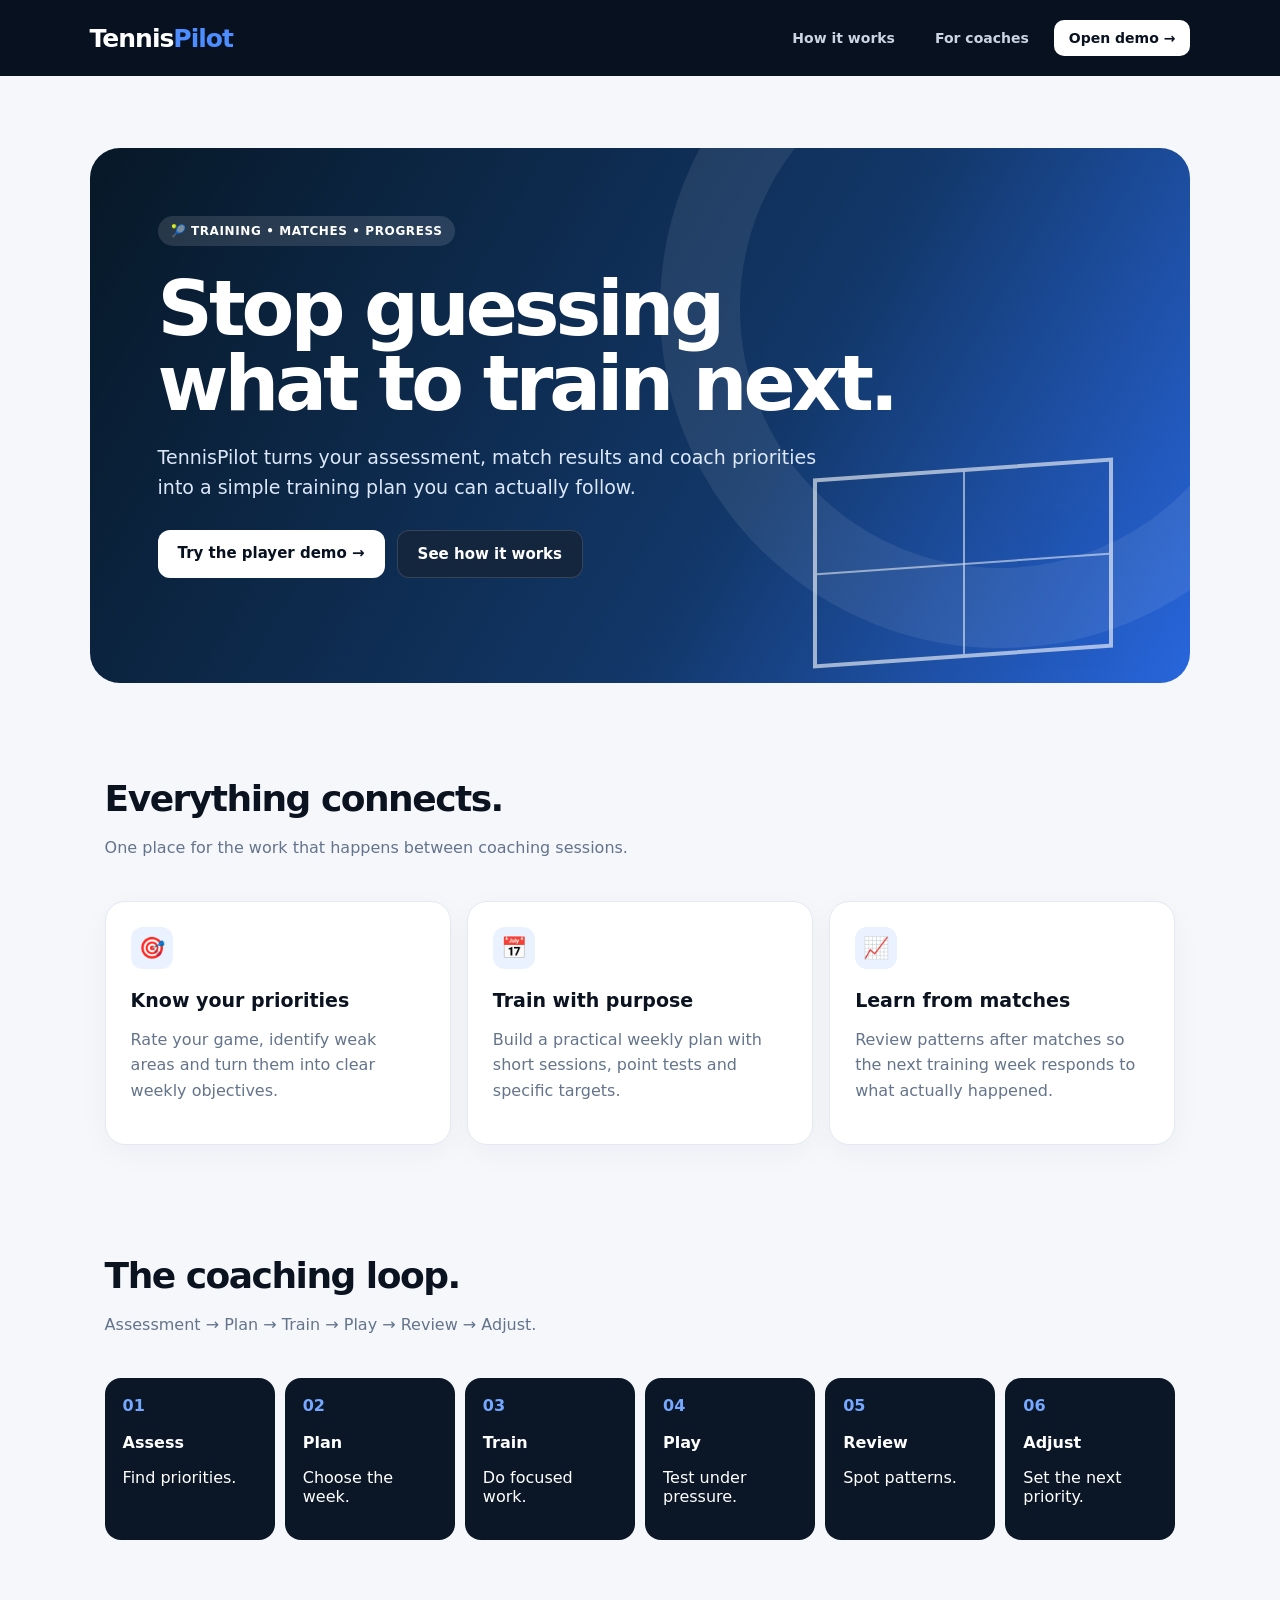
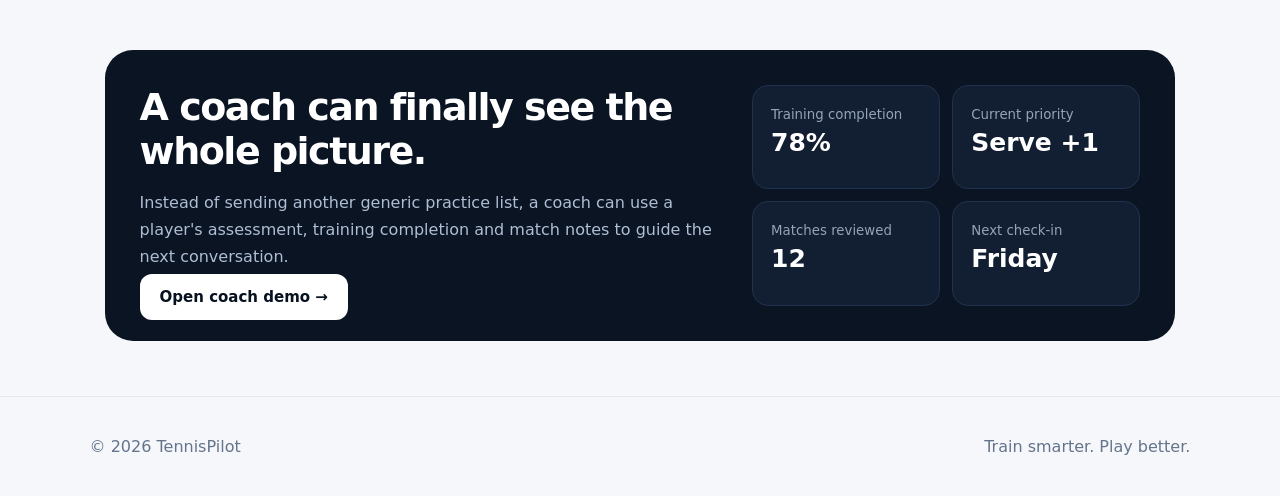
==== index.html @ 91555fa1 "Updated index.html" ====
<!DOCTYPE html>
<html lang="en">
<head>
<meta charset="UTF-8">
<meta name="viewport" content="width=device-width,initial-scale=1">
<title>TennisPilot — Train Smarter. Play Better.</title>

<style>
*{box-sizing:border-box}
body{
  margin:0;
  font-family:Inter,ui-sans-serif,system-ui,-apple-system,BlinkMacSystemFont,"Segoe UI",sans-serif;
  background:#f5f7fb;
  color:#0b1220
}
a{text-decoration:none;color:inherit}

.nav{
  height:76px;
  background:#07111f;
  color:white;
  display:flex;
  align-items:center;
  justify-content:space-between;
  padding:0 7%;
  position:sticky;
  top:0;
  z-index:10
}

.logo{
  font-size:25px;
  font-weight:900;
  letter-spacing:-1px
}

.logo span{color:#4d8dff}

.navlinks{
  display:flex;
  gap:10px;
  align-items:center
}

.navlinks a{
  padding:10px 15px;
  border-radius:10px;
  color:#cbd5e1;
  font-weight:700;
  font-size:14px
}

.navlinks a:hover{
  background:#142238;
  color:#fff
}

.navcta{
  background:#fff!important;
  color:#081221!important
}

.hero{
  padding:72px 7% 40px
}

.heroBox{
  max-width:1250px;
  margin:auto;
  border-radius:30px;
  padding:68px;
  min-height:535px;
  background:linear-gradient(120deg,#071827,#123768 60%,#2866dd);
  color:white;
  position:relative;
  overflow:hidden
}

.heroBox:after{
  content:"";
  position:absolute;
  width:520px;
  height:520px;
  border:80px solid rgba(255,255,255,.08);
  border-radius:50%;
  right:-150px;
  top:-180px
}

.eyebrow{
  display:inline-flex;
  padding:8px 13px;
  border-radius:999px;
  background:rgba(255,255,255,.12);
  font-size:12px;
  font-weight:900;
  letter-spacing:.6px
}

.hero h1{
  font-size:clamp(48px,6vw,78px);
  line-height:.98;
  max-width:760px;
  letter-spacing:-4px;
  margin:25px 0 20px
}

.hero p{
  font-size:19px;
  line-height:1.6;
  color:#dce8fa;
  max-width:700px
}

.buttons{
  display:flex;
  gap:12px;
  margin-top:28px;
  flex-wrap:wrap
}

.btn{
  border:0;
  padding:14px 20px;
  border-radius:12px;
  font-weight:900;
  font-size:15px;
  cursor:pointer
}

.primary{
  background:white;
  color:#07111f
}

.secondary{
  background:#14253e;
  color:white;
  border:1px solid rgba(255,255,255,.14)
}

.court{
  position:absolute;
  right:7%;
  bottom:25px;
  width:300px;
  height:190px;
  border:4px solid rgba(255,255,255,.75);
  transform:skewY(-4deg);
  opacity:.8
}

.court:before,
.court:after{
  content:"";
  position:absolute;
  left:50%;
  top:0;
  height:100%;
  border-left:2px solid rgba(255,255,255,.65)
}

.court:after{
  left:0;
  right:0;
  top:50%;
  height:0;
  border-left:0;
  border-top:2px solid rgba(255,255,255,.65)
}

.section{
  max-width:1250px;
  margin:auto;
  padding:55px 7%
}

.sectionHead{
  display:flex;
  justify-content:space-between;
  gap:30px;
  align-items:end;
  margin-bottom:24px
}

.section h2{
  font-size:36px;
  letter-spacing:-1.5px;
  margin:0
}

.muted{
  color:#64748b;
  line-height:1.6
}

.features{
  display:grid;
  grid-template-columns:repeat(3,1fr);
  gap:16px
}

.card{
  background:white;
  border:1px solid #e4e9f1;
  border-radius:20px;
  padding:25px;
  box-shadow:0 8px 30px rgba(15,23,42,.04)
}

.icon{
  width:42px;
  height:42px;
  border-radius:12px;
  background:#eaf1ff;
  display:grid;
  place-items:center;
  font-size:21px;
  margin-bottom:20px
}

.card h3{
  margin:0 0 9px;
  font-size:19px
}

.workflow{
  display:grid;
  grid-template-columns:repeat(6,1fr);
  gap:10px
}

.step{
  background:#0b1727;
  color:white;
  border-radius:16px;
  padding:18px;
  min-height:145px
}

.step b{
  display:block;
  color:#76a8ff;
  margin-bottom:18px
}

.demo{
  background:#0a1423;
  border-radius:28px;
  padding:35px;
  color:white;
  display:grid;
  grid-template-columns:1.2fr .8fr;
  gap:30px
}

.demo h2{
  font-size:38px;
  letter-spacing:-1.5px;
  margin:0 0 12px
}

.mini{
  display:grid;
  grid-template-columns:repeat(2,1fr);
  gap:12px
}

.miniCard{
  background:#121f32;
  border:1px solid #20324d;
  padding:18px;
  border-radius:16px
}

.miniCard small{color:#94a3b8}

.miniCard strong{
  display:block;
  font-size:25px;
  margin-top:5px
}

.footer{
  padding:40px 7%;
  border-top:1px solid #e5e7eb;
  color:#64748b;
  display:flex;
  justify-content:space-between
}

@media(max-width:850px){
  .navlinks a:not(.navcta){display:none}
  .heroBox{padding:40px 28px}
  .court{opacity:.18;right:-60px}
  .features,.workflow{grid-template-columns:1fr}
  .demo{grid-template-columns:1fr}
  .sectionHead{display:block}
}
</style>
</head>

<body>

<nav class="nav">
  <a class="logo" href="index.html">
    Tennis<span>Pilot</span>
  </a>

  <div class="navlinks">
    <a href="#how">How it works</a>
    <a href="#coach">For coaches</a>
    <a class="navcta" href="dashboard.html">Open demo →</a>
  </div>
</nav>

<main>

<section class="hero">
  <div class="heroBox">

    <div class="eyebrow">
      🎾 TRAINING • MATCHES • PROGRESS
    </div>

    <h1>
      Stop guessing what to train next.
    </h1>

    <p>
      TennisPilot turns your assessment, match results and coach priorities
      into a simple training plan you can actually follow.
    </p>

    <div class="buttons">
      <a class="btn primary" href="dashboard.html">
        Try the player demo →
      </a>

      <a class="btn secondary" href="about.html">
        See how it works
      </a>
    </div>

    <div class="court"></div>

  </div>
</section>

<section class="section" id="how">

  <div class="sectionHead">
    <div>
      <h2>Everything connects.</h2>
      <p class="muted">
        One place for the work that happens between coaching sessions.
      </p>
    </div>
  </div>

  <div class="features">

    <div class="card">
      <div class="icon">🎯</div>
      <h3>Know your priorities</h3>
      <p class="muted">
        Rate your game, identify weak areas and turn them into clear
        weekly objectives.
      </p>
    </div>

    <div class="card">
      <div class="icon">📅</div>
      <h3>Train with purpose</h3>
      <p class="muted">
        Build a practical weekly plan with short sessions, point tests
        and specific targets.
      </p>
    </div>

    <div class="card">
      <div class="icon">📈</div>
      <h3>Learn from matches</h3>
      <p class="muted">
        Review patterns after matches so the next training week responds
        to what actually happened.
      </p>
    </div>

  </div>
</section>

<section class="section">

  <div class="sectionHead">
    <div>
      <h2>The coaching loop.</h2>
      <p class="muted">
        Assessment → Plan → Train → Play → Review → Adjust.
      </p>
    </div>
  </div>

  <div class="workflow">

    <div class="step">
      <b>01</b>
      <strong>Assess</strong>
      <p>Find priorities.</p>
    </div>

    <div class="step">
      <b>02</b>
      <strong>Plan</strong>
      <p>Choose the week.</p>
    </div>

    <div class="step">
      <b>03</b>
      <strong>Train</strong>
      <p>Do focused work.</p>
    </div>

    <div class="step">
      <b>04</b>
      <strong>Play</strong>
      <p>Test under pressure.</p>
    </div>

    <div class="step">
      <b>05</b>
      <strong>Review</strong>
      <p>Spot patterns.</p>
    </div>

    <div class="step">
      <b>06</b>
      <strong>Adjust</strong>
      <p>Set the next priority.</p>
    </div>

  </div>
</section>

<section class="section" id="coach">

  <div class="demo">

    <div>
      <h2>
        A coach can finally see the whole picture.
      </h2>

      <p style="color:#aebed4;line-height:1.7">
        Instead of sending another generic practice list, a coach can use
        a player's assessment, training completion and match notes to
        guide the next conversation.
      </p>

      <a class="btn primary" href="dashboard.html">
        Open coach demo →
      </a>
    </div>

    <div class="mini">

      <div class="miniCard">
        <small>Training completion</small>
        <strong>78%</strong>
      </div>

      <div class="miniCard">
        <small>Current priority</small>
        <strong>Serve +1</strong>
      </div>

      <div class="miniCard">
        <small>Matches reviewed</small>
        <strong>12</strong>
      </div>

      <div class="miniCard">
        <small>Next check-in</small>
        <strong>Friday</strong>
      </div>

    </div>

  </div>
</section>

</main>

<footer class="footer">
  <span>© 2026 TennisPilot</span>
  <span>Train smarter. Play better.</span>
</footer>

<script>
window.va=window.va||function(){
  (window.vaq=window.vaq||[]).push(arguments)
};
</script>

<script defer src="/_vercel/insights/script.js"></script>

</body>
</html>
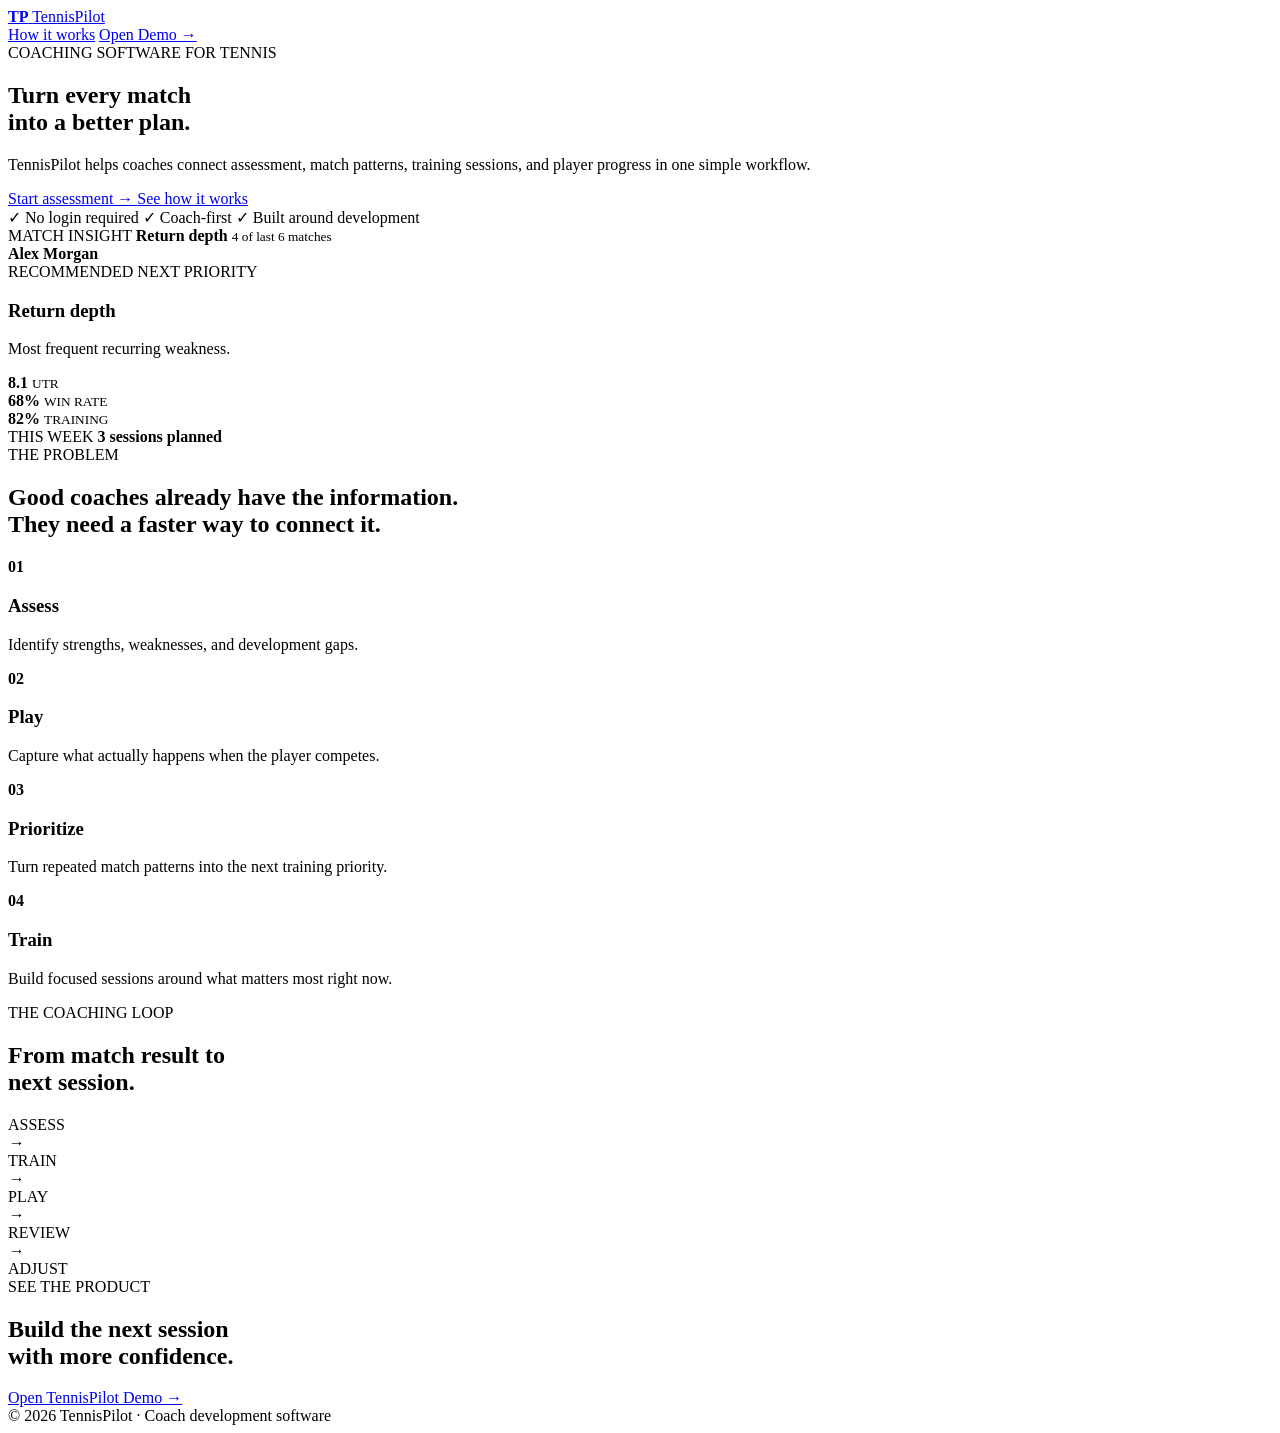
==== commit 2816425d: "Update index.html" ====
--- a/index.html
+++ b/index.html
@@ -2,507 +2,277 @@
 <html lang="en">
 <head>
 <meta charset="UTF-8">
-<meta name="viewport" content="width=device-width,initial-scale=1">
-<title>TennisPilot — Train Smarter. Play Better.</title>
-
-<style>
-*{box-sizing:border-box}
-body{
-  margin:0;
-  font-family:Inter,ui-sans-serif,system-ui,-apple-system,BlinkMacSystemFont,"Segoe UI",sans-serif;
-  background:#f5f7fb;
-  color:#0b1220
-}
-a{text-decoration:none;color:inherit}
-
-.nav{
-  height:76px;
-  background:#07111f;
-  color:white;
-  display:flex;
-  align-items:center;
-  justify-content:space-between;
-  padding:0 7%;
-  position:sticky;
-  top:0;
-  z-index:10
-}
-
-.logo{
-  font-size:25px;
-  font-weight:900;
-  letter-spacing:-1px
-}
-
-.logo span{color:#4d8dff}
-
-.navlinks{
-  display:flex;
-  gap:10px;
-  align-items:center
-}
-
-.navlinks a{
-  padding:10px 15px;
-  border-radius:10px;
-  color:#cbd5e1;
-  font-weight:700;
-  font-size:14px
-}
-
-.navlinks a:hover{
-  background:#142238;
-  color:#fff
-}
-
-.navcta{
-  background:#fff!important;
-  color:#081221!important
-}
-
-.hero{
-  padding:72px 7% 40px
-}
-
-.heroBox{
-  max-width:1250px;
-  margin:auto;
-  border-radius:30px;
-  padding:68px;
-  min-height:535px;
-  background:linear-gradient(120deg,#071827,#123768 60%,#2866dd);
-  color:white;
-  position:relative;
-  overflow:hidden
-}
-
-.heroBox:after{
-  content:"";
-  position:absolute;
-  width:520px;
-  height:520px;
-  border:80px solid rgba(255,255,255,.08);
-  border-radius:50%;
-  right:-150px;
-  top:-180px
-}
-
-.eyebrow{
-  display:inline-flex;
-  padding:8px 13px;
-  border-radius:999px;
-  background:rgba(255,255,255,.12);
-  font-size:12px;
-  font-weight:900;
-  letter-spacing:.6px
-}
-
-.hero h1{
-  font-size:clamp(48px,6vw,78px);
-  line-height:.98;
-  max-width:760px;
-  letter-spacing:-4px;
-  margin:25px 0 20px
-}
-
-.hero p{
-  font-size:19px;
-  line-height:1.6;
-  color:#dce8fa;
-  max-width:700px
-}
-
-.buttons{
-  display:flex;
-  gap:12px;
-  margin-top:28px;
-  flex-wrap:wrap
-}
-
-.btn{
-  border:0;
-  padding:14px 20px;
-  border-radius:12px;
-  font-weight:900;
-  font-size:15px;
-  cursor:pointer
-}
-
-.primary{
-  background:white;
-  color:#07111f
-}
-
-.secondary{
-  background:#14253e;
-  color:white;
-  border:1px solid rgba(255,255,255,.14)
-}
-
-.court{
-  position:absolute;
-  right:7%;
-  bottom:25px;
-  width:300px;
-  height:190px;
-  border:4px solid rgba(255,255,255,.75);
-  transform:skewY(-4deg);
-  opacity:.8
-}
-
-.court:before,
-.court:after{
-  content:"";
-  position:absolute;
-  left:50%;
-  top:0;
-  height:100%;
-  border-left:2px solid rgba(255,255,255,.65)
-}
-
-.court:after{
-  left:0;
-  right:0;
-  top:50%;
-  height:0;
-  border-left:0;
-  border-top:2px solid rgba(255,255,255,.65)
-}
-
-.section{
-  max-width:1250px;
-  margin:auto;
-  padding:55px 7%
-}
-
-.sectionHead{
-  display:flex;
-  justify-content:space-between;
-  gap:30px;
-  align-items:end;
-  margin-bottom:24px
-}
-
-.section h2{
-  font-size:36px;
-  letter-spacing:-1.5px;
-  margin:0
-}
-
-.muted{
-  color:#64748b;
-  line-height:1.6
-}
-
-.features{
-  display:grid;
-  grid-template-columns:repeat(3,1fr);
-  gap:16px
-}
-
-.card{
-  background:white;
-  border:1px solid #e4e9f1;
-  border-radius:20px;
-  padding:25px;
-  box-shadow:0 8px 30px rgba(15,23,42,.04)
-}
-
-.icon{
-  width:42px;
-  height:42px;
-  border-radius:12px;
-  background:#eaf1ff;
-  display:grid;
-  place-items:center;
-  font-size:21px;
-  margin-bottom:20px
-}
-
-.card h3{
-  margin:0 0 9px;
-  font-size:19px
-}
-
-.workflow{
-  display:grid;
-  grid-template-columns:repeat(6,1fr);
-  gap:10px
-}
-
-.step{
-  background:#0b1727;
-  color:white;
-  border-radius:16px;
-  padding:18px;
-  min-height:145px
-}
-
-.step b{
-  display:block;
-  color:#76a8ff;
-  margin-bottom:18px
-}
-
-.demo{
-  background:#0a1423;
-  border-radius:28px;
-  padding:35px;
-  color:white;
-  display:grid;
-  grid-template-columns:1.2fr .8fr;
-  gap:30px
-}
-
-.demo h2{
-  font-size:38px;
-  letter-spacing:-1.5px;
-  margin:0 0 12px
-}
-
-.mini{
-  display:grid;
-  grid-template-columns:repeat(2,1fr);
-  gap:12px
-}
-
-.miniCard{
-  background:#121f32;
-  border:1px solid #20324d;
-  padding:18px;
-  border-radius:16px
-}
-
-.miniCard small{color:#94a3b8}
-
-.miniCard strong{
-  display:block;
-  font-size:25px;
-  margin-top:5px
-}
-
-.footer{
-  padding:40px 7%;
-  border-top:1px solid #e5e7eb;
-  color:#64748b;
-  display:flex;
-  justify-content:space-between
-}
-
-@media(max-width:850px){
-  .navlinks a:not(.navcta){display:none}
-  .heroBox{padding:40px 28px}
-  .court{opacity:.18;right:-60px}
-  .features,.workflow{grid-template-columns:1fr}
-  .demo{grid-template-columns:1fr}
-  .sectionHead{display:block}
-}
-</style>
+<meta name="viewport" content="width=device-width, initial-scale=1.0">
+<title>TennisPilot — Train Smarter</title>
+<link rel="stylesheet" href="style.css">
+<script defer src="script.js"></script>
 </head>
 
 <body>
 
-<nav class="nav">
-  <a class="logo" href="index.html">
-    Tennis<span>Pilot</span>
+<nav class="site-nav">
+
+  <a class="brand" href="index.html">
+    <span class="mark">
+      <b>TP</b>
+      <i></i>
+      <em></em>
+    </span>
+
+    <span>Tennis<span>Pilot</span></span>
   </a>
 
-  <div class="navlinks">
-    <a href="#how">How it works</a>
-    <a href="#coach">For coaches</a>
-    <a class="navcta" href="dashboard.html">Open demo →</a>
-  </div>
+  <div class="nav-links">
+    <a href="about.html">How it works</a>
+    <a class="nav-cta" href="dashboard.html">Open Demo →</a>
+  </div>
+
 </nav>
 
+
 <main>
 
 <section class="hero">
-  <div class="heroBox">
-
-    <div class="eyebrow">
-      🎾 TRAINING • MATCHES • PROGRESS
+
+  <div class="hero-copy">
+
+    <div class="pill">
+      COACHING SOFTWARE FOR TENNIS
     </div>
 
     <h1>
-      Stop guessing what to train next.
+      Turn every match<br>
+      <span>into a better plan.</span>
     </h1>
 
     <p>
-      TennisPilot turns your assessment, match results and coach priorities
-      into a simple training plan you can actually follow.
+      TennisPilot helps coaches connect assessment,
+      match patterns, training sessions, and player
+      progress in one simple workflow.
     </p>
 
-    <div class="buttons">
-      <a class="btn primary" href="dashboard.html">
-        Try the player demo →
+    <div class="hero-actions">
+
+      <a class="button primary" href="dashboard.html">
+        Start assessment →
       </a>
 
-      <a class="btn secondary" href="about.html">
+      <a class="button ghost" href="about.html">
         See how it works
       </a>
-    </div>
-
-    <div class="court"></div>
-
-  </div>
-</section>
-
-<section class="section" id="how">
-
-  <div class="sectionHead">
+
+    </div>
+
+    <div class="trust-row">
+      <span>✓ No login required</span>
+      <span>✓ Coach-first</span>
+      <span>✓ Built around development</span>
+    </div>
+
+  </div>
+
+
+  <div class="hero-visual">
+
+    <div class="float-card top">
+      MATCH INSIGHT
+      <strong>Return depth</strong>
+      <small>4 of last 6 matches</small>
+    </div>
+
+
+    <div class="mock-window">
+
+      <div class="mock-top">
+        <span></span>
+        <span></span>
+        <span></span>
+        <b>Alex Morgan</b>
+      </div>
+
+      <div class="mock-body">
+
+        <div class="mini-title">
+          RECOMMENDED NEXT PRIORITY
+        </div>
+
+        <h3>Return depth</h3>
+
+        <p>
+          Most frequent recurring weakness.
+        </p>
+
+        <div class="mock-grid">
+
+          <div>
+            <b>8.1</b>
+            <small>UTR</small>
+          </div>
+
+          <div>
+            <b>68%</b>
+            <small>WIN RATE</small>
+          </div>
+
+          <div>
+            <b>82%</b>
+            <small>TRAINING</small>
+          </div>
+
+        </div>
+
+        <div class="progress">
+          <i></i>
+        </div>
+
+      </div>
+
+    </div>
+
+
+    <div class="float-card bottom">
+
+      <span>THIS WEEK</span>
+
+      <strong>
+        3 sessions planned
+      </strong>
+
+    </div>
+
+  </div>
+
+</section>
+
+
+<section class="section">
+
+  <div class="section-head">
+
     <div>
-      <h2>Everything connects.</h2>
-      <p class="muted">
-        One place for the work that happens between coaching sessions.
-      </p>
-    </div>
-  </div>
-
-  <div class="features">
-
-    <div class="card">
-      <div class="icon">🎯</div>
-      <h3>Know your priorities</h3>
-      <p class="muted">
-        Rate your game, identify weak areas and turn them into clear
-        weekly objectives.
-      </p>
-    </div>
-
-    <div class="card">
-      <div class="icon">📅</div>
-      <h3>Train with purpose</h3>
-      <p class="muted">
-        Build a practical weekly plan with short sessions, point tests
-        and specific targets.
-      </p>
-    </div>
-
-    <div class="card">
-      <div class="icon">📈</div>
-      <h3>Learn from matches</h3>
-      <p class="muted">
-        Review patterns after matches so the next training week responds
-        to what actually happened.
-      </p>
-    </div>
-
-  </div>
-</section>
-
-<section class="section">
-
-  <div class="sectionHead">
+
+      <div class="eyebrow">
+        THE PROBLEM
+      </div>
+
+      <h2>
+        Good coaches already have the information.<br>
+        They need a faster way to connect it.
+      </h2>
+
+    </div>
+
+  </div>
+
+
+  <div class="problem-grid">
+
+    <div class="info-card">
+      <b>01</b>
+      <h3>Assess</h3>
+      <p>
+        Identify strengths, weaknesses,
+        and development gaps.
+      </p>
+    </div>
+
+
+    <div class="info-card">
+      <b>02</b>
+      <h3>Play</h3>
+      <p>
+        Capture what actually happens
+        when the player competes.
+      </p>
+    </div>
+
+
+    <div class="info-card featured">
+      <b>03</b>
+      <h3>Prioritize</h3>
+      <p>
+        Turn repeated match patterns
+        into the next training priority.
+      </p>
+    </div>
+
+
+    <div class="info-card">
+      <b>04</b>
+      <h3>Train</h3>
+      <p>
+        Build focused sessions around
+        what matters most right now.
+      </p>
+    </div>
+
+  </div>
+
+</section>
+
+
+<section class="dark-section">
+
+  <div class="section-head">
+
     <div>
-      <h2>The coaching loop.</h2>
-      <p class="muted">
-        Assessment → Plan → Train → Play → Review → Adjust.
-      </p>
-    </div>
-  </div>
-
-  <div class="workflow">
-
-    <div class="step">
-      <b>01</b>
-      <strong>Assess</strong>
-      <p>Find priorities.</p>
-    </div>
-
-    <div class="step">
-      <b>02</b>
-      <strong>Plan</strong>
-      <p>Choose the week.</p>
-    </div>
-
-    <div class="step">
-      <b>03</b>
-      <strong>Train</strong>
-      <p>Do focused work.</p>
-    </div>
-
-    <div class="step">
-      <b>04</b>
-      <strong>Play</strong>
-      <p>Test under pressure.</p>
-    </div>
-
-    <div class="step">
-      <b>05</b>
-      <strong>Review</strong>
-      <p>Spot patterns.</p>
-    </div>
-
-    <div class="step">
-      <b>06</b>
-      <strong>Adjust</strong>
-      <p>Set the next priority.</p>
-    </div>
-
-  </div>
-</section>
-
-<section class="section" id="coach">
-
-  <div class="demo">
-
-    <div>
+      <div class="eyebrow light">
+        THE COACHING LOOP
+      </div>
+
       <h2>
-        A coach can finally see the whole picture.
+        From match result to<br>
+        <span>next session.</span>
       </h2>
-
-      <p style="color:#aebed4;line-height:1.7">
-        Instead of sending another generic practice list, a coach can use
-        a player's assessment, training completion and match notes to
-        guide the next conversation.
-      </p>
-
-      <a class="btn primary" href="dashboard.html">
-        Open coach demo →
-      </a>
-    </div>
-
-    <div class="mini">
-
-      <div class="miniCard">
-        <small>Training completion</small>
-        <strong>78%</strong>
-      </div>
-
-      <div class="miniCard">
-        <small>Current priority</small>
-        <strong>Serve +1</strong>
-      </div>
-
-      <div class="miniCard">
-        <small>Matches reviewed</small>
-        <strong>12</strong>
-      </div>
-
-      <div class="miniCard">
-        <small>Next check-in</small>
-        <strong>Friday</strong>
-      </div>
-
-    </div>
-
-  </div>
+    </div>
+
+  </div>
+
+
+  <div class="loop">
+
+    <div>ASSESS</div>
+    <i>→</i>
+
+    <div>TRAIN</div>
+    <i>→</i>
+
+    <div>PLAY</div>
+    <i>→</i>
+
+    <div>REVIEW</div>
+    <i>→</i>
+
+    <div>ADJUST</div>
+
+  </div>
+
+</section>
+
+
+<section class="final-cta">
+
+  <div class="eyebrow">
+    SEE THE PRODUCT
+  </div>
+
+  <h2>
+    Build the next session<br>
+    with more confidence.
+  </h2>
+
+  <a class="button primary" href="dashboard.html">
+    Open TennisPilot Demo →
+  </a>
+
 </section>
 
 </main>
 
-<footer class="footer">
-  <span>© 2026 TennisPilot</span>
-  <span>Train smarter. Play better.</span>
+
+<footer>
+  © 2026 TennisPilot · Coach development software
 </footer>
-
-<script>
-window.va=window.va||function(){
-  (window.vaq=window.vaq||[]).push(arguments)
-};
-</script>
-
-<script defer src="/_vercel/insights/script.js"></script>
 
 </body>
 </html>
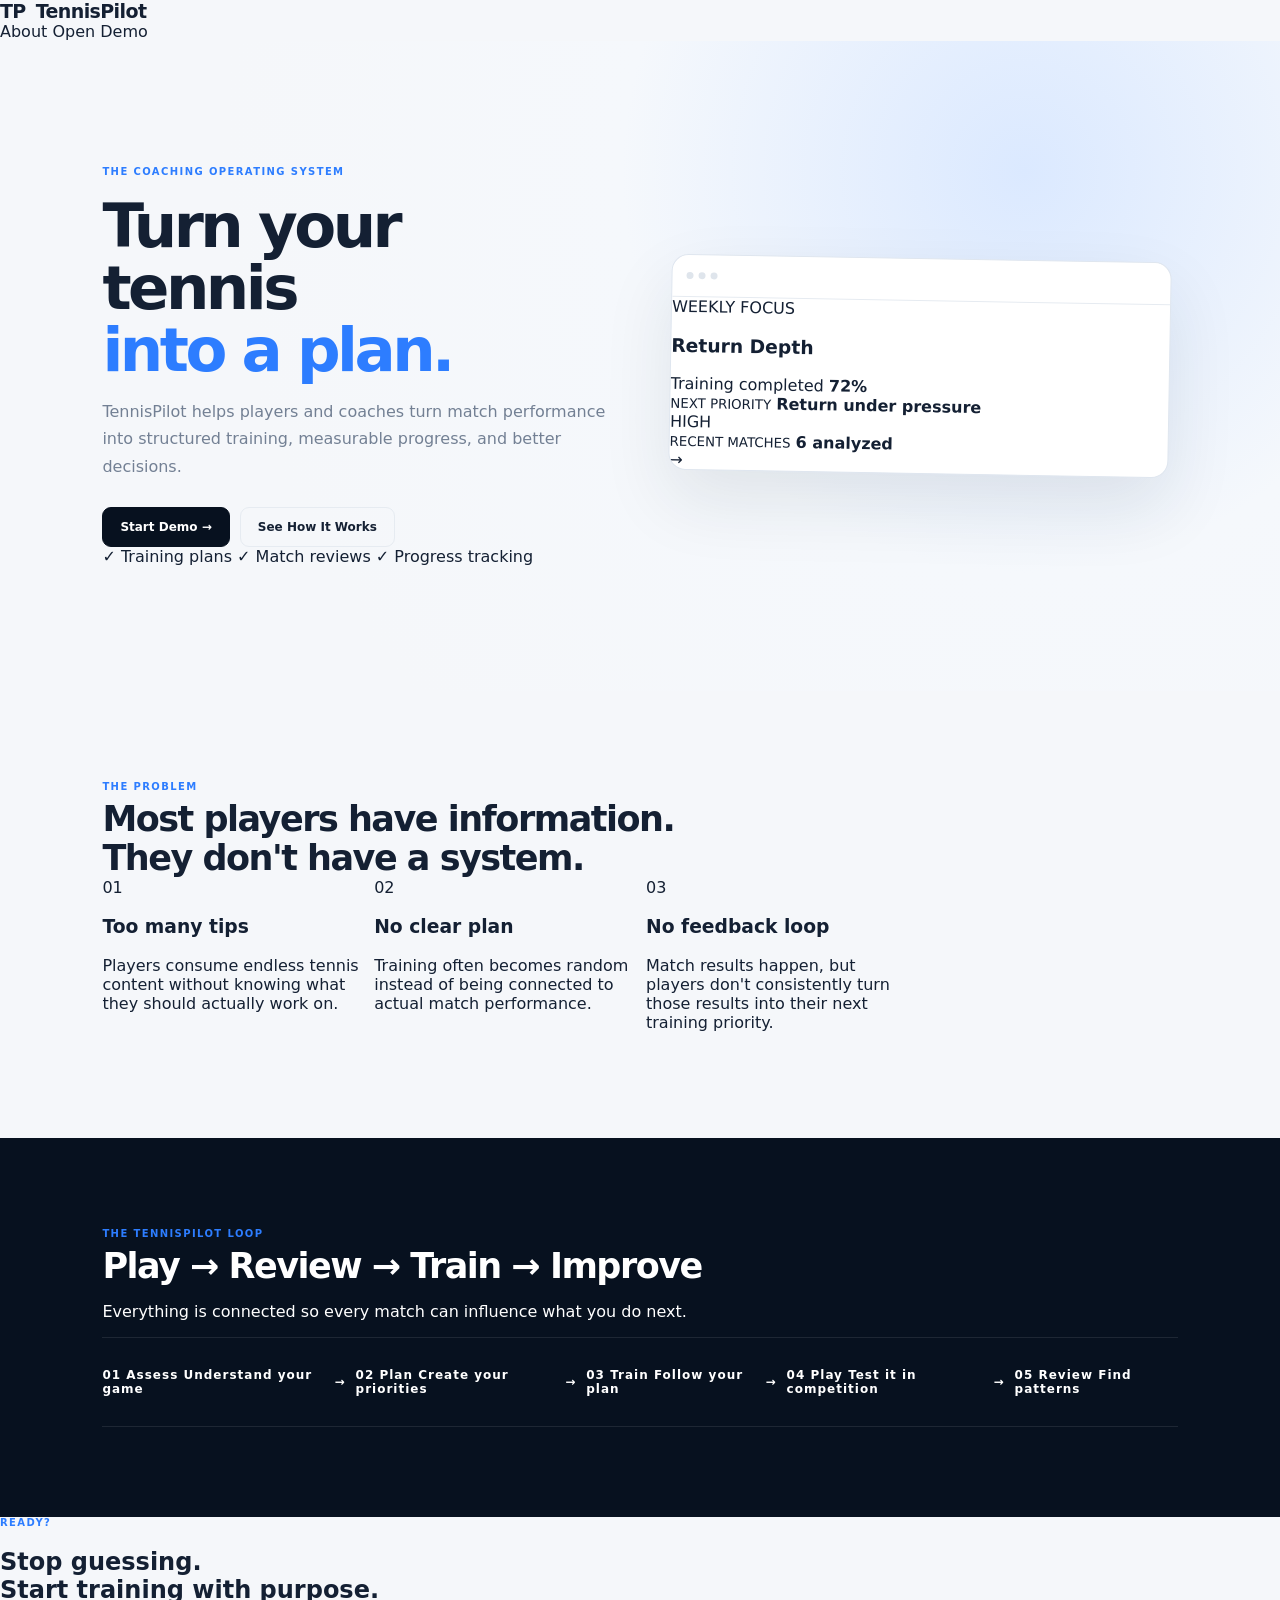
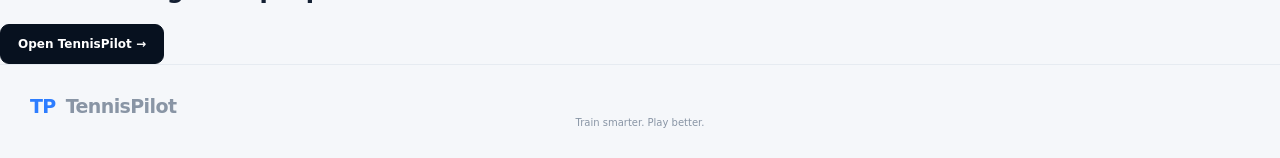
==== commit 94bcfb64: "Update index.html" ====
--- a/index.html
+++ b/index.html
@@ -1,277 +1,216 @@
 <!DOCTYPE html>
 <html lang="en">
 <head>
-<meta charset="UTF-8">
-<meta name="viewport" content="width=device-width, initial-scale=1.0">
-<title>TennisPilot — Train Smarter</title>
-<link rel="stylesheet" href="style.css">
-<script defer src="script.js"></script>
+  <meta charset="UTF-8">
+  <meta name="viewport" content="width=device-width, initial-scale=1.0">
+  <title>TennisPilot — Train Smarter. Play Better.</title>
+  <link rel="stylesheet" href="style.css">
+
+  <script>
+    window.va = window.va || function () {
+      (window.vaq = window.vaq || []).push(arguments);
+    };
+  </script>
+  <script defer src="/_vercel/insights/script.js"></script>
 </head>
 
-<body>
-
-<nav class="site-nav">
-
-  <a class="brand" href="index.html">
-    <span class="mark">
-      <b>TP</b>
-      <i></i>
-      <em></em>
+<body class="landing">
+
+<header class="topbar">
+  <a href="index.html" class="brand">
+    <span class="brand-mark">
+      <span class="motion motion-1"></span>
+      <span class="motion motion-2"></span>
+      <span class="tp">TP</span>
+      <span class="ball"></span>
     </span>
-
-    <span>Tennis<span>Pilot</span></span>
+    <span>TennisPilot</span>
   </a>
 
-  <div class="nav-links">
-    <a href="about.html">How it works</a>
-    <a class="nav-cta" href="dashboard.html">Open Demo →</a>
-  </div>
-
-</nav>
-
+  <nav>
+    <a href="about.html">About</a>
+    <a href="dashboard.html" class="nav-button">Open Demo</a>
+  </nav>
+</header>
 
 <main>
 
 <section class="hero">
-
   <div class="hero-copy">
-
-    <div class="pill">
-      COACHING SOFTWARE FOR TENNIS
-    </div>
-
-    <h1>
-      Turn every match<br>
-      <span>into a better plan.</span>
-    </h1>
+    <div class="eyebrow">THE COACHING OPERATING SYSTEM</div>
+
+    <h1>Turn your tennis<br><span>into a plan.</span></h1>
 
     <p>
-      TennisPilot helps coaches connect assessment,
-      match patterns, training sessions, and player
-      progress in one simple workflow.
+      TennisPilot helps players and coaches turn match performance
+      into structured training, measurable progress, and better decisions.
     </p>
 
     <div class="hero-actions">
-
-      <a class="button primary" href="dashboard.html">
-        Start assessment →
-      </a>
-
-      <a class="button ghost" href="about.html">
-        See how it works
-      </a>
-
-    </div>
-
-    <div class="trust-row">
-      <span>✓ No login required</span>
-      <span>✓ Coach-first</span>
-      <span>✓ Built around development</span>
-    </div>
-
-  </div>
-
-
-  <div class="hero-visual">
-
-    <div class="float-card top">
-      MATCH INSIGHT
-      <strong>Return depth</strong>
-      <small>4 of last 6 matches</small>
-    </div>
-
-
+      <a href="dashboard.html" class="button primary">Start Demo →</a>
+      <a href="about.html" class="button secondary">See How It Works</a>
+    </div>
+
+    <div class="hero-trust">
+      <span>✓ Training plans</span>
+      <span>✓ Match reviews</span>
+      <span>✓ Progress tracking</span>
+    </div>
+  </div>
+
+  <div class="hero-dashboard">
     <div class="mock-window">
-
       <div class="mock-top">
         <span></span>
         <span></span>
         <span></span>
-        <b>Alex Morgan</b>
       </div>
 
-      <div class="mock-body">
-
-        <div class="mini-title">
-          RECOMMENDED NEXT PRIORITY
-        </div>
-
-        <h3>Return depth</h3>
-
-        <p>
-          Most frequent recurring weakness.
-        </p>
-
-        <div class="mock-grid">
-
+      <div class="mock-content">
+        <div class="mock-label">WEEKLY FOCUS</div>
+        <h3>Return Depth</h3>
+
+        <div class="mock-progress">
+          <div style="width:72%"></div>
+        </div>
+
+        <div class="mock-row">
+          <span>Training completed</span>
+          <strong>72%</strong>
+        </div>
+
+        <div class="mock-card">
           <div>
-            <b>8.1</b>
-            <small>UTR</small>
+            <small>NEXT PRIORITY</small>
+            <strong>Return under pressure</strong>
           </div>
-
+          <span class="priority">HIGH</span>
+        </div>
+
+        <div class="mock-card">
           <div>
-            <b>68%</b>
-            <small>WIN RATE</small>
+            <small>RECENT MATCHES</small>
+            <strong>6 analyzed</strong>
           </div>
-
-          <div>
-            <b>82%</b>
-            <small>TRAINING</small>
-          </div>
-
-        </div>
-
-        <div class="progress">
-          <i></i>
-        </div>
-
+          <span>→</span>
+        </div>
       </div>
-
-    </div>
-
-
-    <div class="float-card bottom">
-
-      <span>THIS WEEK</span>
-
-      <strong>
-        3 sessions planned
-      </strong>
-
-    </div>
-
-  </div>
-
-</section>
-
+    </div>
+  </div>
+</section>
 
 <section class="section">
-
-  <div class="section-head">
-
-    <div>
-
-      <div class="eyebrow">
-        THE PROBLEM
-      </div>
-
-      <h2>
-        Good coaches already have the information.<br>
-        They need a faster way to connect it.
-      </h2>
-
-    </div>
-
-  </div>
-
+  <div class="section-heading">
+    <div class="eyebrow">THE PROBLEM</div>
+    <h2>Most players have information.<br>They don't have a system.</h2>
+  </div>
 
   <div class="problem-grid">
-
-    <div class="info-card">
+    <div class="problem-card">
+      <span>01</span>
+      <h3>Too many tips</h3>
+      <p>
+        Players consume endless tennis content without knowing
+        what they should actually work on.
+      </p>
+    </div>
+
+    <div class="problem-card">
+      <span>02</span>
+      <h3>No clear plan</h3>
+      <p>
+        Training often becomes random instead of being connected
+        to actual match performance.
+      </p>
+    </div>
+
+    <div class="problem-card">
+      <span>03</span>
+      <h3>No feedback loop</h3>
+      <p>
+        Match results happen, but players don't consistently turn
+        those results into their next training priority.
+      </p>
+    </div>
+  </div>
+</section>
+
+<section class="section dark-section">
+  <div class="section-heading center">
+    <div class="eyebrow">THE TENNISPILOT LOOP</div>
+    <h2>Play → Review → Train → Improve</h2>
+    <p>
+      Everything is connected so every match can influence what
+      you do next.
+    </p>
+  </div>
+
+  <div class="loop">
+    <div class="loop-item">
       <b>01</b>
-      <h3>Assess</h3>
-      <p>
-        Identify strengths, weaknesses,
-        and development gaps.
-      </p>
-    </div>
-
-
-    <div class="info-card">
+      <strong>Assess</strong>
+      <span>Understand your game</span>
+    </div>
+
+    <div class="loop-arrow">→</div>
+
+    <div class="loop-item">
       <b>02</b>
-      <h3>Play</h3>
-      <p>
-        Capture what actually happens
-        when the player competes.
-      </p>
-    </div>
-
-
-    <div class="info-card featured">
+      <strong>Plan</strong>
+      <span>Create your priorities</span>
+    </div>
+
+    <div class="loop-arrow">→</div>
+
+    <div class="loop-item">
       <b>03</b>
-      <h3>Prioritize</h3>
-      <p>
-        Turn repeated match patterns
-        into the next training priority.
-      </p>
-    </div>
-
-
-    <div class="info-card">
+      <strong>Train</strong>
+      <span>Follow your plan</span>
+    </div>
+
+    <div class="loop-arrow">→</div>
+
+    <div class="loop-item">
       <b>04</b>
-      <h3>Train</h3>
-      <p>
-        Build focused sessions around
-        what matters most right now.
-      </p>
-    </div>
-
-  </div>
-
-</section>
-
-
-<section class="dark-section">
-
-  <div class="section-head">
-
-    <div>
-      <div class="eyebrow light">
-        THE COACHING LOOP
-      </div>
-
-      <h2>
-        From match result to<br>
-        <span>next session.</span>
-      </h2>
-    </div>
-
-  </div>
-
-
-  <div class="loop">
-
-    <div>ASSESS</div>
-    <i>→</i>
-
-    <div>TRAIN</div>
-    <i>→</i>
-
-    <div>PLAY</div>
-    <i>→</i>
-
-    <div>REVIEW</div>
-    <i>→</i>
-
-    <div>ADJUST</div>
-
-  </div>
-
-</section>
-
-
-<section class="final-cta">
-
-  <div class="eyebrow">
-    SEE THE PRODUCT
-  </div>
-
-  <h2>
-    Build the next session<br>
-    with more confidence.
-  </h2>
-
-  <a class="button primary" href="dashboard.html">
-    Open TennisPilot Demo →
+      <strong>Play</strong>
+      <span>Test it in competition</span>
+    </div>
+
+    <div class="loop-arrow">→</div>
+
+    <div class="loop-item">
+      <b>05</b>
+      <strong>Review</strong>
+      <span>Find patterns</span>
+    </div>
+  </div>
+</section>
+
+<section class="cta-section">
+  <div>
+    <div class="eyebrow">READY?</div>
+    <h2>Stop guessing.<br>Start training with purpose.</h2>
+  </div>
+
+  <a href="dashboard.html" class="button primary large">
+    Open TennisPilot →
   </a>
-
 </section>
 
 </main>
 
-
 <footer>
-  © 2026 TennisPilot · Coach development software
+  <div class="brand">
+    <span class="brand-mark small">
+      <span class="motion motion-1"></span>
+      <span class="motion motion-2"></span>
+      <span class="tp">TP</span>
+      <span class="ball"></span>
+    </span>
+    TennisPilot
+  </div>
+
+  <span>Train smarter. Play better.</span>
 </footer>
 
 </body>
--- a/style.css
+++ b/style.css
@@ -0,0 +1,2154 @@
+* {
+  box-sizing: border-box;
+}
+
+:root {
+  --navy: #07111f;
+  --blue: #2d7dff;
+  --lime: #b9ef4d;
+  --bg: #f5f7fa;
+  --text: #142033;
+  --muted: #738094;
+  --line: #e6ebf1;
+  --card: #ffffff;
+}
+
+body {
+  margin: 0;
+  font-family: Inter, ui-sans-serif, system-ui,
+    -apple-system, BlinkMacSystemFont,
+    "Segoe UI", sans-serif;
+
+  color: var(--text);
+  background: var(--bg);
+}
+
+a {
+  text-decoration: none;
+  color: inherit;
+}
+
+button {
+  font: inherit;
+}
+
+
+/* =========================
+   BRAND
+========================= */
+
+.brand {
+  display: flex;
+  align-items: center;
+  gap: 10px;
+
+  font-size: 19px;
+  font-weight: 800;
+  letter-spacing: -.6px;
+}
+
+.brand > span:last-child span {
+  color: var(--blue);
+}
+
+
+.mark {
+  width: 38px;
+  height: 38px;
+
+  position: relative;
+
+  display: inline-block;
+}
+
+
+.mark b {
+  position: absolute;
+
+  left: 0;
+  top: 1px;
+
+  font-size: 25px;
+  font-weight: 950;
+
+  font-style: italic;
+
+  letter-spacing: -5px;
+}
+
+
+.mark i {
+  position: absolute;
+
+  width: 17px;
+  height: 17px;
+
+  border-radius: 50%;
+
+  background: var(--lime);
+
+  right: 0;
+  top: 5px;
+}
+
+
+.mark i:after {
+  content: "";
+
+  position: absolute;
+
+  width: 7px;
+  height: 12px;
+
+  border-left: 2px solid var(--navy);
+
+  border-radius: 50%;
+
+  right: 3px;
+  top: 2px;
+
+  transform: rotate(-20deg);
+}
+
+
+.mark em,
+.mark:after {
+  content: "";
+
+  position: absolute;
+
+  height: 3px;
+
+  border-radius: 5px;
+
+  background: var(--blue);
+
+  left: 1px;
+  bottom: 6px;
+}
+
+
+.mark em {
+  width: 18px;
+}
+
+
+.mark:after {
+  width: 11px;
+  bottom: 1px;
+}
+
+
+/* =========================
+   WEBSITE NAV
+========================= */
+
+.site-nav {
+  height: 72px;
+
+  background: #fff;
+
+  border-bottom: 1px solid var(--line);
+
+  display: flex;
+
+  align-items: center;
+  justify-content: space-between;
+
+  padding: 0 6%;
+}
+
+
+.nav-links {
+  display: flex;
+
+  align-items: center;
+
+  gap: 25px;
+
+  font-size: 13px;
+
+  color: #647184;
+}
+
+
+.nav-cta {
+  background: var(--navy);
+
+  color: #fff !important;
+
+  padding: 10px 15px;
+
+  border-radius: 8px;
+
+  font-weight: 700;
+}
+
+
+/* =========================
+   HERO
+========================= */
+
+.hero {
+  min-height: 650px;
+
+  padding: 85px 8%;
+
+  display: grid;
+
+  grid-template-columns: 1fr 1fr;
+
+  align-items: center;
+
+  gap: 60px;
+
+  background:
+    radial-gradient(
+      circle at 80% 20%,
+      #dbe9ff 0,
+      #f5f8fc 35%,
+      #f5f7fa 70%
+    );
+
+  overflow: hidden;
+}
+
+
+.pill {
+  display: inline-block;
+
+  font-size: 10px;
+
+  font-weight: 850;
+
+  letter-spacing: 1.4px;
+
+  color: var(--blue);
+
+  background: #e9f2ff;
+
+  border-radius: 30px;
+
+  padding: 8px 11px;
+}
+
+
+.hero h1,
+.simple-hero h1 {
+  font-size: 61px;
+
+  line-height: 1.01;
+
+  letter-spacing: -3.5px;
+
+  margin: 18px 0;
+}
+
+
+.hero h1 span,
+.simple-hero h1 span {
+  color: var(--blue);
+}
+
+
+.hero-copy > p {
+  max-width: 570px;
+
+  color: var(--muted);
+
+  font-size: 16px;
+
+  line-height: 1.7;
+}
+
+
+.hero-actions {
+  display: flex;
+
+  gap: 10px;
+
+  margin-top: 27px;
+}
+
+
+.button {
+  display: inline-flex;
+
+  align-items: center;
+  justify-content: center;
+
+  border-radius: 9px;
+
+  padding: 12px 17px;
+
+  font-size: 12px;
+
+  font-weight: 800;
+
+  border: 1px solid var(--line);
+
+  cursor: pointer;
+}
+
+
+.button.primary {
+  background: var(--navy);
+
+  color: white;
+
+  border-color: var(--navy);
+}
+
+
+.button.ghost {
+  background: #fff;
+}
+
+
+.trust-row {
+  display: flex;
+
+  gap: 17px;
+
+  margin-top: 20px;
+
+  color: #8a95a4;
+
+  font-size: 10px;
+}
+
+
+/* =========================
+   HERO MOCKUP
+========================= */
+
+.hero-visual {
+  position: relative;
+
+  min-height: 430px;
+
+  display: flex;
+
+  align-items: center;
+
+  justify-content: center;
+}
+
+
+.mock-window {
+  width: min(500px, 100%);
+
+  background: white;
+
+  border: 1px solid #dfe6ef;
+
+  border-radius: 17px;
+
+  box-shadow: 0 30px 70px #13263a18;
+
+  overflow: hidden;
+
+  transform: rotate(1deg);
+}
+
+
+.mock-top {
+  height: 42px;
+
+  border-bottom: 1px solid var(--line);
+
+  display: flex;
+
+  align-items: center;
+
+  gap: 5px;
+
+  padding: 0 14px;
+
+  color: #8a96a7;
+
+  font-size: 9px;
+}
+
+
+.mock-top > span {
+  width: 7px;
+  height: 7px;
+
+  border-radius: 50%;
+
+  background: #dfe5ec;
+}
+
+
+.mock-top b {
+  margin-left: auto;
+  margin-right: auto;
+}
+
+
+.mock-body {
+  padding: 27px;
+}
+
+
+.mini-title {
+  font-size: 9px;
+
+  color: #8894a4;
+
+  font-weight: 800;
+
+  letter-spacing: .8px;
+}
+
+
+.mock-body h3 {
+  font-size: 28px;
+
+  margin: 9px 0 4px;
+}
+
+
+.mock-body p {
+  font-size: 11px;
+
+  color: var(--muted);
+}
+
+
+.mock-grid {
+  display: grid;
+
+  grid-template-columns: repeat(3, 1fr);
+
+  gap: 8px;
+
+  margin: 23px 0;
+}
+
+
+.mock-grid div {
+  background: #f7f9fc;
+
+  border: 1px solid var(--line);
+
+  border-radius: 9px;
+
+  padding: 12px;
+}
+
+
+.mock-grid b {
+  display: block;
+
+  font-size: 18px;
+}
+
+
+.mock-grid small {
+  font-size: 8px;
+
+  color: #8995a5;
+}
+
+
+.progress {
+  height: 8px;
+
+  background: #edf1f5;
+
+  border-radius: 20px;
+}
+
+
+.progress i {
+  display: block;
+
+  width: 72%;
+
+  height: 100%;
+
+  background: var(--blue);
+
+  border-radius: 20px;
+}
+
+
+.float-card {
+  position: absolute;
+
+  background: #fff;
+
+  border: 1px solid #e1e7ee;
+
+  border-radius: 11px;
+
+  box-shadow: 0 18px 45px #14253a18;
+
+  padding: 13px 15px;
+
+  font-size: 9px;
+}
+
+
+.float-card strong {
+  display: block;
+
+  font-size: 13px;
+
+  margin-top: 4px;
+}
+
+
+.float-card small {
+  color: var(--muted);
+
+  display: block;
+
+  margin-top: 3px;
+}
+
+
+.float-card.top {
+  top: 35px;
+  right: 0;
+}
+
+
+.float-card.bottom {
+  bottom: 35px;
+  left: 0;
+}
+
+
+/* =========================
+   SECTIONS
+========================= */
+
+.section {
+  padding: 90px 8%;
+}
+
+
+.section-head {
+  margin-bottom: 35px;
+}
+
+
+.eyebrow {
+  font-size: 10px;
+
+  letter-spacing: 1.4px;
+
+  font-weight: 900;
+
+  color: var(--blue);
+
+  margin-bottom: 8px;
+}
+
+
+.section h2 {
+  font-size: 35px;
+
+  line-height: 1.12;
+
+  letter-spacing: -1.5px;
+
+  margin: 0;
+}
+
+
+/* =========================
+   PROBLEM CARDS
+========================= */
+
+.problem-grid {
+  display: grid;
+
+  grid-template-columns: repeat(4, 1fr);
+
+  gap: 12px;
+}
+
+
+.info-card {
+  background: #fff;
+
+  border: 1px solid var(--line);
+
+  border-radius: 14px;
+
+  padding: 23px;
+
+  min-height: 190px;
+}
+
+
+.info-card b {
+  color: #a1adbb;
+
+  font-size: 10px;
+}
+
+
+.info-card h3 {
+  font-size: 18px;
+
+  margin: 35px 0 7px;
+}
+
+
+.info-card p {
+  font-size: 11px;
+
+  color: var(--muted);
+
+  line-height: 1.6;
+}
+
+
+.info-card.featured {
+  background: var(--navy);
+
+  color: #fff;
+}
+
+
+.info-card.featured p {
+  color: #aab8c8;
+}
+
+
+/* =========================
+   DARK SECTION
+========================= */
+
+.dark-section {
+  background: var(--navy);
+
+  color: #fff;
+
+  padding: 90px 8%;
+}
+
+
+.light {
+  color: var(--lime);
+}
+
+
+.dark-section h2 span {
+  color: var(--lime);
+}
+
+
+.loop {
+  display: flex;
+
+  align-items: center;
+
+  justify-content: space-between;
+
+  gap: 10px;
+
+  border-top: 1px solid #ffffff18;
+
+  border-bottom: 1px solid #ffffff18;
+
+  padding: 30px 0;
+
+  font-size: 12px;
+
+  font-weight: 850;
+
+  letter-spacing: 1px;
+}
+
+
+.loop i {
+  color: #58708c;
+}
+
+
+/* =========================
+   ABOUT
+========================= */
+
+.simple-hero {
+  text-align: center;
+
+  padding: 100px 20px 80px;
+
+  background:
+    radial-gradient(
+      circle at 50% 0,
+      #dceaff,
+      #f5f7fa 50%
+    );
+}
+
+
+.simple-hero p {
+  max-width: 620px;
+
+  margin: auto;
+
+  color: var(--muted);
+
+  line-height: 1.7;
+}
+
+
+.about-grid {
+  display: grid;
+
+  grid-template-columns: 1fr 1fr;
+
+  gap: 70px;
+}
+
+
+.about-grid h2 {
+  font-size: 36px;
+
+  line-height: 1.1;
+
+  letter-spacing: -1.5px;
+}
+
+
+.about-grid p {
+  font-size: 14px;
+
+  color: var(--muted);
+
+  line-height: 1.8;
+}
+
+
+.steps {
+  display: grid;
+
+  grid-template-columns: repeat(3, 1fr);
+
+  gap: 12px;
+}
+
+
+.steps > div {
+  border: 1px solid #ffffff15;
+
+  border-radius: 13px;
+
+  padding: 22px;
+}
+
+
+.steps b {
+  display: block;
+
+  color: var(--lime);
+
+  font-size: 10px;
+}
+
+
+.steps strong {
+  display: block;
+
+  margin-top: 27px;
+}
+
+
+.steps p {
+  color: #8ea0b5;
+
+  font-size: 11px;
+}
+
+
+.final-cta {
+  text-align: center;
+
+  padding: 100px 20px;
+}
+
+
+.final-cta h2 {
+  font-size: 45px;
+
+  line-height: 1.05;
+
+  letter-spacing: -2px;
+
+  margin: 10px 0 25px;
+}
+
+
+footer {
+  text-align: center;
+
+  padding: 30px;
+
+  color: #8995a5;
+
+  font-size: 10px;
+
+  border-top: 1px solid var(--line);
+}
+
+
+/* =========================
+   DASHBOARD
+========================= */
+
+.dashboard-page {
+  background: #f4f6f9;
+}
+
+
+.app {
+  display: flex;
+
+  min-height: 100vh;
+}
+
+
+.sidebar {
+  width: 245px;
+
+  background: var(--navy);
+
+  color: #fff;
+
+  position: fixed;
+
+  inset: 0 auto 0 0;
+
+  padding: 22px 15px;
+
+  display: flex;
+
+  flex-direction: column;
+
+  z-index: 10;
+}
+
+
+.side-brand {
+  color: #fff;
+
+  padding: 0 8px 28px;
+}
+
+
+.side-brand > span:last-child span {
+  color: var(--lime);
+}
+
+
+.side-label {
+  font-size: 9px;
+
+  color: #65748a;
+
+  font-weight: 850;
+
+  letter-spacing: 1.3px;
+
+  margin: 12px 9px 8px;
+}
+
+
+.player-mini {
+  display: flex;
+
+  gap: 9px;
+
+  align-items: center;
+
+  padding: 9px;
+
+  background: #0d1d31;
+
+  border-radius: 10px;
+}
+
+
+.player-mini b {
+  font-size: 11px;
+
+  display: block;
+}
+
+
+.player-mini small {
+  color: #72849a;
+
+  font-size: 9px;
+}
+
+
+.avatar {
+  width: 36px;
+  height: 36px;
+
+  border-radius: 10px;
+
+  background:
+    linear-gradient(
+      135deg,
+      #4d9aff,
+      #765ef5
+    );
+
+  display: grid;
+
+  place-items: center;
+
+  font-size: 10px;
+
+  font-weight: 900;
+}
+
+
+.avatar.big {
+  width: 58px;
+  height: 58px;
+
+  font-size: 18px;
+
+  border-radius: 14px;
+}
+
+
+.side-link {
+  border: 0;
+
+  background: transparent;
+
+  color: #91a0b3;
+
+  text-align: left;
+
+  padding: 11px 12px;
+
+  border-radius: 8px;
+
+  font-size: 12px;
+
+  display: flex;
+
+  gap: 12px;
+
+  cursor: pointer;
+
+  margin: 2px 0;
+}
+
+
+.side-link.active,
+.side-link:hover {
+  background: #18314e;
+
+  color: #fff;
+}
+
+
+.side-bottom {
+  margin-top: auto;
+
+  display: flex;
+
+  flex-direction: column;
+
+  gap: 8px;
+}
+
+
+.side-bottom a,
+.side-bottom button {
+  background: #10243a;
+
+  color: #b6c4d4;
+
+  border: 0;
+
+  padding: 10px;
+
+  border-radius: 8px;
+
+  font-size: 10px;
+
+  cursor: pointer;
+
+  text-align: left;
+}
+
+
+.dash-main {
+  margin-left: 245px;
+
+  width: calc(100% - 245px);
+}
+
+
+.dash-top {
+  height: 62px;
+
+  background: #fff;
+
+  border-bottom: 1px solid var(--line);
+
+  display: flex;
+
+  align-items: center;
+
+  justify-content: space-between;
+
+  padding: 0 34px;
+
+  font-size: 10px;
+
+  color: #8a96a7;
+}
+
+
+.dash-top b {
+  color: var(--text);
+}
+
+
+.top-right {
+  display: flex;
+
+  gap: 7px;
+
+  align-items: center;
+}
+
+
+.live-dot {
+  width: 6px;
+  height: 6px;
+
+  background: #35b878;
+
+  border-radius: 50%;
+}
+
+
+.dash-content {
+  padding: 32px 34px 60px;
+
+  max-width: 1500px;
+
+  margin: auto;
+}
+
+
+.panel {
+  display: none;
+}
+
+
+.panel.active {
+  display: block;
+}
+
+
+.dash-title {
+  display: flex;
+
+  justify-content: space-between;
+
+  align-items: flex-start;
+
+  margin-bottom: 20px;
+}
+
+
+.dash-title h1 {
+  font-size: 28px;
+
+  letter-spacing: -1.2px;
+
+  margin: 0;
+}
+
+
+.dash-title p {
+  font-size: 12px;
+
+  color: var(--muted);
+
+  margin: 7px 0;
+}
+
+
+/* PLAYER BANNER */
+
+.player-banner {
+  background:
+    linear-gradient(
+      115deg,
+      #07111f,
+      #173958
+    );
+
+  border-radius: 16px;
+
+  padding: 22px 25px;
+
+  color: #fff;
+
+  display: flex;
+
+  justify-content: space-between;
+
+  align-items: center;
+
+  margin-bottom: 16px;
+}
+
+
+.player-main {
+  display: flex;
+
+  align-items: center;
+
+  gap: 14px;
+}
+
+
+.player-main h2 {
+  font-size: 19px;
+
+  margin: 0;
+}
+
+
+.player-main p {
+  color: #9db0c5;
+
+  font-size: 10px;
+
+  margin: 4px 0 9px;
+}
+
+
+.tags {
+  display: flex;
+
+  gap: 6px;
+}
+
+
+.tags span {
+  font-size: 8px;
+
+  background: #ffffff10;
+
+  padding: 5px 7px;
+
+  border-radius: 5px;
+
+  color: #b7c5d4;
+}
+
+
+.banner-stats {
+  display: flex;
+
+  gap: 30px;
+}
+
+
+.banner-stats b {
+  display: block;
+
+  font-size: 22px;
+}
+
+
+.banner-stats small {
+  font-size: 8px;
+
+  color: #8ea1b7;
+}
+
+
+/* PRIORITY */
+
+.priority-card {
+  background: #fff;
+
+  border: 1px solid var(--line);
+
+  border-radius: 14px;
+
+  padding: 19px;
+
+  margin-bottom: 16px;
+}
+
+
+.priority-head {
+  display: flex;
+
+  justify-content: space-between;
+
+  align-items: center;
+
+  margin-bottom: 15px;
+
+  font-size: 10px;
+}
+
+
+.status-dot {
+  width: 8px;
+  height: 8px;
+
+  display: inline-block;
+
+  background: var(--lime);
+
+  border-radius: 50%;
+
+  margin-right: 7px;
+
+  box-shadow:
+    0 0 0 4px #b9ef4d22;
+}
+
+
+.impact {
+  font-size: 8px;
+
+  color: #547d13;
+
+  background: #edf8d9;
+
+  padding: 6px 8px;
+
+  border-radius: 5px;
+
+  font-weight: 850;
+}
+
+
+.priority-grid {
+  display: grid;
+
+  grid-template-columns: 1.2fr 1fr 1fr;
+
+  gap: 10px;
+}
+
+
+.focus {
+  border: 1px solid var(--line);
+
+  border-radius: 10px;
+
+  padding: 16px;
+}
+
+
+.focus > small {
+  font-size: 8px;
+
+  color: #8995a5;
+
+  font-weight: 850;
+
+  letter-spacing: .7px;
+}
+
+
+.focus h2 {
+  font-size: 21px;
+
+  margin: 8px 0 4px;
+}
+
+
+.focus p {
+  font-size: 10px;
+
+  color: #738094;
+
+  line-height: 1.5;
+
+  margin: 5px 0;
+}
+
+
+.focus hr {
+  border: 0;
+
+  border-top: 1px solid var(--line);
+
+  margin: 13px 0;
+}
+
+
+.focus strong {
+  color: var(--blue);
+}
+
+
+.task {
+  display: flex;
+
+  align-items: center;
+
+  gap: 9px;
+
+  margin: 11px 0;
+
+  font-size: 10px;
+}
+
+
+.task b {
+  width: 24px;
+  height: 24px;
+
+  background: #edf4ff;
+
+  color: var(--blue);
+
+  border-radius: 6px;
+
+  display: grid;
+
+  place-items: center;
+
+  font-size: 8px;
+}
+
+
+/* METRICS */
+
+.metric-grid {
+  display: grid;
+
+  grid-template-columns: repeat(4, 1fr);
+
+  gap: 10px;
+
+  margin-bottom: 16px;
+}
+
+
+.metric {
+  background: #fff;
+
+  border: 1px solid var(--line);
+
+  border-radius: 11px;
+
+  padding: 15px;
+}
+
+
+.metric small {
+  display: block;
+
+  font-size: 8px;
+
+  color: #8995a5;
+
+  font-weight: 850;
+}
+
+
+.metric b {
+  display: block;
+
+  font-size: 24px;
+
+  margin: 8px 0 3px;
+}
+
+
+.metric span {
+  font-size: 9px;
+}
+
+
+.up {
+  color: #259263;
+}
+
+
+.neutral {
+  color: #8a96a7;
+}
+
+
+/* LOWER CARDS */
+
+.two-col {
+  display: grid;
+
+  grid-template-columns: 1.25fr 1fr;
+
+  gap: 16px;
+}
+
+
+.card {
+  background: #fff;
+
+  border: 1px solid var(--line);
+
+  border-radius: 14px;
+
+  padding: 18px;
+}
+
+
+.card-title {
+  display: flex;
+
+  justify-content: space-between;
+
+  align-items: center;
+
+  margin-bottom: 15px;
+}
+
+
+.card-title b {
+  font-size: 12px;
+}
+
+
+.card-title small {
+  font-size: 8px;
+
+  color: #8995a5;
+}
+
+
+.schedule > div {
+  display: grid;
+
+  grid-template-columns: 42px 1fr auto;
+
+  align-items: center;
+
+  gap: 10px;
+
+  border: 1px solid var(--line);
+
+  padding: 10px;
+
+  border-radius: 8px;
+
+  margin-bottom: 7px;
+}
+
+
+.schedule > div > small {
+  font-size: 8px;
+}
+
+
+.schedule p {
+  margin: 0;
+}
+
+
+.schedule p b {
+  display: block;
+
+  font-size: 10px;
+}
+
+
+.schedule p span {
+  display: block;
+
+  color: #8a96a7;
+
+  font-size: 8px;
+
+  margin-top: 2px;
+}
+
+
+.schedule em,
+.score-card em {
+  font-style: normal;
+
+  font-size: 7px;
+
+  font-weight: 850;
+
+  padding: 5px 6px;
+
+  border-radius: 5px;
+}
+
+
+.done {
+  background: #eaf8f1;
+
+  color: #27865c;
+}
+
+
+.planned {
+  background: #edf4ff;
+
+  color: #3576d2;
+}
+
+
+.upcoming {
+  background: #fff3db;
+
+  color: #a46d0a;
+}
+
+
+/* BARS */
+
+.bar-row {
+  display: grid;
+
+  grid-template-columns: 1fr 35px;
+
+  gap: 5px;
+
+  margin: 14px 0;
+
+  font-size: 9px;
+}
+
+
+.bar-row b {
+  text-align: right;
+
+  color: #778497;
+}
+
+
+.bar-row i,
+.area i {
+  grid-column: 1 / 3;
+
+  height: 6px;
+
+  background: #edf1f5;
+
+  border-radius: 20px;
+
+  overflow: hidden;
+}
+
+
+.bar-row em,
+.area em {
+  display: block;
+
+  height: 100%;
+
+  background: var(--blue);
+
+  border-radius: 20px;
+}
+
+
+.insight {
+  background: #f5f8fc;
+
+  padding: 11px;
+
+  border-radius: 8px;
+
+  margin-top: 14px;
+}
+
+
+.insight b {
+  font-size: 9px;
+}
+
+
+.insight p {
+  font-size: 9px;
+
+  color: #788597;
+
+  margin: 4px 0;
+
+  line-height: 1.5;
+}
+
+
+/* ASSESSMENT */
+
+.assessment-grid {
+  display: grid;
+
+  grid-template-columns: 1fr 1fr;
+
+  gap: 16px;
+}
+
+
+.skill {
+  padding: 15px 0;
+
+  border-bottom: 1px solid var(--line);
+}
+
+
+.skill:first-child {
+  padding-top: 0;
+}
+
+
+.skill:last-child {
+  border: 0;
+}
+
+
+.skill-head {
+  display: flex;
+
+  justify-content: space-between;
+
+  font-size: 10px;
+
+  margin-bottom: 8px;
+}
+
+
+.rating {
+  display: flex;
+
+  gap: 4px;
+}
+
+
+.rating button {
+  width: 27px;
+  height: 27px;
+
+  border: 1px solid var(--line);
+
+  background: #fff;
+
+  border-radius: 5px;
+
+  font-size: 8px;
+
+  cursor: pointer;
+}
+
+
+.rating button.selected {
+  background: var(--navy);
+
+  color: #fff;
+}
+
+
+/* TRAINING */
+
+.plan-hero,
+.coach-hero {
+  background:
+    linear-gradient(
+      115deg,
+      #07111f,
+      #173958
+    );
+
+  color: #fff;
+
+  border-radius: 15px;
+
+  padding: 23px;
+
+  margin-bottom: 16px;
+}
+
+
+.plan-hero small {
+  font-size: 8px;
+
+  color: #91a7bd;
+
+  font-weight: 850;
+}
+
+
+.plan-hero h2 {
+  font-size: 20px;
+
+  margin: 8px 0;
+}
+
+
+.plan-hero p,
+.coach-hero p {
+  font-size: 10px;
+
+  color: #a8b9cb;
+
+  line-height: 1.5;
+}
+
+
+.plan-progress {
+  height: 6px;
+
+  background: #ffffff14;
+
+  border-radius: 20px;
+
+  margin-top: 15px;
+}
+
+
+.plan-progress i {
+  display: block;
+
+  width: 63%;
+
+  height: 100%;
+
+  background: var(--lime);
+
+  border-radius: 20px;
+}
+
+
+.training-grid {
+  display: grid;
+
+  grid-template-columns: repeat(3, 1fr);
+
+  gap: 11px;
+}
+
+
+.training-item {
+  border: 1px solid var(--line);
+
+  border-radius: 11px;
+
+  padding: 16px;
+
+  background: #fff;
+}
+
+
+.training-item h3 {
+  font-size: 11px;
+
+  margin: 0 0 6px;
+}
+
+
+.training-item p {
+  font-size: 9px;
+
+  color: #7d8999;
+
+  line-height: 1.5;
+}
+
+
+.training-item label {
+  font-size: 9px;
+
+  color: #667487;
+}
+
+
+.training-item input {
+  accent-color: var(--blue);
+}
+
+
+/* MATCH */
+
+.match-grid,
+.progress-grid {
+  display: grid;
+
+  grid-template-columns: .8fr 1.2fr;
+
+  gap: 16px;
+}
+
+
+.score-card {
+  text-align: center;
+
+  padding: 35px;
+}
+
+
+.score-card h2 {
+  font-size: 15px;
+
+  margin: 18px 0;
+}
+
+
+.score-card h2 span {
+  color: #9aa5b4;
+
+  font-size: 11px;
+}
+
+
+.score-card > strong {
+  display: block;
+
+  font-size: 30px;
+
+  margin-bottom: 12px;
+}
+
+
+.score-card em {
+  display: inline-block;
+
+  background: #eaf8f1;
+
+  color: #27865c;
+}
+
+
+.review {
+  display: flex;
+
+  justify-content: space-between;
+
+  padding: 12px 0;
+
+  border-bottom: 1px solid var(--line);
+
+  font-size: 9px;
+}
+
+
+.review span {
+  color: #8b96a6;
+}
+
+
+.highlight b {
+  color: var(--blue);
+}
+
+
+/* CHART */
+
+.chart {
+  height: 260px;
+
+  display: flex;
+
+  align-items: flex-end;
+
+  gap: 13px;
+
+  border-bottom: 1px solid var(--line);
+
+  padding: 20px 5px 5px;
+}
+
+
+.chart > div {
+  flex: 1;
+
+  background:
+    linear-gradient(
+      to top,
+      #2d7dff,
+      #8bbcff
+    );
+
+  border-radius: 5px 5px 0 0;
+
+  position: relative;
+}
+
+
+.chart span {
+  position: absolute;
+
+  bottom: -19px;
+
+  width: 100%;
+
+  text-align: center;
+
+  font-size: 8px;
+
+  color: #8995a5;
+}
+
+
+.area {
+  display: grid;
+
+  grid-template-columns: 1fr 70px;
+
+  gap: 5px;
+
+  margin: 20px 0;
+
+  font-size: 9px;
+}
+
+
+.area b {
+  text-align: right;
+
+  color: #7d8999;
+}
+
+
+/* COACH */
+
+.coach-hero h1 {
+  font-size: 23px;
+
+  margin: 5px 0;
+}
+
+
+.roster {
+  display: grid;
+
+  grid-template-columns: repeat(3, 1fr);
+
+  gap: 12px;
+}
+
+
+.roster-card {
+  background: #fff;
+
+  border: 1px solid var(--line);
+
+  border-radius: 12px;
+
+  padding: 18px;
+}
+
+
+.roster-card > .avatar {
+  display: inline-grid;
+
+  margin-bottom: 11px;
+}
+
+
+.roster-card b {
+  display: block;
+
+  font-size: 11px;
+}
+
+
+.roster-card small {
+  display: block;
+
+  color: #8a96a7;
+
+  font-size: 8px;
+
+  margin-top: 3px;
+}
+
+
+.roster-card hr {
+  border: 0;
+
+  border-top: 1px solid var(--line);
+
+  margin: 14px 0;
+}
+
+
+.roster-card label {
+  font-size: 7px;
+
+  color: #8b96a6;
+
+  font-weight: 850;
+
+  display: block;
+}
+
+
+.roster-card strong {
+  font-size: 11px;
+
+  display: block;
+
+  margin-top: 4px;
+}
+
+
+.purple {
+  background: #eeeaff;
+}
+
+
+.orange {
+  background: #fff0dc;
+}
+
+
+/* =========================
+   RESPONSIVE
+========================= */
+
+@media(max-width:950px) {
+
+  .hero {
+    grid-template-columns: 1fr;
+    padding-top: 55px;
+  }
+
+  .problem-grid {
+    grid-template-columns: 1fr 1fr;
+  }
+
+  .priority-grid,
+  .two-col,
+  .match-grid,
+  .progress-grid {
+    grid-template-columns: 1fr;
+  }
+
+  .training-grid,
+  .roster {
+    grid-template-columns: 1fr 1fr;
+  }
+
+  .metric-grid {
+    grid-template-columns: 1fr 1fr;
+  }
+
+  .sidebar {
+    width: 70px;
+  }
+
+  .side-brand > span:last-child,
+  .side-label,
+  .player-mini > div:last-child,
+  .side-link span {
+    display: none;
+  }
+
+  .side-brand {
+    justify-content: center;
+  }
+
+  .side-link {
+    justify-content: center;
+  }
+
+  .dash-main {
+    margin-left: 70px;
+
+    width: calc(100% - 70px);
+  }
+
+}
+
+
+@media(max-width:650px) {
+
+  .site-nav {
+    padding: 0 18px;
+  }
+
+  .nav-links a:first-child {
+    display: none;
+  }
+
+  .hero h1,
+  .simple-hero h1 {
+    font-size: 43px;
+  }
+
+  .hero {
+    padding: 55px 20px;
+  }
+
+  .section,
+  .dark-section {
+    padding: 65px 20px;
+  }
+
+  .problem-grid,
+  .steps,
+  .training-grid,
+  .roster,
+  .assessment-grid {
+    grid-template-columns: 1fr;
+  }
+
+  .loop {
+    flex-wrap: wrap;
+
+    justify-content: center;
+  }
+
+  .dash-content {
+    padding: 22px 14px;
+  }
+
+  .dash-top {
+    padding: 0 15px;
+  }
+
+  .banner-stats {
+    gap: 15px;
+
+    margin-top: 18px;
+  }
+
+  .player-banner {
+    display: block;
+  }
+
+  .dash-title {
+    display: block;
+  }
+
+  .dash-title .button {
+    margin-top: 8px;
+  }
+
+  .metric-grid {
+    grid-template-columns: 1fr 1fr;
+  }
+
+  .priority-grid {
+    grid-template-columns: 1fr;
+  }
+
+  .float-card {
+    display: none;
+  }
+
+}
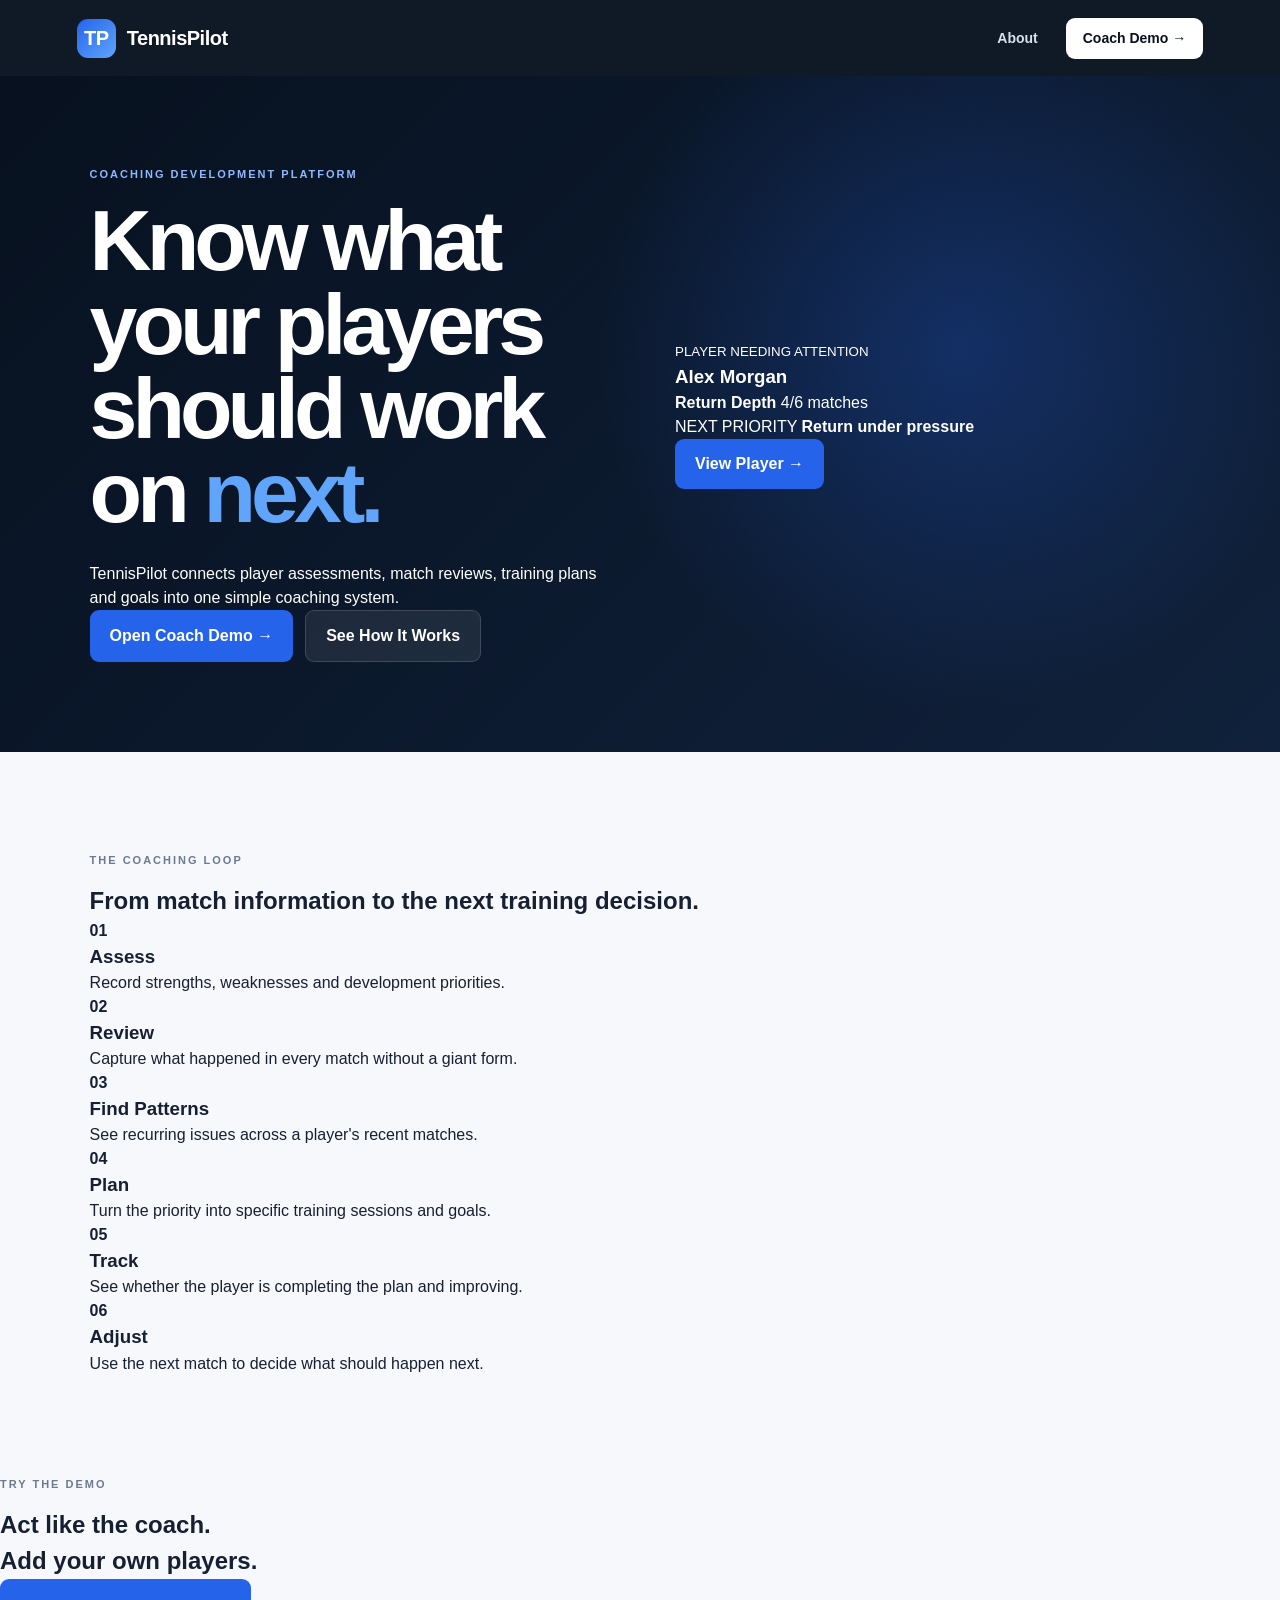
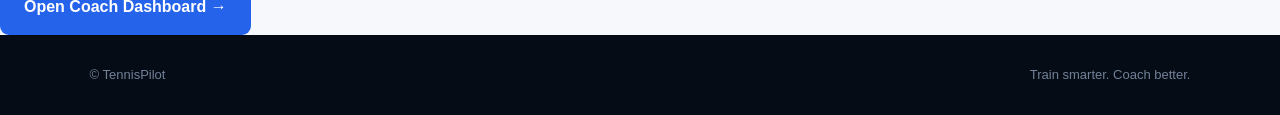
==== commit b467fdf0: "Update index.html" ====
--- a/index.html
+++ b/index.html
@@ -1,216 +1,210 @@
 <!DOCTYPE html>
 <html lang="en">
 <head>
-  <meta charset="UTF-8">
-  <meta name="viewport" content="width=device-width, initial-scale=1.0">
-  <title>TennisPilot — Train Smarter. Play Better.</title>
-  <link rel="stylesheet" href="style.css">
-
-  <script>
-    window.va = window.va || function () {
-      (window.vaq = window.vaq || []).push(arguments);
-    };
-  </script>
-  <script defer src="/_vercel/insights/script.js"></script>
+<meta charset="UTF-8">
+<meta name="viewport" content="width=device-width, initial-scale=1.0">
+<title>TennisPilot — Coach Smarter</title>
+<link rel="stylesheet" href="style.css">
 </head>
 
-<body class="landing">
+<body>
 
 <header class="topbar">
+
   <a href="index.html" class="brand">
     <span class="brand-mark">
-      <span class="motion motion-1"></span>
-      <span class="motion motion-2"></span>
-      <span class="tp">TP</span>
-      <span class="ball"></span>
+      <span class="motion m1"></span>
+      <span class="motion m2"></span>
+      <b>TP</b>
+      <i></i>
     </span>
-    <span>TennisPilot</span>
+
+    TennisPilot
   </a>
 
   <nav>
     <a href="about.html">About</a>
-    <a href="dashboard.html" class="nav-button">Open Demo</a>
+    <a href="dashboard.html" class="nav-button">Coach Demo →</a>
   </nav>
+
 </header>
 
+
 <main>
 
 <section class="hero">
-  <div class="hero-copy">
-    <div class="eyebrow">THE COACHING OPERATING SYSTEM</div>
-
-    <h1>Turn your tennis<br><span>into a plan.</span></h1>
+
+  <div>
+
+    <div class="eyebrow">
+      COACHING DEVELOPMENT PLATFORM
+    </div>
+
+    <h1>
+      Know what your players should work on
+      <span>next.</span>
+    </h1>
 
     <p>
-      TennisPilot helps players and coaches turn match performance
-      into structured training, measurable progress, and better decisions.
+      TennisPilot connects player assessments, match reviews,
+      training plans and goals into one simple coaching system.
     </p>
 
     <div class="hero-actions">
-      <a href="dashboard.html" class="button primary">Start Demo →</a>
-      <a href="about.html" class="button secondary">See How It Works</a>
-    </div>
-
-    <div class="hero-trust">
-      <span>✓ Training plans</span>
-      <span>✓ Match reviews</span>
-      <span>✓ Progress tracking</span>
-    </div>
-  </div>
-
-  <div class="hero-dashboard">
-    <div class="mock-window">
-      <div class="mock-top">
-        <span></span>
-        <span></span>
-        <span></span>
+
+      <a class="button primary" href="dashboard.html">
+        Open Coach Demo →
+      </a>
+
+      <a class="button secondary" href="about.html">
+        See How It Works
+      </a>
+
+    </div>
+
+  </div>
+
+
+  <div class="hero-card">
+
+    <div class="fake-top">
+      <span></span>
+      <span></span>
+      <span></span>
+    </div>
+
+    <div class="fake-body">
+
+      <small>
+        PLAYER NEEDING ATTENTION
+      </small>
+
+      <h3>
+        Alex Morgan
+      </h3>
+
+      <div class="mini-stat">
+        <b>Return Depth</b>
+        <span>4/6 matches</span>
       </div>
 
-      <div class="mock-content">
-        <div class="mock-label">WEEKLY FOCUS</div>
-        <h3>Return Depth</h3>
-
-        <div class="mock-progress">
-          <div style="width:72%"></div>
-        </div>
-
-        <div class="mock-row">
-          <span>Training completed</span>
-          <strong>72%</strong>
-        </div>
-
-        <div class="mock-card">
-          <div>
-            <small>NEXT PRIORITY</small>
-            <strong>Return under pressure</strong>
-          </div>
-          <span class="priority">HIGH</span>
-        </div>
-
-        <div class="mock-card">
-          <div>
-            <small>RECENT MATCHES</small>
-            <strong>6 analyzed</strong>
-          </div>
-          <span>→</span>
-        </div>
+      <div class="recommend">
+        NEXT PRIORITY
+
+        <strong>
+          Return under pressure
+        </strong>
       </div>
-    </div>
-  </div>
+
+      <a href="dashboard.html" class="button primary">
+        View Player →
+      </a>
+
+    </div>
+
+  </div>
+
 </section>
 
+
 <section class="section">
-  <div class="section-heading">
-    <div class="eyebrow">THE PROBLEM</div>
-    <h2>Most players have information.<br>They don't have a system.</h2>
-  </div>
-
-  <div class="problem-grid">
-    <div class="problem-card">
-      <span>01</span>
-      <h3>Too many tips</h3>
-      <p>
-        Players consume endless tennis content without knowing
-        what they should actually work on.
-      </p>
-    </div>
-
-    <div class="problem-card">
-      <span>02</span>
-      <h3>No clear plan</h3>
-      <p>
-        Training often becomes random instead of being connected
-        to actual match performance.
-      </p>
-    </div>
-
-    <div class="problem-card">
-      <span>03</span>
-      <h3>No feedback loop</h3>
-      <p>
-        Match results happen, but players don't consistently turn
-        those results into their next training priority.
-      </p>
-    </div>
-  </div>
+
+  <div class="eyebrow">
+    THE COACHING LOOP
+  </div>
+
+  <h2>
+    From match information to the next training decision.
+  </h2>
+
+
+  <div class="feature-grid">
+
+    <article>
+      <b>01</b>
+      <h3>Assess</h3>
+      <p>
+        Record strengths, weaknesses and development priorities.
+      </p>
+    </article>
+
+    <article>
+      <b>02</b>
+      <h3>Review</h3>
+      <p>
+        Capture what happened in every match without a giant form.
+      </p>
+    </article>
+
+    <article>
+      <b>03</b>
+      <h3>Find Patterns</h3>
+      <p>
+        See recurring issues across a player's recent matches.
+      </p>
+    </article>
+
+    <article>
+      <b>04</b>
+      <h3>Plan</h3>
+      <p>
+        Turn the priority into specific training sessions and goals.
+      </p>
+    </article>
+
+    <article>
+      <b>05</b>
+      <h3>Track</h3>
+      <p>
+        See whether the player is completing the plan and improving.
+      </p>
+    </article>
+
+    <article>
+      <b>06</b>
+      <h3>Adjust</h3>
+      <p>
+        Use the next match to decide what should happen next.
+      </p>
+    </article>
+
+  </div>
+
 </section>
 
-<section class="section dark-section">
-  <div class="section-heading center">
-    <div class="eyebrow">THE TENNISPILOT LOOP</div>
-    <h2>Play → Review → Train → Improve</h2>
-    <p>
-      Everything is connected so every match can influence what
-      you do next.
-    </p>
-  </div>
-
-  <div class="loop">
-    <div class="loop-item">
-      <b>01</b>
-      <strong>Assess</strong>
-      <span>Understand your game</span>
-    </div>
-
-    <div class="loop-arrow">→</div>
-
-    <div class="loop-item">
-      <b>02</b>
-      <strong>Plan</strong>
-      <span>Create your priorities</span>
-    </div>
-
-    <div class="loop-arrow">→</div>
-
-    <div class="loop-item">
-      <b>03</b>
-      <strong>Train</strong>
-      <span>Follow your plan</span>
-    </div>
-
-    <div class="loop-arrow">→</div>
-
-    <div class="loop-item">
-      <b>04</b>
-      <strong>Play</strong>
-      <span>Test it in competition</span>
-    </div>
-
-    <div class="loop-arrow">→</div>
-
-    <div class="loop-item">
-      <b>05</b>
-      <strong>Review</strong>
-      <span>Find patterns</span>
-    </div>
-  </div>
+
+<section class="cta">
+
+  <div>
+
+    <div class="eyebrow">
+      TRY THE DEMO
+    </div>
+
+    <h2>
+      Act like the coach.<br>
+      Add your own players.
+    </h2>
+
+  </div>
+
+  <a class="button primary large" href="dashboard.html">
+    Open Coach Dashboard →
+  </a>
+
 </section>
 
-<section class="cta-section">
-  <div>
-    <div class="eyebrow">READY?</div>
-    <h2>Stop guessing.<br>Start training with purpose.</h2>
-  </div>
-
-  <a href="dashboard.html" class="button primary large">
-    Open TennisPilot →
-  </a>
-</section>
-
 </main>
 
+
 <footer>
-  <div class="brand">
-    <span class="brand-mark small">
-      <span class="motion motion-1"></span>
-      <span class="motion motion-2"></span>
-      <span class="tp">TP</span>
-      <span class="ball"></span>
-    </span>
-    TennisPilot
-  </div>
-
-  <span>Train smarter. Play better.</span>
+
+  <span>© TennisPilot</span>
+
+  <span>
+    Train smarter. Coach better.
+  </span>
+
 </footer>
 
 </body>
--- a/style.css
+++ b/style.css
@@ -1,2154 +1,1360 @@
 * {
   box-sizing: border-box;
+  margin: 0;
+  padding: 0;
 }
 
 :root {
   --navy: #07111f;
-  --blue: #2d7dff;
-  --lime: #b9ef4d;
-  --bg: #f5f7fa;
-  --text: #142033;
-  --muted: #738094;
-  --line: #e6ebf1;
-  --card: #ffffff;
+  --navy-2: #0d1a2d;
+  --blue: #2563eb;
+  --blue-light: #60a5fa;
+  --lime: #b7f34a;
+  --white: #ffffff;
+  --text: #172033;
+  --muted: #718096;
+  --border: #e5e9f0;
+  --bg: #f6f8fb;
 }
 
 body {
-  margin: 0;
-  font-family: Inter, ui-sans-serif, system-ui,
-    -apple-system, BlinkMacSystemFont,
-    "Segoe UI", sans-serif;
-
+  font-family: Inter, Arial, Helvetica, sans-serif;
   color: var(--text);
   background: var(--bg);
+  line-height: 1.5;
 }
 
 a {
+  color: inherit;
   text-decoration: none;
-  color: inherit;
+}
+
+button,
+input,
+textarea,
+select {
+  font: inherit;
 }
 
 button {
-  font: inherit;
-}
-
-
-/* =========================
-   BRAND
-========================= */
+  cursor: pointer;
+}
+
+.topbar {
+  height: 76px;
+  padding: 0 6%;
+  display: flex;
+  align-items: center;
+  justify-content: space-between;
+  background: rgba(7,17,31,.96);
+  color: white;
+}
 
 .brand {
   display: flex;
   align-items: center;
-  gap: 10px;
-
-  font-size: 19px;
-  font-weight: 800;
-  letter-spacing: -.6px;
-}
-
-.brand > span:last-child span {
-  color: var(--blue);
-}
-
-
-.mark {
-  width: 38px;
-  height: 38px;
-
+  gap: 11px;
+  font-size: 20px;
+  font-weight: 800;
+  letter-spacing: -.5px;
+}
+
+.brand-mark {
+  width: 39px;
+  height: 39px;
+  border-radius: 11px;
   position: relative;
-
-  display: inline-block;
-}
-
-
-.mark b {
+  overflow: hidden;
+  background: linear-gradient(135deg,#2563eb,#60a5fa);
+  display: inline-flex;
+  align-items: center;
+  justify-content: center;
+}
+
+.brand-mark.small {
+  width: 31px;
+  height: 31px;
+  border-radius: 8px;
+}
+
+.tp {
+  color: white;
+  font-size: 15px;
+  font-weight: 950;
+  letter-spacing: -2px;
+  position: relative;
+  z-index: 3;
+}
+
+.motion {
   position: absolute;
-
-  left: 0;
-  top: 1px;
-
-  font-size: 25px;
-  font-weight: 950;
-
-  font-style: italic;
-
-  letter-spacing: -5px;
-}
-
-
-.mark i {
+  height: 2px;
+  border-radius: 5px;
+  background: white;
+  opacity: .7;
+  transform: rotate(-30deg);
+}
+
+.motion-1 {
+  width: 25px;
+  left: -8px;
+  top: 9px;
+}
+
+.motion-2 {
+  width: 19px;
+  left: -5px;
+  top: 14px;
+}
+
+.ball {
+  width: 8px;
+  height: 8px;
+  border-radius: 50%;
+  background: var(--lime);
   position: absolute;
-
-  width: 17px;
-  height: 17px;
-
-  border-radius: 50%;
-
-  background: var(--lime);
-
-  right: 0;
-  top: 5px;
-}
-
-
-.mark i:after {
-  content: "";
-
-  position: absolute;
-
-  width: 7px;
-  height: 12px;
-
-  border-left: 2px solid var(--navy);
-
-  border-radius: 50%;
-
-  right: 3px;
-  top: 2px;
-
-  transform: rotate(-20deg);
-}
-
-
-.mark em,
-.mark:after {
-  content: "";
-
-  position: absolute;
-
-  height: 3px;
-
-  border-radius: 5px;
-
-  background: var(--blue);
-
-  left: 1px;
-  bottom: 6px;
-}
-
-
-.mark em {
-  width: 18px;
-}
-
-
-.mark:after {
-  width: 11px;
-  bottom: 1px;
-}
-
-
-/* =========================
-   WEBSITE NAV
-========================= */
-
-.site-nav {
-  height: 72px;
-
-  background: #fff;
-
-  border-bottom: 1px solid var(--line);
-
-  display: flex;
-
-  align-items: center;
-  justify-content: space-between;
-
-  padding: 0 6%;
-}
-
-
-.nav-links {
-  display: flex;
-
-  align-items: center;
-
-  gap: 25px;
-
-  font-size: 13px;
-
-  color: #647184;
-}
-
-
-.nav-cta {
-  background: var(--navy);
-
-  color: #fff !important;
-
-  padding: 10px 15px;
-
-  border-radius: 8px;
-
-  font-weight: 700;
-}
-
-
-/* =========================
-   HERO
-========================= */
+  right: 6px;
+  bottom: 7px;
+  z-index: 4;
+}
+
+.topbar nav {
+  display: flex;
+  align-items: center;
+  gap: 28px;
+}
+
+.topbar nav a {
+  color: #d8e0ec;
+  font-size: 14px;
+  font-weight: 600;
+}
+
+.nav-button {
+  background: white;
+  color: var(--navy) !important;
+  padding: 10px 17px;
+  border-radius: 9px;
+}
 
 .hero {
   min-height: 650px;
-
-  padding: 85px 8%;
-
+  padding: 90px 7%;
+  background:
+    radial-gradient(circle at 75% 40%, rgba(37,99,235,.28), transparent 35%),
+    linear-gradient(135deg,#07111f,#10213b);
+  color: white;
   display: grid;
-
   grid-template-columns: 1fr 1fr;
-
-  align-items: center;
-
-  gap: 60px;
-
-  background:
-    radial-gradient(
-      circle at 80% 20%,
-      #dbe9ff 0,
-      #f5f8fc 35%,
-      #f5f7fa 70%
-    );
-
+  align-items: center;
+  gap: 70px;
+}
+
+.hero-copy {
+  max-width: 650px;
+}
+
+.eyebrow {
+  font-size: 11px;
+  font-weight: 800;
+  letter-spacing: 2px;
+  color: #6b7a90;
+  margin-bottom: 15px;
+}
+
+.hero .eyebrow,
+.dark-section .eyebrow,
+.cta-section .eyebrow,
+.about-hero .eyebrow {
+  color: #8fb9ff;
+}
+
+.hero h1 {
+  font-size: clamp(52px,7vw,86px);
+  line-height: .98;
+  letter-spacing: -5px;
+  margin-bottom: 27px;
+}
+
+.hero h1 span,
+.about-hero h1 span {
+  color: var(--blue-light);
+}
+
+.hero-copy > p {
+  color: #b7c4d6;
+  font-size: 18px;
+  max-width: 570px;
+  margin-bottom: 30px;
+}
+
+.hero-actions {
+  display: flex;
+  gap: 12px;
+  flex-wrap: wrap;
+}
+
+.button {
+  border: 0;
+  border-radius: 9px;
+  padding: 13px 20px;
+  font-weight: 750;
+  display: inline-flex;
+  align-items: center;
+  justify-content: center;
+  transition: .2s ease;
+}
+
+.button:hover {
+  transform: translateY(-2px);
+}
+
+.button.primary {
+  color: white;
+  background: var(--blue);
+}
+
+.button.secondary {
+  background: white;
+  color: var(--navy);
+  border: 1px solid var(--border);
+}
+
+.hero .button.secondary {
+  background: rgba(255,255,255,.08);
+  color: white;
+  border-color: rgba(255,255,255,.15);
+}
+
+.button.large {
+  padding: 16px 24px;
+}
+
+.small-button {
+  padding: 9px 13px;
+  font-size: 13px;
+}
+
+.hero-trust {
+  display: flex;
+  gap: 18px;
+  margin-top: 25px;
+  color: #aab8ca;
+  font-size: 13px;
+  flex-wrap: wrap;
+}
+
+.hero-dashboard {
+  display: flex;
+  justify-content: center;
+}
+
+.mock-window {
+  width: min(470px,100%);
+  background: white;
+  border-radius: 18px;
+  box-shadow: 0 35px 80px rgba(0,0,0,.35);
   overflow: hidden;
-}
-
-
-.pill {
-  display: inline-block;
-
+  transform: rotate(2deg);
+}
+
+.mock-top {
+  height: 37px;
+  background: #edf1f6;
+  display: flex;
+  gap: 7px;
+  align-items: center;
+  padding-left: 15px;
+}
+
+.mock-top span {
+  width: 8px;
+  height: 8px;
+  border-radius: 50%;
+  background: #b5bfce;
+}
+
+.mock-content {
+  padding: 35px;
+  color: var(--text);
+}
+
+.mock-label {
+  color: var(--muted);
   font-size: 10px;
-
-  font-weight: 850;
-
-  letter-spacing: 1.4px;
-
-  color: var(--blue);
-
-  background: #e9f2ff;
-
-  border-radius: 30px;
-
-  padding: 8px 11px;
-}
-
-
-.hero h1,
-.simple-hero h1 {
-  font-size: 61px;
-
-  line-height: 1.01;
-
-  letter-spacing: -3.5px;
-
-  margin: 18px 0;
-}
-
-
-.hero h1 span,
-.simple-hero h1 span {
-  color: var(--blue);
-}
-
-
-.hero-copy > p {
-  max-width: 570px;
-
-  color: var(--muted);
-
-  font-size: 16px;
-
-  line-height: 1.7;
-}
-
-
-.hero-actions {
-  display: flex;
-
-  gap: 10px;
-
-  margin-top: 27px;
-}
-
-
-.button {
-  display: inline-flex;
-
-  align-items: center;
-  justify-content: center;
-
-  border-radius: 9px;
-
-  padding: 12px 17px;
-
-  font-size: 12px;
-
-  font-weight: 800;
-
-  border: 1px solid var(--line);
-
-  cursor: pointer;
-}
-
-
-.button.primary {
-  background: var(--navy);
-
-  color: white;
-
-  border-color: var(--navy);
-}
-
-
-.button.ghost {
-  background: #fff;
-}
-
-
-.trust-row {
-  display: flex;
-
-  gap: 17px;
-
-  margin-top: 20px;
-
-  color: #8a95a4;
-
-  font-size: 10px;
-}
-
-
-/* =========================
-   HERO MOCKUP
-========================= */
-
-.hero-visual {
-  position: relative;
-
-  min-height: 430px;
-
-  display: flex;
-
-  align-items: center;
-
-  justify-content: center;
-}
-
-
-.mock-window {
-  width: min(500px, 100%);
-
-  background: white;
-
-  border: 1px solid #dfe6ef;
-
-  border-radius: 17px;
-
-  box-shadow: 0 30px 70px #13263a18;
-
+  font-weight: 800;
+  letter-spacing: 1.5px;
+}
+
+.mock-content h3 {
+  font-size: 30px;
+  margin: 5px 0 18px;
+}
+
+.mock-progress {
+  width: 100%;
+  height: 8px;
+  background: #e9edf3;
+  border-radius: 10px;
   overflow: hidden;
-
-  transform: rotate(1deg);
-}
-
-
-.mock-top {
-  height: 42px;
-
-  border-bottom: 1px solid var(--line);
-
-  display: flex;
-
-  align-items: center;
-
-  gap: 5px;
-
-  padding: 0 14px;
-
-  color: #8a96a7;
-
+}
+
+.mock-progress div {
+  height: 100%;
+  background: var(--blue);
+  border-radius: inherit;
+}
+
+.mock-row {
+  display: flex;
+  justify-content: space-between;
+  padding: 10px 0 20px;
+  font-size: 13px;
+}
+
+.mock-card {
+  padding: 16px;
+  border: 1px solid var(--border);
+  border-radius: 12px;
+  margin-top: 12px;
+  display: flex;
+  align-items: center;
+  justify-content: space-between;
+}
+
+.mock-card small {
+  display: block;
+  color: var(--muted);
   font-size: 9px;
-}
-
-
-.mock-top > span {
-  width: 7px;
-  height: 7px;
-
-  border-radius: 50%;
-
-  background: #dfe5ec;
-}
-
-
-.mock-top b {
+  letter-spacing: 1px;
+  font-weight: 800;
+}
+
+.mock-card strong {
+  display: block;
+  margin-top: 3px;
+}
+
+.priority {
+  font-size: 9px;
+  font-weight: 800;
+  color: #2563eb;
+}
+
+.section {
+  padding: 100px 7%;
+}
+
+.section-heading {
+  max-width: 750px;
+  margin-bottom: 55px;
+}
+
+.section-heading.center {
+  text-align: center;
   margin-left: auto;
   margin-right: auto;
 }
 
-
-.mock-body {
-  padding: 27px;
-}
-
-
-.mini-title {
-  font-size: 9px;
-
-  color: #8894a4;
-
-  font-weight: 800;
-
-  letter-spacing: .8px;
-}
-
-
-.mock-body h3 {
-  font-size: 28px;
-
-  margin: 9px 0 4px;
-}
-
-
-.mock-body p {
-  font-size: 11px;
-
-  color: var(--muted);
-}
-
-
-.mock-grid {
-  display: grid;
-
-  grid-template-columns: repeat(3, 1fr);
-
-  gap: 8px;
-
-  margin: 23px 0;
-}
-
-
-.mock-grid div {
-  background: #f7f9fc;
-
-  border: 1px solid var(--line);
-
-  border-radius: 9px;
-
-  padding: 12px;
-}
-
-
-.mock-grid b {
-  display: block;
-
-  font-size: 18px;
-}
-
-
-.mock-grid small {
-  font-size: 8px;
-
-  color: #8995a5;
-}
-
-
-.progress {
-  height: 8px;
-
-  background: #edf1f5;
-
-  border-radius: 20px;
-}
-
-
-.progress i {
-  display: block;
-
-  width: 72%;
-
-  height: 100%;
-
-  background: var(--blue);
-
-  border-radius: 20px;
-}
-
-
-.float-card {
-  position: absolute;
-
-  background: #fff;
-
-  border: 1px solid #e1e7ee;
-
-  border-radius: 11px;
-
-  box-shadow: 0 18px 45px #14253a18;
-
-  padding: 13px 15px;
-
-  font-size: 9px;
-}
-
-
-.float-card strong {
-  display: block;
-
-  font-size: 13px;
-
-  margin-top: 4px;
-}
-
-
-.float-card small {
-  color: var(--muted);
-
-  display: block;
-
-  margin-top: 3px;
-}
-
-
-.float-card.top {
-  top: 35px;
-  right: 0;
-}
-
-
-.float-card.bottom {
-  bottom: 35px;
-  left: 0;
-}
-
-
-/* =========================
-   SECTIONS
-========================= */
-
-.section {
-  padding: 90px 8%;
-}
-
-
-.section-head {
-  margin-bottom: 35px;
-}
-
-
-.eyebrow {
-  font-size: 10px;
-
-  letter-spacing: 1.4px;
-
-  font-weight: 900;
-
-  color: var(--blue);
-
-  margin-bottom: 8px;
-}
-
-
-.section h2 {
-  font-size: 35px;
-
-  line-height: 1.12;
-
-  letter-spacing: -1.5px;
-
-  margin: 0;
-}
-
-
-/* =========================
-   PROBLEM CARDS
-========================= */
+.section-heading h2 {
+  font-size: clamp(35px,4vw,56px);
+  line-height: 1.05;
+  letter-spacing: -2.5px;
+}
+
+.section-heading p {
+  color: var(--muted);
+  margin-top: 15px;
+}
 
 .problem-grid {
   display: grid;
-
-  grid-template-columns: repeat(4, 1fr);
-
-  gap: 12px;
-}
-
-
-.info-card {
-  background: #fff;
-
-  border: 1px solid var(--line);
-
-  border-radius: 14px;
-
-  padding: 23px;
-
-  min-height: 190px;
-}
-
-
-.info-card b {
-  color: #a1adbb;
-
-  font-size: 10px;
-}
-
-
-.info-card h3 {
-  font-size: 18px;
-
-  margin: 35px 0 7px;
-}
-
-
-.info-card p {
-  font-size: 11px;
-
-  color: var(--muted);
-
-  line-height: 1.6;
-}
-
-
-.info-card.featured {
-  background: var(--navy);
-
-  color: #fff;
-}
-
-
-.info-card.featured p {
-  color: #aab8c8;
-}
-
-
-/* =========================
-   DARK SECTION
-========================= */
+  grid-template-columns: repeat(3,1fr);
+  gap: 18px;
+}
+
+.problem-card {
+  padding: 30px;
+  background: white;
+  border: 1px solid var(--border);
+  border-radius: 16px;
+}
+
+.problem-card span,
+.step-card span {
+  color: var(--blue);
+  font-weight: 800;
+  font-size: 12px;
+}
+
+.problem-card h3 {
+  margin: 35px 0 10px;
+  font-size: 23px;
+}
+
+.problem-card p {
+  color: var(--muted);
+  font-size: 14px;
+}
 
 .dark-section {
   background: var(--navy);
-
-  color: #fff;
-
-  padding: 90px 8%;
-}
-
-
-.light {
-  color: var(--lime);
-}
-
-
-.dark-section h2 span {
-  color: var(--lime);
-}
-
+  color: white;
+}
+
+.dark-section .section-heading h2 {
+  color: white;
+}
 
 .loop {
   display: flex;
-
-  align-items: center;
-
+  justify-content: center;
+  align-items: center;
+  gap: 15px;
+  flex-wrap: wrap;
+}
+
+.loop-item {
+  width: 150px;
+  min-height: 125px;
+  padding: 20px;
+  border: 1px solid rgba(255,255,255,.12);
+  border-radius: 15px;
+  background: rgba(255,255,255,.04);
+}
+
+.loop-item b {
+  display: block;
+  color: #6fa5ff;
+  font-size: 11px;
+}
+
+.loop-item strong {
+  display: block;
+  margin-top: 17px;
+}
+
+.loop-item span {
+  display: block;
+  color: #9daabd;
+  font-size: 12px;
+  margin-top: 5px;
+}
+
+.loop-arrow {
+  color: #6185b6;
+}
+
+.cta-section {
+  padding: 85px 7%;
+  background: linear-gradient(135deg,#0b1830,#17325c);
+  color: white;
+  display: flex;
   justify-content: space-between;
-
-  gap: 10px;
-
-  border-top: 1px solid #ffffff18;
-
-  border-bottom: 1px solid #ffffff18;
-
-  padding: 30px 0;
-
-  font-size: 12px;
-
-  font-weight: 850;
-
-  letter-spacing: 1px;
-}
-
-
-.loop i {
-  color: #58708c;
-}
-
-
-/* =========================
-   ABOUT
-========================= */
-
-.simple-hero {
-  text-align: center;
-
-  padding: 100px 20px 80px;
-
-  background:
-    radial-gradient(
-      circle at 50% 0,
-      #dceaff,
-      #f5f7fa 50%
-    );
-}
-
-
-.simple-hero p {
-  max-width: 620px;
-
-  margin: auto;
-
-  color: var(--muted);
-
-  line-height: 1.7;
-}
-
-
-.about-grid {
+  align-items: center;
+  gap: 30px;
+}
+
+.cta-section h2 {
+  font-size: clamp(35px,4vw,55px);
+  line-height: 1;
+  letter-spacing: -2px;
+}
+
+footer {
+  padding: 30px 7%;
+  background: #050c16;
+  color: #718198;
+  display: flex;
+  justify-content: space-between;
+  align-items: center;
+  font-size: 13px;
+}
+
+.about-hero {
+  padding: 120px 7%;
+  background: var(--navy);
+  color: white;
+}
+
+.about-hero h1 {
+  font-size: clamp(50px,7vw,80px);
+  line-height: 1;
+  letter-spacing: -4px;
+  margin-bottom: 25px;
+}
+
+.about-hero p {
+  max-width: 650px;
+  color: #b9c5d6;
+  font-size: 18px;
+}
+
+.about-text {
+  max-width: 800px;
+  font-size: 20px;
+  color: #556276;
+}
+
+.about-text p + p {
+  margin-top: 20px;
+}
+
+.light-section {
+  background: white;
+}
+
+.steps-grid {
   display: grid;
-
-  grid-template-columns: 1fr 1fr;
-
-  gap: 70px;
-}
-
-
-.about-grid h2 {
-  font-size: 36px;
-
-  line-height: 1.1;
-
-  letter-spacing: -1.5px;
-}
-
-
-.about-grid p {
+  grid-template-columns: repeat(3,1fr);
+  gap: 18px;
+}
+
+.step-card {
+  padding: 30px;
+  border: 1px solid var(--border);
+  border-radius: 15px;
+}
+
+.step-card h3 {
+  margin: 35px 0 8px;
+}
+
+.step-card p {
+  color: var(--muted);
   font-size: 14px;
-
-  color: var(--muted);
-
-  line-height: 1.8;
-}
-
-
-.steps {
-  display: grid;
-
-  grid-template-columns: repeat(3, 1fr);
-
-  gap: 12px;
-}
-
-
-.steps > div {
-  border: 1px solid #ffffff15;
-
-  border-radius: 13px;
-
-  padding: 22px;
-}
-
-
-.steps b {
-  display: block;
-
-  color: var(--lime);
-
-  font-size: 10px;
-}
-
-
-.steps strong {
-  display: block;
-
-  margin-top: 27px;
-}
-
-
-.steps p {
-  color: #8ea0b5;
-
-  font-size: 11px;
-}
-
-
-.final-cta {
-  text-align: center;
-
-  padding: 100px 20px;
-}
-
-
-.final-cta h2 {
-  font-size: 45px;
-
-  line-height: 1.05;
-
-  letter-spacing: -2px;
-
-  margin: 10px 0 25px;
-}
-
-
-footer {
-  text-align: center;
-
-  padding: 30px;
-
-  color: #8995a5;
-
-  font-size: 10px;
-
-  border-top: 1px solid var(--line);
-}
-
-
-/* =========================
-   DASHBOARD
-========================= */
+}
+
+
+/* DASHBOARD */
 
 .dashboard-page {
-  background: #f4f6f9;
-}
-
-
-.app {
-  display: flex;
-
+  background: #f4f6fa;
+}
+
+.app-shell {
   min-height: 100vh;
-}
-
+  display: flex;
+}
 
 .sidebar {
   width: 245px;
-
-  background: var(--navy);
-
-  color: #fff;
-
+  background: #081321;
+  color: white;
+  min-height: 100vh;
+  padding: 24px 16px;
   position: fixed;
-
-  inset: 0 auto 0 0;
-
-  padding: 22px 15px;
-
-  display: flex;
-
+  left: 0;
+  top: 0;
+  bottom: 0;
+  display: flex;
   flex-direction: column;
-
-  z-index: 10;
-}
-
-
-.side-brand {
-  color: #fff;
-
-  padding: 0 8px 28px;
-}
-
-
-.side-brand > span:last-child span {
-  color: var(--lime);
-}
-
-
-.side-label {
-  font-size: 9px;
-
-  color: #65748a;
-
-  font-weight: 850;
-
-  letter-spacing: 1.3px;
-
-  margin: 12px 9px 8px;
-}
-
+}
+
+.sidebar-brand {
+  padding: 5px 8px 30px;
+}
 
 .player-mini {
-  display: flex;
-
-  gap: 9px;
-
-  align-items: center;
-
-  padding: 9px;
-
-  background: #0d1d31;
-
-  border-radius: 10px;
-}
-
-
-.player-mini b {
-  font-size: 11px;
-
-  display: block;
-}
-
-
-.player-mini small {
-  color: #72849a;
-
-  font-size: 9px;
-}
-
+  padding: 15px 12px;
+  border-radius: 12px;
+  background: rgba(255,255,255,.05);
+  display: flex;
+  align-items: center;
+  gap: 11px;
+  margin-bottom: 22px;
+}
 
 .avatar {
   width: 36px;
   height: 36px;
-
   border-radius: 10px;
-
-  background:
-    linear-gradient(
-      135deg,
-      #4d9aff,
-      #765ef5
-    );
-
-  display: grid;
-
-  place-items: center;
-
-  font-size: 10px;
-
-  font-weight: 900;
-}
-
-
-.avatar.big {
-  width: 58px;
-  height: 58px;
-
-  font-size: 18px;
-
-  border-radius: 14px;
-}
-
+  background: #2563eb;
+  display: flex;
+  align-items: center;
+  justify-content: center;
+  font-weight: 800;
+}
+
+.player-mini strong,
+.player-mini span {
+  display: block;
+}
+
+.player-mini strong {
+  font-size: 13px;
+}
+
+.player-mini span {
+  color: #7e8da2;
+  font-size: 11px;
+  margin-top: 2px;
+}
+
+.side-nav {
+  display: flex;
+  flex-direction: column;
+  gap: 5px;
+}
 
 .side-link {
+  width: 100%;
+  padding: 12px;
   border: 0;
-
   background: transparent;
-
-  color: #91a0b3;
-
+  color: #8e9caf;
+  border-radius: 9px;
   text-align: left;
-
+  font-size: 13px;
+  font-weight: 650;
+  display: flex;
+  gap: 12px;
+  align-items: center;
+}
+
+.side-link:hover,
+.side-link.active {
+  background: rgba(255,255,255,.08);
+  color: white;
+}
+
+.side-link.active {
+  box-shadow: inset 3px 0 #5c9dff;
+}
+
+.sidebar-bottom {
+  margin-top: auto;
+}
+
+.back-home,
+.reset-button {
+  width: 100%;
   padding: 11px 12px;
-
+  border: 0;
+  background: transparent;
+  color: #78869a;
+  text-align: left;
   border-radius: 8px;
-
   font-size: 12px;
-
-  display: flex;
-
-  gap: 12px;
-
-  cursor: pointer;
-
-  margin: 2px 0;
-}
-
-
-.side-link.active,
-.side-link:hover {
-  background: #18314e;
-
-  color: #fff;
-}
-
-
-.side-bottom {
-  margin-top: auto;
-
-  display: flex;
-
-  flex-direction: column;
-
-  gap: 8px;
-}
-
-
-.side-bottom a,
-.side-bottom button {
-  background: #10243a;
-
-  color: #b6c4d4;
-
-  border: 0;
-
-  padding: 10px;
-
-  border-radius: 8px;
-
-  font-size: 10px;
-
-  cursor: pointer;
-
-  text-align: left;
-}
-
-
-.dash-main {
+}
+
+.back-home:hover,
+.reset-button:hover {
+  background: rgba(255,255,255,.06);
+  color: white;
+}
+
+.dashboard-main {
   margin-left: 245px;
-
   width: calc(100% - 245px);
-}
-
-
-.dash-top {
-  height: 62px;
-
-  background: #fff;
-
-  border-bottom: 1px solid var(--line);
-
-  display: flex;
-
-  align-items: center;
-
+  padding: 45px 5%;
+}
+
+.dashboard-header {
+  display: flex;
   justify-content: space-between;
-
-  padding: 0 34px;
-
-  font-size: 10px;
-
-  color: #8a96a7;
-}
-
-
-.dash-top b {
-  color: var(--text);
-}
-
-
-.top-right {
-  display: flex;
-
-  gap: 7px;
-
-  align-items: center;
-}
-
-
-.live-dot {
-  width: 6px;
-  height: 6px;
-
-  background: #35b878;
-
-  border-radius: 50%;
-}
-
-
-.dash-content {
-  padding: 32px 34px 60px;
-
-  max-width: 1500px;
-
-  margin: auto;
-}
-
+  align-items: flex-end;
+  margin-bottom: 35px;
+}
+
+.dashboard-header h1 {
+  font-size: 35px;
+  letter-spacing: -1.5px;
+}
+
+.dashboard-header p {
+  color: var(--muted);
+  margin-top: 5px;
+}
 
 .panel {
   display: none;
 }
 
-
 .panel.active {
   display: block;
 }
 
-
-.dash-title {
-  display: flex;
-
+.stat-grid {
+  display: grid;
+  grid-template-columns: repeat(4,1fr);
+  gap: 15px;
+  margin-bottom: 18px;
+}
+
+.stat-card {
+  background: white;
+  border: 1px solid var(--border);
+  border-radius: 13px;
+  padding: 22px;
+}
+
+.stat-card span,
+.stat-card small {
+  display: block;
+}
+
+.stat-card span {
+  color: var(--muted);
+  font-size: 9px;
+  letter-spacing: 1.3px;
+  font-weight: 800;
+}
+
+.stat-card strong {
+  display: block;
+  font-size: 32px;
+  margin: 8px 0 1px;
+  letter-spacing: -1px;
+}
+
+.stat-card small {
+  color: #3c9c62;
+  font-size: 11px;
+}
+
+.dashboard-grid {
+  display: grid;
+  grid-template-columns: 1.4fr 1fr;
+  gap: 18px;
+  margin-bottom: 18px;
+}
+
+.dashboard-card {
+  background: white;
+  border: 1px solid var(--border);
+  border-radius: 15px;
+  padding: 25px;
+}
+
+.card-header {
+  display: flex;
   justify-content: space-between;
-
   align-items: flex-start;
-
+  gap: 15px;
+  margin-bottom: 17px;
+}
+
+.card-label {
+  display: block;
+  color: #8290a3;
+  font-size: 9px;
+  letter-spacing: 1.5px;
+  font-weight: 800;
+  margin-bottom: 5px;
+}
+
+.dashboard-card h2 {
+  font-size: 23px;
+  letter-spacing: -.7px;
+}
+
+.dashboard-card > p {
+  color: var(--muted);
+  font-size: 13px;
   margin-bottom: 20px;
 }
 
-
-.dash-title h1 {
-  font-size: 28px;
-
-  letter-spacing: -1.2px;
-
-  margin: 0;
-}
-
-
-.dash-title p {
+.priority.high {
+  background: #eef5ff;
+  color: #2563eb;
+  border-radius: 20px;
+  padding: 6px 9px;
+  font-size: 8px;
+  font-weight: 800;
+}
+
+.focus-reason {
+  background: #f6f8fb;
+  border-radius: 10px;
+  padding: 13px;
+  margin: 20px 0;
+  display: flex;
+  gap: 10px;
   font-size: 12px;
-
-  color: var(--muted);
-
-  margin: 7px 0;
-}
-
-
-/* PLAYER BANNER */
-
-.player-banner {
-  background:
-    linear-gradient(
-      115deg,
-      #07111f,
-      #173958
-    );
-
-  border-radius: 16px;
-
-  padding: 22px 25px;
-
-  color: #fff;
-
-  display: flex;
-
+}
+
+.focus-reason strong {
+  color: var(--text);
+}
+
+.focus-reason span {
+  color: var(--muted);
+}
+
+.big-progress {
+  display: flex;
+  gap: 18px;
+  align-items: center;
+  margin-bottom: 25px;
+}
+
+.progress-ring {
+  width: 72px;
+  height: 72px;
+  border-radius: 50%;
+  background: conic-gradient(#2563eb 0 72%,#e9edf3 72% 100%);
+  display: flex;
+  align-items: center;
+  justify-content: center;
+}
+
+.progress-ring:after {
+  content: "";
+  position: absolute;
+}
+
+.progress-ring span {
+  width: 57px;
+  height: 57px;
+  background: white;
+  border-radius: 50%;
+  display: flex;
+  align-items: center;
+  justify-content: center;
+  font-size: 14px;
+  font-weight: 800;
+}
+
+.big-progress strong,
+.big-progress span {
+  display: block;
+}
+
+.big-progress > div:last-child span {
+  color: var(--muted);
+  font-size: 11px;
+}
+
+.mini-bars > div {
+  margin-top: 13px;
+}
+
+.mini-bars span {
+  display: block;
+  font-size: 11px;
+  margin-bottom: 5px;
+}
+
+.mini-bars div div {
+  height: 6px;
+  background: #edf0f4;
+  border-radius: 10px;
+  overflow: hidden;
+}
+
+.mini-bars i {
+  display: block;
+  height: 100%;
+  background: #2563eb;
+  border-radius: inherit;
+}
+
+.recent-card {
+  margin-bottom: 20px;
+}
+
+.session-row {
+  display: grid;
+  grid-template-columns: 60px 1fr auto;
+  align-items: center;
+  gap: 15px;
+  padding: 15px 0;
+  border-top: 1px solid var(--border);
+}
+
+.session-date {
+  text-align: center;
+  background: #f3f6fa;
+  border-radius: 9px;
+  padding: 7px;
+}
+
+.session-date strong,
+.session-date span {
+  display: block;
+}
+
+.session-date strong {
+  color: var(--muted);
+  font-size: 9px;
+}
+
+.session-date span {
+  font-weight: 800;
+  font-size: 16px;
+}
+
+.session-info strong,
+.session-info span {
+  display: block;
+}
+
+.session-info strong {
+  font-size: 13px;
+}
+
+.session-info span {
+  color: var(--muted);
+  font-size: 11px;
+}
+
+.session-status {
+  font-size: 10px;
+  font-weight: 800;
+  padding: 5px 8px;
+  border-radius: 15px;
+}
+
+.session-status.completed {
+  color: #23834c;
+  background: #eaf8ef;
+}
+
+.session-status.upcoming {
+  color: #64748b;
+  background: #f0f2f5;
+}
+
+.panel-heading {
+  display: flex;
+  align-items: flex-end;
   justify-content: space-between;
-
-  align-items: center;
-
-  margin-bottom: 16px;
-}
-
-
-.player-main {
-  display: flex;
-
-  align-items: center;
-
-  gap: 14px;
-}
-
-
-.player-main h2 {
-  font-size: 19px;
-
-  margin: 0;
-}
-
-
-.player-main p {
-  color: #9db0c5;
-
-  font-size: 10px;
-
-  margin: 4px 0 9px;
-}
-
-
-.tags {
-  display: flex;
-
-  gap: 6px;
-}
-
-
-.tags span {
-  font-size: 8px;
-
-  background: #ffffff10;
-
-  padding: 5px 7px;
-
-  border-radius: 5px;
-
-  color: #b7c5d4;
-}
-
-
-.banner-stats {
-  display: flex;
-
-  gap: 30px;
-}
-
-
-.banner-stats b {
-  display: block;
-
-  font-size: 22px;
-}
-
-
-.banner-stats small {
-  font-size: 8px;
-
-  color: #8ea1b7;
-}
-
-
-/* PRIORITY */
-
-.priority-card {
-  background: #fff;
-
-  border: 1px solid var(--line);
-
-  border-radius: 14px;
-
-  padding: 19px;
-
-  margin-bottom: 16px;
-}
-
-
-.priority-head {
-  display: flex;
-
-  justify-content: space-between;
-
-  align-items: center;
-
-  margin-bottom: 15px;
-
-  font-size: 10px;
-}
-
-
-.status-dot {
-  width: 8px;
-  height: 8px;
-
-  display: inline-block;
-
-  background: var(--lime);
-
-  border-radius: 50%;
-
-  margin-right: 7px;
-
-  box-shadow:
-    0 0 0 4px #b9ef4d22;
-}
-
-
-.impact {
-  font-size: 8px;
-
-  color: #547d13;
-
-  background: #edf8d9;
-
-  padding: 6px 8px;
-
-  border-radius: 5px;
-
-  font-weight: 850;
-}
-
-
-.priority-grid {
-  display: grid;
-
-  grid-template-columns: 1.2fr 1fr 1fr;
-
-  gap: 10px;
-}
-
-
-.focus {
-  border: 1px solid var(--line);
-
-  border-radius: 10px;
-
-  padding: 16px;
-}
-
-
-.focus > small {
-  font-size: 8px;
-
-  color: #8995a5;
-
-  font-weight: 850;
-
-  letter-spacing: .7px;
-}
-
-
-.focus h2 {
-  font-size: 21px;
-
-  margin: 8px 0 4px;
-}
-
-
-.focus p {
-  font-size: 10px;
-
-  color: #738094;
-
-  line-height: 1.5;
-
-  margin: 5px 0;
-}
-
-
-.focus hr {
-  border: 0;
-
-  border-top: 1px solid var(--line);
-
-  margin: 13px 0;
-}
-
-
-.focus strong {
-  color: var(--blue);
-}
-
-
-.task {
-  display: flex;
-
-  align-items: center;
-
-  gap: 9px;
-
-  margin: 11px 0;
-
-  font-size: 10px;
-}
-
-
-.task b {
-  width: 24px;
-  height: 24px;
-
-  background: #edf4ff;
-
-  color: var(--blue);
-
-  border-radius: 6px;
-
-  display: grid;
-
-  place-items: center;
-
-  font-size: 8px;
-}
-
-
-/* METRICS */
-
-.metric-grid {
-  display: grid;
-
-  grid-template-columns: repeat(4, 1fr);
-
-  gap: 10px;
-
-  margin-bottom: 16px;
-}
-
-
-.metric {
-  background: #fff;
-
-  border: 1px solid var(--line);
-
-  border-radius: 11px;
-
-  padding: 15px;
-}
-
-
-.metric small {
-  display: block;
-
-  font-size: 8px;
-
-  color: #8995a5;
-
-  font-weight: 850;
-}
-
-
-.metric b {
-  display: block;
-
-  font-size: 24px;
-
-  margin: 8px 0 3px;
-}
-
-
-.metric span {
-  font-size: 9px;
-}
-
-
-.up {
-  color: #259263;
-}
-
-
-.neutral {
-  color: #8a96a7;
-}
-
-
-/* LOWER CARDS */
-
-.two-col {
-  display: grid;
-
-  grid-template-columns: 1.25fr 1fr;
-
-  gap: 16px;
-}
-
-
-.card {
-  background: #fff;
-
-  border: 1px solid var(--line);
-
-  border-radius: 14px;
-
-  padding: 18px;
-}
-
-
-.card-title {
-  display: flex;
-
-  justify-content: space-between;
-
-  align-items: center;
-
-  margin-bottom: 15px;
-}
-
-
-.card-title b {
-  font-size: 12px;
-}
-
-
-.card-title small {
-  font-size: 8px;
-
-  color: #8995a5;
-}
-
-
-.schedule > div {
-  display: grid;
-
-  grid-template-columns: 42px 1fr auto;
-
-  align-items: center;
-
-  gap: 10px;
-
-  border: 1px solid var(--line);
-
-  padding: 10px;
-
-  border-radius: 8px;
-
-  margin-bottom: 7px;
-}
-
-
-.schedule > div > small {
-  font-size: 8px;
-}
-
-
-.schedule p {
-  margin: 0;
-}
-
-
-.schedule p b {
-  display: block;
-
-  font-size: 10px;
-}
-
-
-.schedule p span {
-  display: block;
-
-  color: #8a96a7;
-
-  font-size: 8px;
-
-  margin-top: 2px;
-}
-
-
-.schedule em,
-.score-card em {
-  font-style: normal;
-
-  font-size: 7px;
-
-  font-weight: 850;
-
-  padding: 5px 6px;
-
-  border-radius: 5px;
-}
-
-
-.done {
-  background: #eaf8f1;
-
-  color: #27865c;
-}
-
-
-.planned {
-  background: #edf4ff;
-
-  color: #3576d2;
-}
-
-
-.upcoming {
-  background: #fff3db;
-
-  color: #a46d0a;
-}
-
-
-/* BARS */
-
-.bar-row {
-  display: grid;
-
-  grid-template-columns: 1fr 35px;
-
-  gap: 5px;
-
-  margin: 14px 0;
-
-  font-size: 9px;
-}
-
-
-.bar-row b {
-  text-align: right;
-
-  color: #778497;
-}
-
-
-.bar-row i,
-.area i {
-  grid-column: 1 / 3;
-
-  height: 6px;
-
-  background: #edf1f5;
-
-  border-radius: 20px;
-
-  overflow: hidden;
-}
-
-
-.bar-row em,
-.area em {
-  display: block;
-
-  height: 100%;
-
-  background: var(--blue);
-
-  border-radius: 20px;
-}
-
-
-.insight {
-  background: #f5f8fc;
-
-  padding: 11px;
-
-  border-radius: 8px;
-
-  margin-top: 14px;
-}
-
-
-.insight b {
-  font-size: 9px;
-}
-
-
-.insight p {
-  font-size: 9px;
-
-  color: #788597;
-
-  margin: 4px 0;
-
-  line-height: 1.5;
-}
-
-
-/* ASSESSMENT */
+  margin-bottom: 25px;
+}
+
+.panel-heading h2 {
+  font-size: 32px;
+  letter-spacing: -1.5px;
+}
+
+.panel-heading p {
+  color: var(--muted);
+  font-size: 13px;
+}
 
 .assessment-grid {
   display: grid;
-
+  grid-template-columns: repeat(2,1fr);
+  gap: 15px;
+}
+
+.assessment-card {
+  background: white;
+  border: 1px solid var(--border);
+  padding: 20px;
+  border-radius: 13px;
+}
+
+.assessment-card label {
+  display: block;
+  font-weight: 700;
+  margin-bottom: 10px;
+}
+
+.assessment-card input {
+  width: 80%;
+}
+
+.assessment-card span {
+  font-size: 12px;
+  font-weight: 700;
+  float: right;
+}
+
+.training-list {
+  background: white;
+  border: 1px solid var(--border);
+  border-radius: 15px;
+  overflow: hidden;
+}
+
+.training-item {
+  display: grid;
+  grid-template-columns: 30px 1fr auto;
+  align-items: center;
+  gap: 15px;
+  padding: 20px;
+  border-bottom: 1px solid var(--border);
+}
+
+.training-item:last-child {
+  border-bottom: 0;
+}
+
+.training-item input {
+  width: 18px;
+  height: 18px;
+  accent-color: #2563eb;
+}
+
+.training-item strong,
+.training-item span {
+  display: block;
+}
+
+.training-item strong {
+  font-size: 14px;
+}
+
+.training-item span,
+.training-item em {
+  color: var(--muted);
+  font-size: 11px;
+  font-style: normal;
+}
+
+.match-review-card {
+  background: white;
+  border: 1px solid var(--border);
+  border-radius: 15px;
+  padding: 25px;
+  display: grid;
+  grid-template-columns: 1fr 2fr;
+  gap: 30px;
+  margin-bottom: 18px;
+}
+
+.match-result {
+  display: flex;
+  align-items: center;
+  gap: 15px;
+}
+
+.match-result > span {
+  color: var(--muted);
+  font-size: 9px;
+  font-weight: 800;
+  letter-spacing: 1px;
+}
+
+.match-result > strong {
+  color: #24905a;
+  font-size: 30px;
+}
+
+.match-result b,
+.match-result small {
+  display: block;
+}
+
+.match-result small {
+  color: var(--muted);
+  font-size: 11px;
+}
+
+.match-patterns {
+  display: grid;
+  grid-template-columns: repeat(3,1fr);
+  gap: 15px;
+}
+
+.match-patterns span,
+.match-patterns strong {
+  display: block;
+}
+
+.match-patterns span {
+  color: var(--muted);
+  font-size: 9px;
+  font-weight: 800;
+}
+
+.match-patterns strong {
+  margin-top: 6px;
+  font-size: 13px;
+}
+
+.progress-grid,
+.coach-grid {
+  display: grid;
+  grid-template-columns: repeat(3,1fr);
+  gap: 18px;
+}
+
+.coach-grid {
   grid-template-columns: 1fr 1fr;
-
-  gap: 16px;
-}
-
-
-.skill {
-  padding: 15px 0;
-
-  border-bottom: 1px solid var(--line);
-}
-
-
-.skill:first-child {
-  padding-top: 0;
-}
-
-
-.skill:last-child {
+}
+
+.big-number {
+  font-size: 48px;
+  display: block;
+  margin: 8px 0;
+  letter-spacing: -3px;
+}
+
+.coach-recommendation {
+  background: #f6f8fb;
+  padding: 15px;
+  border-radius: 10px;
+  font-size: 12px;
+}
+
+.coach-recommendation ul {
+  margin: 10px 0 0 17px;
+  color: var(--muted);
+}
+
+textarea,
+input[type="text"],
+input[type="date"],
+select {
+  border: 1px solid #dce2ea;
+  border-radius: 8px;
+  padding: 10px 12px;
+  outline: none;
+  background: white;
+}
+
+textarea:focus,
+input:focus,
+select:focus {
+  border-color: #5c9dff;
+}
+
+#coachNotes {
+  width: 100%;
+  min-height: 180px;
+  resize: vertical;
+  margin-bottom: 12px;
+}
+
+
+/* MODAL */
+
+.modal-overlay {
+  position: fixed;
+  inset: 0;
+  background: rgba(4,12,22,.68);
+  backdrop-filter: blur(5px);
+  display: none;
+  align-items: center;
+  justify-content: center;
+  padding: 20px;
+  z-index: 1000;
+}
+
+.modal-overlay.open {
+  display: flex;
+}
+
+.modal {
+  position: relative;
+  width: min(650px,100%);
+  max-height: 90vh;
+  overflow-y: auto;
+  background: white;
+  border-radius: 18px;
+  padding: 32px;
+  box-shadow: 0 30px 90px rgba(0,0,0,.35);
+}
+
+.modal h2 {
+  font-size: 30px;
+  letter-spacing: -1.2px;
+}
+
+.modal-description {
+  color: var(--muted);
+  font-size: 13px;
+  margin: 5px 0 25px;
+}
+
+.modal-close {
+  position: absolute;
+  right: 18px;
+  top: 16px;
+  width: 35px;
+  height: 35px;
   border: 0;
-}
-
-
-.skill-head {
-  display: flex;
-
-  justify-content: space-between;
-
-  font-size: 10px;
-
-  margin-bottom: 8px;
-}
-
-
-.rating {
-  display: flex;
-
-  gap: 4px;
-}
-
-
-.rating button {
-  width: 27px;
-  height: 27px;
-
-  border: 1px solid var(--line);
-
-  background: #fff;
-
-  border-radius: 5px;
-
-  font-size: 8px;
-
-  cursor: pointer;
-}
-
-
-.rating button.selected {
-  background: var(--navy);
-
-  color: #fff;
-}
-
-
-/* TRAINING */
-
-.plan-hero,
-.coach-hero {
-  background:
-    linear-gradient(
-      115deg,
-      #07111f,
-      #173958
-    );
-
-  color: #fff;
-
-  border-radius: 15px;
-
-  padding: 23px;
-
-  margin-bottom: 16px;
-}
-
-
-.plan-hero small {
-  font-size: 8px;
-
-  color: #91a7bd;
-
-  font-weight: 850;
-}
-
-
-.plan-hero h2 {
-  font-size: 20px;
-
-  margin: 8px 0;
-}
-
-
-.plan-hero p,
-.coach-hero p {
-  font-size: 10px;
-
-  color: #a8b9cb;
-
-  line-height: 1.5;
-}
-
-
-.plan-progress {
-  height: 6px;
-
-  background: #ffffff14;
-
-  border-radius: 20px;
-
-  margin-top: 15px;
-}
-
-
-.plan-progress i {
-  display: block;
-
-  width: 63%;
-
-  height: 100%;
-
-  background: var(--lime);
-
-  border-radius: 20px;
-}
-
-
-.training-grid {
+  background: #f0f2f5;
+  border-radius: 50%;
+  font-size: 22px;
+  color: #566274;
+}
+
+.form-grid {
   display: grid;
-
-  grid-template-columns: repeat(3, 1fr);
-
-  gap: 11px;
-}
-
-
-.training-item {
-  border: 1px solid var(--line);
-
-  border-radius: 11px;
-
-  padding: 16px;
-
-  background: #fff;
-}
-
-
-.training-item h3 {
+  grid-template-columns: 1fr 1fr;
+  gap: 17px;
+}
+
+.form-group {
+  display: flex;
+  flex-direction: column;
+  gap: 6px;
+}
+
+.form-group.full {
+  grid-column: 1 / -1;
+}
+
+.form-group label {
   font-size: 11px;
-
-  margin: 0 0 6px;
-}
-
-
-.training-item p {
-  font-size: 9px;
-
-  color: #7d8999;
-
-  line-height: 1.5;
-}
-
-
-.training-item label {
-  font-size: 9px;
-
-  color: #667487;
-}
-
-
-.training-item input {
-  accent-color: var(--blue);
-}
-
-
-/* MATCH */
-
-.match-grid,
-.progress-grid {
-  display: grid;
-
-  grid-template-columns: .8fr 1.2fr;
-
-  gap: 16px;
-}
-
-
-.score-card {
-  text-align: center;
-
-  padding: 35px;
-}
-
-
-.score-card h2 {
-  font-size: 15px;
-
-  margin: 18px 0;
-}
-
-
-.score-card h2 span {
-  color: #9aa5b4;
-
-  font-size: 11px;
-}
-
-
-.score-card > strong {
-  display: block;
-
-  font-size: 30px;
-
-  margin-bottom: 12px;
-}
-
-
-.score-card em {
-  display: inline-block;
-
-  background: #eaf8f1;
-
-  color: #27865c;
-}
-
-
-.review {
-  display: flex;
-
-  justify-content: space-between;
-
-  padding: 12px 0;
-
-  border-bottom: 1px solid var(--line);
-
-  font-size: 9px;
-}
-
-
-.review span {
-  color: #8b96a6;
-}
-
-
-.highlight b {
-  color: var(--blue);
-}
-
-
-/* CHART */
-
-.chart {
-  height: 260px;
-
-  display: flex;
-
-  align-items: flex-end;
-
-  gap: 13px;
-
-  border-bottom: 1px solid var(--line);
-
-  padding: 20px 5px 5px;
-}
-
-
-.chart > div {
-  flex: 1;
-
-  background:
-    linear-gradient(
-      to top,
-      #2d7dff,
-      #8bbcff
-    );
-
-  border-radius: 5px 5px 0 0;
-
-  position: relative;
-}
-
-
-.chart span {
-  position: absolute;
-
-  bottom: -19px;
-
-  width: 100%;
-
-  text-align: center;
-
-  font-size: 8px;
-
-  color: #8995a5;
-}
-
-
-.area {
-  display: grid;
-
-  grid-template-columns: 1fr 70px;
-
-  gap: 5px;
-
-  margin: 20px 0;
-
-  font-size: 9px;
-}
-
-
-.area b {
-  text-align: right;
-
-  color: #7d8999;
-}
-
-
-/* COACH */
-
-.coach-hero h1 {
-  font-size: 23px;
-
-  margin: 5px 0;
-}
-
-
-.roster {
-  display: grid;
-
-  grid-template-columns: repeat(3, 1fr);
-
-  gap: 12px;
-}
-
-
-.roster-card {
-  background: #fff;
-
-  border: 1px solid var(--line);
-
-  border-radius: 12px;
-
-  padding: 18px;
-}
-
-
-.roster-card > .avatar {
-  display: inline-grid;
-
-  margin-bottom: 11px;
-}
-
-
-.roster-card b {
-  display: block;
-
-  font-size: 11px;
-}
-
-
-.roster-card small {
-  display: block;
-
-  color: #8a96a7;
-
-  font-size: 8px;
-
-  margin-top: 3px;
-}
-
-
-.roster-card hr {
-  border: 0;
-
-  border-top: 1px solid var(--line);
-
-  margin: 14px 0;
-}
-
-
-.roster-card label {
-  font-size: 7px;
-
-  color: #8b96a6;
-
-  font-weight: 850;
-
-  display: block;
-}
-
-
-.roster-card strong {
-  font-size: 11px;
-
-  display: block;
-
-  margin-top: 4px;
-}
-
-
-.purple {
-  background: #eeeaff;
-}
-
-
-.orange {
-  background: #fff0dc;
-}
-
-
-/* =========================
-   RESPONSIVE
-========================= */
-
-@media(max-width:950px) {
+  font-weight: 800;
+  color: #536074;
+}
+
+.form-group textarea {
+  min-height: 90px;
+  resize: vertical;
+}
+
+.modal-actions {
+  display: flex;
+  justify-content: flex-end;
+  gap: 10px;
+  margin-top: 25px;
+}
+
+
+/* MOBILE */
+
+@media(max-width:900px) {
 
   .hero {
     grid-template-columns: 1fr;
-    padding-top: 55px;
-  }
-
-  .problem-grid {
-    grid-template-columns: 1fr 1fr;
-  }
-
-  .priority-grid,
-  .two-col,
-  .match-grid,
+    padding-top: 65px;
+  }
+
+  .hero-dashboard {
+    max-width: 600px;
+  }
+
+  .problem-grid,
+  .steps-grid {
+    grid-template-columns: 1fr;
+  }
+
+  .dashboard-grid,
+  .match-review-card {
+    grid-template-columns: 1fr;
+  }
+
+  .stat-grid {
+    grid-template-columns: repeat(2,1fr);
+  }
+
+  .sidebar {
+    width: 190px;
+  }
+
+  .dashboard-main {
+    margin-left: 190px;
+    width: calc(100% - 190px);
+  }
+
+  .match-patterns {
+    grid-template-columns: 1fr;
+  }
+
   .progress-grid {
     grid-template-columns: 1fr;
   }
-
-  .training-grid,
-  .roster {
+}
+
+@media(max-width:650px) {
+
+  .topbar {
+    padding: 0 20px;
+  }
+
+  .topbar nav a:not(.nav-button) {
+    display: none;
+  }
+
+  .hero,
+  .section,
+  .about-hero,
+  .cta-section {
+    padding-left: 22px;
+    padding-right: 22px;
+  }
+
+  .hero h1 {
+    font-size: 52px;
+    letter-spacing: -3px;
+  }
+
+  .cta-section {
+    flex-direction: column;
+    align-items: flex-start;
+  }
+
+  footer {
+    padding: 25px 22px;
+    flex-direction: column;
+    gap: 12px;
+    align-items: flex-start;
+  }
+
+  .sidebar {
+    position: static;
+    width: 100%;
+    min-height: auto;
+  }
+
+  .app-shell {
+    flex-direction: column;
+  }
+
+  .dashboard-main {
+    margin-left: 0;
+    width: 100%;
+    padding: 30px 18px;
+  }
+
+  .side-nav {
+    flex-direction: row;
+    overflow-x: auto;
+  }
+
+  .side-link {
+    white-space: nowrap;
+  }
+
+  .sidebar-bottom {
+    margin-top: 15px;
+  }
+
+  .stat-grid {
     grid-template-columns: 1fr 1fr;
   }
 
-  .metric-grid {
-    grid-template-columns: 1fr 1fr;
-  }
-
-  .sidebar {
-    width: 70px;
-  }
-
-  .side-brand > span:last-child,
-  .side-label,
-  .player-mini > div:last-child,
-  .side-link span {
-    display: none;
-  }
-
-  .side-brand {
-    justify-content: center;
-  }
-
-  .side-link {
-    justify-content: center;
-  }
-
-  .dash-main {
-    margin-left: 70px;
-
-    width: calc(100% - 70px);
-  }
-
-}
-
-
-@media(max-width:650px) {
-
-  .site-nav {
-    padding: 0 18px;
-  }
-
-  .nav-links a:first-child {
-    display: none;
-  }
-
-  .hero h1,
-  .simple-hero h1 {
-    font-size: 43px;
-  }
-
-  .hero {
-    padding: 55px 20px;
-  }
-
-  .section,
-  .dark-section {
-    padding: 65px 20px;
-  }
-
-  .problem-grid,
-  .steps,
-  .training-grid,
-  .roster,
-  .assessment-grid {
+  .dashboard-header {
+    align-items: flex-start;
+    flex-direction: column;
+    gap: 15px;
+  }
+
+  .assessment-grid,
+  .coach-grid,
+  .form-grid {
     grid-template-columns: 1fr;
   }
 
-  .loop {
-    flex-wrap: wrap;
-
-    justify-content: center;
-  }
-
-  .dash-content {
-    padding: 22px 14px;
-  }
-
-  .dash-top {
-    padding: 0 15px;
-  }
-
-  .banner-stats {
-    gap: 15px;
-
-    margin-top: 18px;
-  }
-
-  .player-banner {
-    display: block;
-  }
-
-  .dash-title {
-    display: block;
-  }
-
-  .dash-title .button {
-    margin-top: 8px;
-  }
-
-  .metric-grid {
-    grid-template-columns: 1fr 1fr;
-  }
-
-  .priority-grid {
-    grid-template-columns: 1fr;
-  }
-
-  .float-card {
-    display: none;
-  }
-
-}
+  .form-group.full {
+    grid-column: auto;
+  }
+
+  .training-item {
+    grid-template-columns: 25px 1fr;
+  }
+
+  .training-item em {
+    grid-column: 2;
+  }
+
+  .session-row {
+    grid-template-columns: 50px 1fr;
+  }
+
+  .session-status {
+    grid-column: 2;
+    width: fit-content;
+  }
+
+  .modal {
+    padding: 25px 20px;
+  }
+}
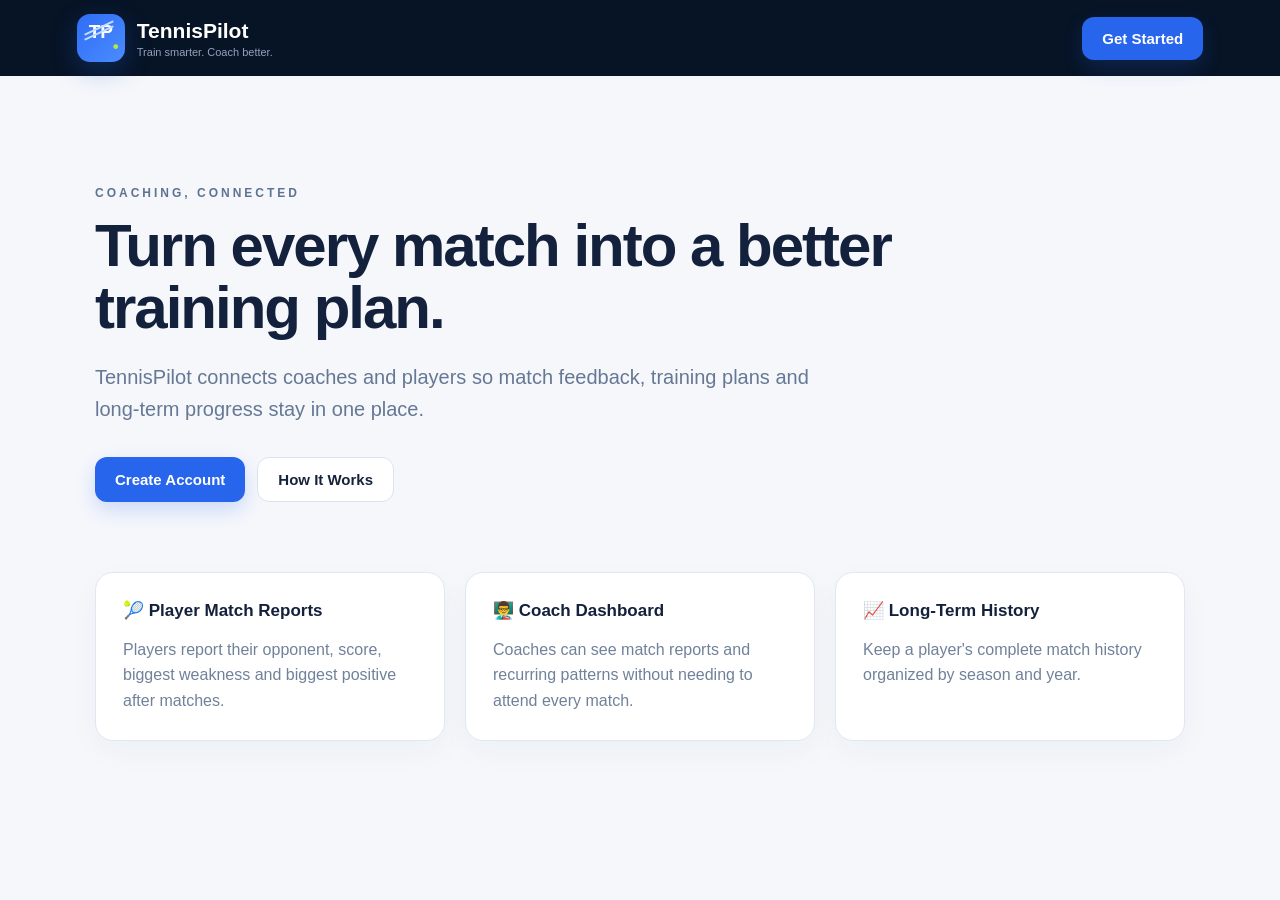
==== commit 574ab829: "Update index.html" ====
--- a/index.html
+++ b/index.html
@@ -1,211 +1,107 @@
 <!DOCTYPE html>
 <html lang="en">
+
 <head>
-<meta charset="UTF-8">
-<meta name="viewport" content="width=device-width, initial-scale=1.0">
-<title>TennisPilot — Coach Smarter</title>
-<link rel="stylesheet" href="style.css">
+    <meta charset="UTF-8">
+    <meta name="viewport" content="width=device-width, initial-scale=1.0">
+
+    <title>TennisPilot</title>
+
+    <link rel="stylesheet" href="style.css">
 </head>
 
 <body>
 
 <header class="topbar">
 
-  <a href="index.html" class="brand">
-    <span class="brand-mark">
-      <span class="motion m1"></span>
-      <span class="motion m2"></span>
-      <b>TP</b>
-      <i></i>
-    </span>
+    <a class="brand" href="index.html">
 
-    TennisPilot
-  </a>
+        <span class="logo">
+            TP<span>•</span>
+        </span>
 
-  <nav>
-    <a href="about.html">About</a>
-    <a href="dashboard.html" class="nav-button">Coach Demo →</a>
-  </nav>
+        <span>
+            TennisPilot
+            <small>Train smarter. Coach better.</small>
+        </span>
+
+    </a>
+
+    <a class="btn primary" href="login.html">
+        Get Started
+    </a>
 
 </header>
 
 
-<main>
-
-<section class="hero">
-
-  <div>
+<main class="hero">
 
     <div class="eyebrow">
-      COACHING DEVELOPMENT PLATFORM
+        COACHING, CONNECTED
     </div>
 
     <h1>
-      Know what your players should work on
-      <span>next.</span>
+        Turn every match into a better training plan.
     </h1>
 
     <p>
-      TennisPilot connects player assessments, match reviews,
-      training plans and goals into one simple coaching system.
+        TennisPilot connects coaches and players so match feedback,
+        training plans and long-term progress stay in one place.
     </p>
 
-    <div class="hero-actions">
+    <div class="actions">
 
-      <a class="button primary" href="dashboard.html">
-        Open Coach Demo →
-      </a>
+        <a class="btn primary" href="login.html">
+            Create Account
+        </a>
 
-      <a class="button secondary" href="about.html">
-        See How It Works
-      </a>
+        <a class="btn ghost" href="about.html">
+            How It Works
+        </a>
 
     </div>
 
-  </div>
+
+    <div class="feature-grid">
+
+        <div class="feature">
+
+            <b>🎾 Player Match Reports</b>
+
+            <p>
+                Players report their opponent, score,
+                biggest weakness and biggest positive after matches.
+            </p>
+
+        </div>
 
 
-  <div class="hero-card">
+        <div class="feature">
 
-    <div class="fake-top">
-      <span></span>
-      <span></span>
-      <span></span>
-    </div>
+            <b>👨‍🏫 Coach Dashboard</b>
 
-    <div class="fake-body">
+            <p>
+                Coaches can see match reports and recurring
+                patterns without needing to attend every match.
+            </p>
 
-      <small>
-        PLAYER NEEDING ATTENTION
-      </small>
+        </div>
 
-      <h3>
-        Alex Morgan
-      </h3>
 
-      <div class="mini-stat">
-        <b>Return Depth</b>
-        <span>4/6 matches</span>
-      </div>
+        <div class="feature">
 
-      <div class="recommend">
-        NEXT PRIORITY
+            <b>📈 Long-Term History</b>
 
-        <strong>
-          Return under pressure
-        </strong>
-      </div>
+            <p>
+                Keep a player's complete match history organized
+                by season and year.
+            </p>
 
-      <a href="dashboard.html" class="button primary">
-        View Player →
-      </a>
+        </div>
 
     </div>
 
-  </div>
-
-</section>
-
-
-<section class="section">
-
-  <div class="eyebrow">
-    THE COACHING LOOP
-  </div>
-
-  <h2>
-    From match information to the next training decision.
-  </h2>
-
-
-  <div class="feature-grid">
-
-    <article>
-      <b>01</b>
-      <h3>Assess</h3>
-      <p>
-        Record strengths, weaknesses and development priorities.
-      </p>
-    </article>
-
-    <article>
-      <b>02</b>
-      <h3>Review</h3>
-      <p>
-        Capture what happened in every match without a giant form.
-      </p>
-    </article>
-
-    <article>
-      <b>03</b>
-      <h3>Find Patterns</h3>
-      <p>
-        See recurring issues across a player's recent matches.
-      </p>
-    </article>
-
-    <article>
-      <b>04</b>
-      <h3>Plan</h3>
-      <p>
-        Turn the priority into specific training sessions and goals.
-      </p>
-    </article>
-
-    <article>
-      <b>05</b>
-      <h3>Track</h3>
-      <p>
-        See whether the player is completing the plan and improving.
-      </p>
-    </article>
-
-    <article>
-      <b>06</b>
-      <h3>Adjust</h3>
-      <p>
-        Use the next match to decide what should happen next.
-      </p>
-    </article>
-
-  </div>
-
-</section>
-
-
-<section class="cta">
-
-  <div>
-
-    <div class="eyebrow">
-      TRY THE DEMO
-    </div>
-
-    <h2>
-      Act like the coach.<br>
-      Add your own players.
-    </h2>
-
-  </div>
-
-  <a class="button primary large" href="dashboard.html">
-    Open Coach Dashboard →
-  </a>
-
-</section>
-
 </main>
-
-
-<footer>
-
-  <span>© TennisPilot</span>
-
-  <span>
-    Train smarter. Coach better.
-  </span>
-
-</footer>
 
 </body>
 </html>
--- a/style.css
+++ b/style.css
@@ -1,1360 +1,1263 @@
 * {
-  box-sizing: border-box;
-  margin: 0;
-  padding: 0;
-}
-
-:root {
-  --navy: #07111f;
-  --navy-2: #0d1a2d;
-  --blue: #2563eb;
-  --blue-light: #60a5fa;
-  --lime: #b7f34a;
-  --white: #ffffff;
-  --text: #172033;
-  --muted: #718096;
-  --border: #e5e9f0;
-  --bg: #f6f8fb;
+    box-sizing: border-box;
+}
+
+html {
+    scroll-behavior: smooth;
 }
 
 body {
-  font-family: Inter, Arial, Helvetica, sans-serif;
-  color: var(--text);
-  background: var(--bg);
-  line-height: 1.5;
+    margin: 0;
+    font-family: Inter, Arial, Helvetica, sans-serif;
+    background: #f5f7fb;
+    color: #14213d;
 }
 
 a {
-  color: inherit;
-  text-decoration: none;
+    text-decoration: none;
+    color: inherit;
 }
 
 button,
 input,
-textarea,
-select {
-  font: inherit;
-}
-
-button {
-  cursor: pointer;
-}
+select,
+textarea {
+    font-family: inherit;
+}
+
+
+/* =====================================================
+   TOP BAR
+===================================================== */
 
 .topbar {
-  height: 76px;
-  padding: 0 6%;
-  display: flex;
-  align-items: center;
-  justify-content: space-between;
-  background: rgba(7,17,31,.96);
-  color: white;
-}
+    height: 76px;
+    padding: 0 6%;
+
+    display: flex;
+    align-items: center;
+    justify-content: space-between;
+
+    background: #071426;
+}
+
+
+/* =====================================================
+   BRAND
+===================================================== */
 
 .brand {
-  display: flex;
-  align-items: center;
-  gap: 11px;
-  font-size: 20px;
-  font-weight: 800;
-  letter-spacing: -.5px;
-}
-
-.brand-mark {
-  width: 39px;
-  height: 39px;
-  border-radius: 11px;
-  position: relative;
-  overflow: hidden;
-  background: linear-gradient(135deg,#2563eb,#60a5fa);
-  display: inline-flex;
-  align-items: center;
-  justify-content: center;
-}
-
-.brand-mark.small {
-  width: 31px;
-  height: 31px;
-  border-radius: 8px;
-}
-
-.tp {
-  color: white;
-  font-size: 15px;
-  font-weight: 950;
-  letter-spacing: -2px;
-  position: relative;
-  z-index: 3;
-}
-
-.motion {
-  position: absolute;
-  height: 2px;
-  border-radius: 5px;
-  background: white;
-  opacity: .7;
-  transform: rotate(-30deg);
-}
-
-.motion-1 {
-  width: 25px;
-  left: -8px;
-  top: 9px;
-}
-
-.motion-2 {
-  width: 19px;
-  left: -5px;
-  top: 14px;
-}
-
-.ball {
-  width: 8px;
-  height: 8px;
-  border-radius: 50%;
-  background: var(--lime);
-  position: absolute;
-  right: 6px;
-  bottom: 7px;
-  z-index: 4;
-}
-
-.topbar nav {
-  display: flex;
-  align-items: center;
-  gap: 28px;
-}
-
-.topbar nav a {
-  color: #d8e0ec;
-  font-size: 14px;
-  font-weight: 600;
-}
-
-.nav-button {
-  background: white;
-  color: var(--navy) !important;
-  padding: 10px 17px;
-  border-radius: 9px;
-}
+    display: flex;
+    align-items: center;
+    gap: 12px;
+
+    color: white;
+
+    font-size: 21px;
+    font-weight: 800;
+}
+
+.brand small {
+    display: block;
+
+    margin-top: 3px;
+
+    color: #91a3bd;
+
+    font-size: 11px;
+    font-weight: 500;
+}
+
+
+/* =====================================================
+   TENNISPILOT LOGO
+===================================================== */
+
+.logo {
+    width: 48px;
+    height: 48px;
+
+    position: relative;
+
+    display: grid;
+    place-items: center;
+
+    border-radius: 13px;
+
+    background:
+        linear-gradient(
+            135deg,
+            #2f6df6,
+            #4a8cff
+        );
+
+    color: white;
+
+    font-size: 19px;
+    font-weight: 900;
+
+    box-shadow:
+        0 8px 25px rgba(25, 80, 180, 0.35);
+}
+
+.logo::before,
+.logo::after {
+    content: "";
+
+    position: absolute;
+
+    left: 6px;
+    right: 10px;
+
+    height: 2px;
+
+    background: #c5dcff;
+
+    transform: rotate(-25deg);
+
+    border-radius: 5px;
+}
+
+.logo::before {
+    top: 13px;
+}
+
+.logo::after {
+    top: 18px;
+}
+
+.logo span {
+    position: absolute;
+
+    right: 6px;
+    bottom: 5px;
+
+    color: #b6e842;
+
+    font-size: 17px;
+}
+
+
+/* =====================================================
+   BUTTONS
+===================================================== */
+
+.btn {
+    display: inline-flex;
+
+    align-items: center;
+    justify-content: center;
+
+    padding: 13px 20px;
+
+    border: 0;
+    border-radius: 12px;
+
+    font-size: 15px;
+    font-weight: 800;
+
+    cursor: pointer;
+
+    transition:
+        transform 0.2s ease,
+        box-shadow 0.2s ease,
+        background 0.2s ease;
+}
+
+.btn:hover {
+    transform: translateY(-1px);
+}
+
+.btn.primary {
+    background: #2865ed;
+    color: white;
+
+    box-shadow:
+        0 8px 20px rgba(40, 101, 237, 0.2);
+}
+
+.btn.primary:hover {
+    background: #1f59dc;
+}
+
+.btn.ghost {
+    background: white;
+
+    border: 1px solid #dce3ee;
+
+    color: #17233d;
+}
+
+.btn.small {
+    padding: 9px 13px;
+    font-size: 13px;
+}
+
+.btn.full {
+    width: 100%;
+}
+
+
+/* =====================================================
+   LANDING PAGE
+===================================================== */
 
 .hero {
-  min-height: 650px;
-  padding: 90px 7%;
-  background:
-    radial-gradient(circle at 75% 40%, rgba(37,99,235,.28), transparent 35%),
-    linear-gradient(135deg,#07111f,#10213b);
-  color: white;
-  display: grid;
-  grid-template-columns: 1fr 1fr;
-  align-items: center;
-  gap: 70px;
-}
-
-.hero-copy {
-  max-width: 650px;
+    max-width: 1150px;
+
+    margin: 0 auto;
+
+    padding: 110px 30px 100px;
 }
 
 .eyebrow {
-  font-size: 11px;
-  font-weight: 800;
-  letter-spacing: 2px;
-  color: #6b7a90;
-  margin-bottom: 15px;
-}
-
-.hero .eyebrow,
-.dark-section .eyebrow,
-.cta-section .eyebrow,
-.about-hero .eyebrow {
-  color: #8fb9ff;
-}
-
-.hero h1 {
-  font-size: clamp(52px,7vw,86px);
-  line-height: .98;
-  letter-spacing: -5px;
-  margin-bottom: 27px;
-}
-
-.hero h1 span,
-.about-hero h1 span {
-  color: var(--blue-light);
-}
-
-.hero-copy > p {
-  color: #b7c4d6;
-  font-size: 18px;
-  max-width: 570px;
-  margin-bottom: 30px;
-}
-
-.hero-actions {
-  display: flex;
-  gap: 12px;
-  flex-wrap: wrap;
-}
-
-.button {
-  border: 0;
-  border-radius: 9px;
-  padding: 13px 20px;
-  font-weight: 750;
-  display: inline-flex;
-  align-items: center;
-  justify-content: center;
-  transition: .2s ease;
-}
-
-.button:hover {
-  transform: translateY(-2px);
-}
-
-.button.primary {
-  color: white;
-  background: var(--blue);
-}
-
-.button.secondary {
-  background: white;
-  color: var(--navy);
-  border: 1px solid var(--border);
-}
-
-.hero .button.secondary {
-  background: rgba(255,255,255,.08);
-  color: white;
-  border-color: rgba(255,255,255,.15);
-}
-
-.button.large {
-  padding: 16px 24px;
-}
-
-.small-button {
-  padding: 9px 13px;
-  font-size: 13px;
-}
-
-.hero-trust {
-  display: flex;
-  gap: 18px;
-  margin-top: 25px;
-  color: #aab8ca;
-  font-size: 13px;
-  flex-wrap: wrap;
-}
-
-.hero-dashboard {
-  display: flex;
-  justify-content: center;
-}
-
-.mock-window {
-  width: min(470px,100%);
-  background: white;
-  border-radius: 18px;
-  box-shadow: 0 35px 80px rgba(0,0,0,.35);
-  overflow: hidden;
-  transform: rotate(2deg);
-}
-
-.mock-top {
-  height: 37px;
-  background: #edf1f6;
-  display: flex;
-  gap: 7px;
-  align-items: center;
-  padding-left: 15px;
-}
-
-.mock-top span {
-  width: 8px;
-  height: 8px;
-  border-radius: 50%;
-  background: #b5bfce;
-}
-
-.mock-content {
-  padding: 35px;
-  color: var(--text);
-}
-
-.mock-label {
-  color: var(--muted);
-  font-size: 10px;
-  font-weight: 800;
-  letter-spacing: 1.5px;
-}
-
-.mock-content h3 {
-  font-size: 30px;
-  margin: 5px 0 18px;
-}
-
-.mock-progress {
-  width: 100%;
-  height: 8px;
-  background: #e9edf3;
-  border-radius: 10px;
-  overflow: hidden;
-}
-
-.mock-progress div {
-  height: 100%;
-  background: var(--blue);
-  border-radius: inherit;
-}
-
-.mock-row {
-  display: flex;
-  justify-content: space-between;
-  padding: 10px 0 20px;
-  font-size: 13px;
-}
-
-.mock-card {
-  padding: 16px;
-  border: 1px solid var(--border);
-  border-radius: 12px;
-  margin-top: 12px;
-  display: flex;
-  align-items: center;
-  justify-content: space-between;
-}
-
-.mock-card small {
-  display: block;
-  color: var(--muted);
-  font-size: 9px;
-  letter-spacing: 1px;
-  font-weight: 800;
-}
-
-.mock-card strong {
-  display: block;
-  margin-top: 3px;
-}
-
-.priority {
-  font-size: 9px;
-  font-weight: 800;
-  color: #2563eb;
-}
-
-.section {
-  padding: 100px 7%;
-}
-
-.section-heading {
-  max-width: 750px;
-  margin-bottom: 55px;
-}
-
-.section-heading.center {
-  text-align: center;
-  margin-left: auto;
-  margin-right: auto;
-}
-
-.section-heading h2 {
-  font-size: clamp(35px,4vw,56px);
-  line-height: 1.05;
-  letter-spacing: -2.5px;
-}
-
-.section-heading p {
-  color: var(--muted);
-  margin-top: 15px;
-}
-
-.problem-grid {
-  display: grid;
-  grid-template-columns: repeat(3,1fr);
-  gap: 18px;
-}
-
-.problem-card {
-  padding: 30px;
-  background: white;
-  border: 1px solid var(--border);
-  border-radius: 16px;
-}
-
-.problem-card span,
-.step-card span {
-  color: var(--blue);
-  font-weight: 800;
-  font-size: 12px;
-}
-
-.problem-card h3 {
-  margin: 35px 0 10px;
-  font-size: 23px;
-}
-
-.problem-card p {
-  color: var(--muted);
-  font-size: 14px;
-}
-
-.dark-section {
-  background: var(--navy);
-  color: white;
-}
-
-.dark-section .section-heading h2 {
-  color: white;
-}
-
-.loop {
-  display: flex;
-  justify-content: center;
-  align-items: center;
-  gap: 15px;
-  flex-wrap: wrap;
-}
-
-.loop-item {
-  width: 150px;
-  min-height: 125px;
-  padding: 20px;
-  border: 1px solid rgba(255,255,255,.12);
-  border-radius: 15px;
-  background: rgba(255,255,255,.04);
-}
-
-.loop-item b {
-  display: block;
-  color: #6fa5ff;
-  font-size: 11px;
-}
-
-.loop-item strong {
-  display: block;
-  margin-top: 17px;
-}
-
-.loop-item span {
-  display: block;
-  color: #9daabd;
-  font-size: 12px;
-  margin-top: 5px;
-}
-
-.loop-arrow {
-  color: #6185b6;
-}
-
-.cta-section {
-  padding: 85px 7%;
-  background: linear-gradient(135deg,#0b1830,#17325c);
-  color: white;
-  display: flex;
-  justify-content: space-between;
-  align-items: center;
-  gap: 30px;
-}
-
-.cta-section h2 {
-  font-size: clamp(35px,4vw,55px);
-  line-height: 1;
-  letter-spacing: -2px;
-}
-
-footer {
-  padding: 30px 7%;
-  background: #050c16;
-  color: #718198;
-  display: flex;
-  justify-content: space-between;
-  align-items: center;
-  font-size: 13px;
-}
-
-.about-hero {
-  padding: 120px 7%;
-  background: var(--navy);
-  color: white;
-}
-
-.about-hero h1 {
-  font-size: clamp(50px,7vw,80px);
-  line-height: 1;
-  letter-spacing: -4px;
-  margin-bottom: 25px;
-}
-
-.about-hero p {
-  max-width: 650px;
-  color: #b9c5d6;
-  font-size: 18px;
-}
-
-.about-text {
-  max-width: 800px;
-  font-size: 20px;
-  color: #556276;
-}
-
-.about-text p + p {
-  margin-top: 20px;
-}
-
-.light-section {
-  background: white;
-}
-
-.steps-grid {
-  display: grid;
-  grid-template-columns: repeat(3,1fr);
-  gap: 18px;
-}
-
-.step-card {
-  padding: 30px;
-  border: 1px solid var(--border);
-  border-radius: 15px;
-}
-
-.step-card h3 {
-  margin: 35px 0 8px;
-}
-
-.step-card p {
-  color: var(--muted);
-  font-size: 14px;
-}
-
-
-/* DASHBOARD */
-
-.dashboard-page {
-  background: #f4f6fa;
-}
-
-.app-shell {
-  min-height: 100vh;
-  display: flex;
-}
+    margin-bottom: 15px;
+
+    color: #5e7394;
+
+    font-size: 12px;
+    font-weight: 800;
+
+    letter-spacing: 3px;
+}
+
+.hero h1,
+.page h1 {
+    max-width: 850px;
+
+    margin: 0 0 22px;
+
+    color: #13213d;
+
+    font-size: 60px;
+    line-height: 1.03;
+    letter-spacing: -2px;
+}
+
+.hero > p,
+.lead {
+    max-width: 750px;
+
+    margin: 0;
+
+    color: #657895;
+
+    font-size: 20px;
+    line-height: 1.6;
+}
+
+.actions {
+    display: flex;
+
+    gap: 12px;
+
+    margin: 32px 0 70px;
+}
+
+
+/* =====================================================
+   FEATURES
+===================================================== */
+
+.feature-grid {
+    display: grid;
+
+    grid-template-columns:
+        repeat(3, 1fr);
+
+    gap: 20px;
+}
+
+.feature {
+    padding: 27px;
+
+    background: white;
+
+    border: 1px solid #e1e7f0;
+
+    border-radius: 18px;
+
+    box-shadow:
+        0 10px 30px rgba(20, 40, 80, 0.04);
+}
+
+.feature b {
+    font-size: 17px;
+}
+
+.feature p {
+    margin-bottom: 0;
+
+    color: #71819a;
+
+    line-height: 1.6;
+}
+
+
+/* =====================================================
+   ABOUT PAGE
+===================================================== */
+
+.page {
+    max-width: 1050px;
+
+    margin: 0 auto;
+
+    padding: 90px 30px;
+}
+
+.steps {
+    display: grid;
+
+    grid-template-columns:
+        repeat(4, 1fr);
+
+    gap: 18px;
+
+    margin: 45px 0;
+}
+
+.steps > div {
+    padding: 25px;
+
+    background: white;
+
+    border: 1px solid #e1e7f0;
+
+    border-radius: 18px;
+
+    box-shadow:
+        0 10px 30px rgba(20, 40, 80, 0.04);
+}
+
+.steps strong {
+    width: 42px;
+    height: 42px;
+
+    display: grid;
+    place-items: center;
+
+    border-radius: 50%;
+
+    background: #eaf0ff;
+
+    color: #2865ed;
+
+    font-size: 16px;
+}
+
+.steps h3 {
+    margin-bottom: 8px;
+}
+
+.steps p {
+    color: #71819a;
+
+    line-height: 1.55;
+}
+
+
+/* =====================================================
+   AUTH PAGE
+===================================================== */
+
+.auth-wrap {
+    min-height: 100vh;
+
+    display: grid;
+    place-items: center;
+
+    padding: 25px;
+
+    background:
+        radial-gradient(
+            circle at top left,
+            #e9f0ff,
+            transparent 35%
+        ),
+        #f4f7fb;
+}
+
+.auth-card {
+    width: min(620px, 100%);
+
+    padding: 40px;
+
+    background: white;
+
+    border: 1px solid #e0e6ef;
+
+    border-radius: 24px;
+
+    box-shadow:
+        0 25px 70px rgba(21, 35, 61, 0.12);
+}
+
+.brand.center {
+    justify-content: center;
+
+    margin-bottom: 40px;
+
+    color: #17233d;
+}
+
+.role-grid {
+    display: grid;
+
+    grid-template-columns:
+        1fr 1fr;
+
+    gap: 16px;
+
+    margin-top: 28px;
+}
+
+.role-card {
+    padding: 28px;
+
+    background: #f8faff;
+
+    border: 1px solid #dce5f2;
+
+    border-radius: 18px;
+
+    text-align: left;
+
+    cursor: pointer;
+
+    transition:
+        border 0.2s ease,
+        transform 0.2s ease,
+        box-shadow 0.2s ease;
+}
+
+.role-card:hover {
+    border-color: #2865ed;
+
+    transform: translateY(-3px);
+
+    box-shadow:
+        0 12px 30px rgba(40, 101, 237, 0.1);
+}
+
+.role-card span {
+    display: block;
+
+    margin-bottom: 15px;
+
+    font-size: 32px;
+}
+
+.role-card b {
+    display: block;
+
+    font-size: 17px;
+}
+
+.role-card small {
+    display: block;
+
+    margin-top: 8px;
+
+    color: #72839e;
+
+    line-height: 1.5;
+}
+
+.auth-card label {
+    display: block;
+
+    margin: 18px 0;
+
+    color: #52627b;
+
+    font-size: 14px;
+    font-weight: 800;
+}
+
+.auth-card input,
+.auth-card select,
+.auth-card textarea {
+    width: 100%;
+
+    margin-top: 8px;
+
+    padding: 14px;
+
+    background: white;
+
+    border: 1px solid #d8e0ec;
+
+    border-radius: 10px;
+
+    outline: none;
+
+    color: #17233d;
+
+    font-size: 15px;
+
+    transition:
+        border 0.2s ease,
+        box-shadow 0.2s ease;
+}
+
+.auth-card input:focus,
+.auth-card select:focus,
+.auth-card textarea:focus {
+    border-color: #2865ed;
+
+    box-shadow:
+        0 0 0 3px rgba(40, 101, 237, 0.1);
+}
+
+.optional {
+    margin-left: 5px;
+
+    color: #99a5b7;
+
+    font-size: 11px;
+    font-weight: 500;
+}
+
+.muted,
+.hint {
+    color: #72839e;
+}
+
+.hint {
+    font-size: 13px;
+    line-height: 1.5;
+}
+
+.backlink {
+    padding: 0 0 25px;
+
+    background: none;
+
+    border: 0;
+
+    color: #52709f;
+
+    cursor: pointer;
+
+    font-weight: 700;
+}
+
+.hidden {
+    display: none !important;
+}
+
+
+/* =====================================================
+   MAIN DASHBOARD
+===================================================== */
+
+.app {
+    display: flex;
+
+    min-height: 100vh;
+}
+
+
+/* =====================================================
+   SIDEBAR
+===================================================== */
 
 .sidebar {
-  width: 245px;
-  background: #081321;
-  color: white;
-  min-height: 100vh;
-  padding: 24px 16px;
-  position: fixed;
-  left: 0;
-  top: 0;
-  bottom: 0;
-  display: flex;
-  flex-direction: column;
-}
-
-.sidebar-brand {
-  padding: 5px 8px 30px;
-}
-
-.player-mini {
-  padding: 15px 12px;
-  border-radius: 12px;
-  background: rgba(255,255,255,.05);
-  display: flex;
-  align-items: center;
-  gap: 11px;
-  margin-bottom: 22px;
-}
-
-.avatar {
-  width: 36px;
-  height: 36px;
-  border-radius: 10px;
-  background: #2563eb;
-  display: flex;
-  align-items: center;
-  justify-content: center;
-  font-weight: 800;
-}
-
-.player-mini strong,
-.player-mini span {
-  display: block;
-}
-
-.player-mini strong {
-  font-size: 13px;
-}
-
-.player-mini span {
-  color: #7e8da2;
-  font-size: 11px;
-  margin-top: 2px;
-}
-
-.side-nav {
-  display: flex;
-  flex-direction: column;
-  gap: 5px;
-}
-
-.side-link {
-  width: 100%;
-  padding: 12px;
-  border: 0;
-  background: transparent;
-  color: #8e9caf;
-  border-radius: 9px;
-  text-align: left;
-  font-size: 13px;
-  font-weight: 650;
-  display: flex;
-  gap: 12px;
-  align-items: center;
-}
-
-.side-link:hover,
-.side-link.active {
-  background: rgba(255,255,255,.08);
-  color: white;
-}
-
-.side-link.active {
-  box-shadow: inset 3px 0 #5c9dff;
-}
-
-.sidebar-bottom {
-  margin-top: auto;
-}
-
-.back-home,
-.reset-button {
-  width: 100%;
-  padding: 11px 12px;
-  border: 0;
-  background: transparent;
-  color: #78869a;
-  text-align: left;
-  border-radius: 8px;
-  font-size: 12px;
-}
-
-.back-home:hover,
-.reset-button:hover {
-  background: rgba(255,255,255,.06);
-  color: white;
-}
-
-.dashboard-main {
-  margin-left: 245px;
-  width: calc(100% - 245px);
-  padding: 45px 5%;
-}
-
-.dashboard-header {
-  display: flex;
-  justify-content: space-between;
-  align-items: flex-end;
-  margin-bottom: 35px;
-}
-
-.dashboard-header h1 {
-  font-size: 35px;
-  letter-spacing: -1.5px;
-}
-
-.dashboard-header p {
-  color: var(--muted);
-  margin-top: 5px;
-}
-
-.panel {
-  display: none;
-}
-
-.panel.active {
-  display: block;
-}
-
-.stat-grid {
-  display: grid;
-  grid-template-columns: repeat(4,1fr);
-  gap: 15px;
-  margin-bottom: 18px;
-}
-
-.stat-card {
-  background: white;
-  border: 1px solid var(--border);
-  border-radius: 13px;
-  padding: 22px;
-}
-
-.stat-card span,
-.stat-card small {
-  display: block;
-}
-
-.stat-card span {
-  color: var(--muted);
-  font-size: 9px;
-  letter-spacing: 1.3px;
-  font-weight: 800;
-}
-
-.stat-card strong {
-  display: block;
-  font-size: 32px;
-  margin: 8px 0 1px;
-  letter-spacing: -1px;
-}
-
-.stat-card small {
-  color: #3c9c62;
-  font-size: 11px;
-}
-
-.dashboard-grid {
-  display: grid;
-  grid-template-columns: 1.4fr 1fr;
-  gap: 18px;
-  margin-bottom: 18px;
-}
-
-.dashboard-card {
-  background: white;
-  border: 1px solid var(--border);
-  border-radius: 15px;
-  padding: 25px;
-}
-
-.card-header {
-  display: flex;
-  justify-content: space-between;
-  align-items: flex-start;
-  gap: 15px;
-  margin-bottom: 17px;
-}
-
-.card-label {
-  display: block;
-  color: #8290a3;
-  font-size: 9px;
-  letter-spacing: 1.5px;
-  font-weight: 800;
-  margin-bottom: 5px;
-}
-
-.dashboard-card h2 {
-  font-size: 23px;
-  letter-spacing: -.7px;
-}
-
-.dashboard-card > p {
-  color: var(--muted);
-  font-size: 13px;
-  margin-bottom: 20px;
-}
-
-.priority.high {
-  background: #eef5ff;
-  color: #2563eb;
-  border-radius: 20px;
-  padding: 6px 9px;
-  font-size: 8px;
-  font-weight: 800;
-}
-
-.focus-reason {
-  background: #f6f8fb;
-  border-radius: 10px;
-  padding: 13px;
-  margin: 20px 0;
-  display: flex;
-  gap: 10px;
-  font-size: 12px;
-}
-
-.focus-reason strong {
-  color: var(--text);
-}
-
-.focus-reason span {
-  color: var(--muted);
-}
-
-.big-progress {
-  display: flex;
-  gap: 18px;
-  align-items: center;
-  margin-bottom: 25px;
-}
-
-.progress-ring {
-  width: 72px;
-  height: 72px;
-  border-radius: 50%;
-  background: conic-gradient(#2563eb 0 72%,#e9edf3 72% 100%);
-  display: flex;
-  align-items: center;
-  justify-content: center;
-}
-
-.progress-ring:after {
-  content: "";
-  position: absolute;
-}
-
-.progress-ring span {
-  width: 57px;
-  height: 57px;
-  background: white;
-  border-radius: 50%;
-  display: flex;
-  align-items: center;
-  justify-content: center;
-  font-size: 14px;
-  font-weight: 800;
-}
-
-.big-progress strong,
-.big-progress span {
-  display: block;
-}
-
-.big-progress > div:last-child span {
-  color: var(--muted);
-  font-size: 11px;
-}
-
-.mini-bars > div {
-  margin-top: 13px;
-}
-
-.mini-bars span {
-  display: block;
-  font-size: 11px;
-  margin-bottom: 5px;
-}
-
-.mini-bars div div {
-  height: 6px;
-  background: #edf0f4;
-  border-radius: 10px;
-  overflow: hidden;
-}
-
-.mini-bars i {
-  display: block;
-  height: 100%;
-  background: #2563eb;
-  border-radius: inherit;
-}
-
-.recent-card {
-  margin-bottom: 20px;
-}
-
-.session-row {
-  display: grid;
-  grid-template-columns: 60px 1fr auto;
-  align-items: center;
-  gap: 15px;
-  padding: 15px 0;
-  border-top: 1px solid var(--border);
-}
-
-.session-date {
-  text-align: center;
-  background: #f3f6fa;
-  border-radius: 9px;
-  padding: 7px;
-}
-
-.session-date strong,
-.session-date span {
-  display: block;
-}
-
-.session-date strong {
-  color: var(--muted);
-  font-size: 9px;
-}
-
-.session-date span {
-  font-weight: 800;
-  font-size: 16px;
-}
-
-.session-info strong,
-.session-info span {
-  display: block;
-}
-
-.session-info strong {
-  font-size: 13px;
-}
-
-.session-info span {
-  color: var(--muted);
-  font-size: 11px;
-}
-
-.session-status {
-  font-size: 10px;
-  font-weight: 800;
-  padding: 5px 8px;
-  border-radius: 15px;
-}
-
-.session-status.completed {
-  color: #23834c;
-  background: #eaf8ef;
-}
-
-.session-status.upcoming {
-  color: #64748b;
-  background: #f0f2f5;
-}
-
-.panel-heading {
-  display: flex;
-  align-items: flex-end;
-  justify-content: space-between;
-  margin-bottom: 25px;
-}
-
-.panel-heading h2 {
-  font-size: 32px;
-  letter-spacing: -1.5px;
-}
-
-.panel-heading p {
-  color: var(--muted);
-  font-size: 13px;
-}
-
-.assessment-grid {
-  display: grid;
-  grid-template-columns: repeat(2,1fr);
-  gap: 15px;
-}
-
-.assessment-card {
-  background: white;
-  border: 1px solid var(--border);
-  padding: 20px;
-  border-radius: 13px;
-}
-
-.assessment-card label {
-  display: block;
-  font-weight: 700;
-  margin-bottom: 10px;
-}
-
-.assessment-card input {
-  width: 80%;
-}
-
-.assessment-card span {
-  font-size: 12px;
-  font-weight: 700;
-  float: right;
-}
-
-.training-list {
-  background: white;
-  border: 1px solid var(--border);
-  border-radius: 15px;
-  overflow: hidden;
-}
-
-.training-item {
-  display: grid;
-  grid-template-columns: 30px 1fr auto;
-  align-items: center;
-  gap: 15px;
-  padding: 20px;
-  border-bottom: 1px solid var(--border);
-}
-
-.training-item:last-child {
-  border-bottom: 0;
-}
-
-.training-item input {
-  width: 18px;
-  height: 18px;
-  accent-color: #2563eb;
-}
-
-.training-item strong,
-.training-item span {
-  display: block;
-}
-
-.training-item strong {
-  font-size: 14px;
-}
-
-.training-item span,
-.training-item em {
-  color: var(--muted);
-  font-size: 11px;
-  font-style: normal;
-}
-
-.match-review-card {
-  background: white;
-  border: 1px solid var(--border);
-  border-radius: 15px;
-  padding: 25px;
-  display: grid;
-  grid-template-columns: 1fr 2fr;
-  gap: 30px;
-  margin-bottom: 18px;
-}
-
-.match-result {
-  display: flex;
-  align-items: center;
-  gap: 15px;
-}
-
-.match-result > span {
-  color: var(--muted);
-  font-size: 9px;
-  font-weight: 800;
-  letter-spacing: 1px;
-}
-
-.match-result > strong {
-  color: #24905a;
-  font-size: 30px;
-}
-
-.match-result b,
-.match-result small {
-  display: block;
-}
-
-.match-result small {
-  color: var(--muted);
-  font-size: 11px;
-}
-
-.match-patterns {
-  display: grid;
-  grid-template-columns: repeat(3,1fr);
-  gap: 15px;
-}
-
-.match-patterns span,
-.match-patterns strong {
-  display: block;
-}
-
-.match-patterns span {
-  color: var(--muted);
-  font-size: 9px;
-  font-weight: 800;
-}
-
-.match-patterns strong {
-  margin-top: 6px;
-  font-size: 13px;
-}
-
-.progress-grid,
-.coach-grid {
-  display: grid;
-  grid-template-columns: repeat(3,1fr);
-  gap: 18px;
-}
-
-.coach-grid {
-  grid-template-columns: 1fr 1fr;
-}
-
-.big-number {
-  font-size: 48px;
-  display: block;
-  margin: 8px 0;
-  letter-spacing: -3px;
-}
-
-.coach-recommendation {
-  background: #f6f8fb;
-  padding: 15px;
-  border-radius: 10px;
-  font-size: 12px;
-}
-
-.coach-recommendation ul {
-  margin: 10px 0 0 17px;
-  color: var(--muted);
-}
-
-textarea,
-input[type="text"],
-input[type="date"],
-select {
-  border: 1px solid #dce2ea;
-  border-radius: 8px;
-  padding: 10px 12px;
-  outline: none;
-  background: white;
-}
-
-textarea:focus,
-input:focus,
-select:focus {
-  border-color: #5c9dff;
-}
-
-#coachNotes {
-  width: 100%;
-  min-height: 180px;
-  resize: vertical;
-  margin-bottom: 12px;
-}
-
-
-/* MODAL */
-
-.modal-overlay {
-  position: fixed;
-  inset: 0;
-  background: rgba(4,12,22,.68);
-  backdrop-filter: blur(5px);
-  display: none;
-  align-items: center;
-  justify-content: center;
-  padding: 20px;
-  z-index: 1000;
-}
-
-.modal-overlay.open {
-  display: flex;
+    position: fixed;
+
+    inset: 0 auto 0 0;
+
+    width: 270px;
+
+    display: flex;
+    flex-direction: column;
+
+    padding: 25px 18px;
+
+    background: #071426;
+
+    color: white;
+
+    overflow-y: auto;
+}
+
+.sidebar .brand {
+    margin-bottom: 28px;
+}
+
+.profile {
+    margin-bottom: 22px;
+
+    padding: 17px;
+
+    background: #111f33;
+
+    border: 1px solid rgba(255,255,255,0.04);
+
+    border-radius: 16px;
+}
+
+.profile b {
+    display: block;
+
+    color: white;
+}
+
+.profile small {
+    display: block;
+
+    margin-top: 4px;
+
+    color: #8ea0ba;
+}
+
+
+/* =====================================================
+   SIDEBAR NAV
+===================================================== */
+
+.sidebar nav {
+    display: flex;
+
+    flex-direction: column;
+
+    gap: 5px;
+}
+
+.sidebar nav button,
+.side-bottom a,
+.side-bottom button {
+    width: 100%;
+
+    display: block;
+
+    padding: 14px;
+
+    background: transparent;
+
+    border: 0;
+    border-radius: 10px;
+
+    color: #a9b8ce;
+
+    text-align: left;
+
+    font-size: 14px;
+    font-weight: 700;
+
+    cursor: pointer;
+
+    transition:
+        background 0.2s ease,
+        color 0.2s ease;
+}
+
+.sidebar nav button:hover,
+.sidebar nav button.active {
+    background: #14243a;
+
+    color: white;
+}
+
+.side-bottom {
+    margin-top: auto;
+
+    padding-top: 25px;
+}
+
+
+/* =====================================================
+   CONTENT
+===================================================== */
+
+.content {
+    width: calc(100% - 270px);
+
+    min-height: 100vh;
+
+    margin-left: 270px;
+
+    padding: 50px;
+}
+
+.content h1 {
+    margin: 0 0 8px;
+
+    color: #13213d;
+
+    font-size: 40px;
+
+    letter-spacing: -1px;
+}
+
+.content .sub {
+    margin-bottom: 30px;
+
+    color: #72839e;
+
+    line-height: 1.5;
+}
+
+
+/* =====================================================
+   STAT CARDS
+===================================================== */
+
+.cards {
+    display: grid;
+
+    grid-template-columns:
+        repeat(3, 1fr);
+
+    gap: 16px;
+
+    margin-bottom: 22px;
+}
+
+.card {
+    padding: 22px;
+
+    background: white;
+
+    border: 1px solid #e0e6ef;
+
+    border-radius: 16px;
+
+    box-shadow:
+        0 8px 25px rgba(20, 40, 80, 0.035);
+}
+
+.card h3 {
+    margin: 0 0 8px;
+
+    color: #17233d;
+
+    font-size: 16px;
+}
+
+.stat {
+    color: #17233d;
+
+    font-size: 30px;
+
+    font-weight: 900;
+}
+
+
+/* =====================================================
+   ROWS
+===================================================== */
+
+.row {
+    display: flex;
+
+    align-items: center;
+
+    justify-content: space-between;
+
+    gap: 15px;
+
+    padding: 18px 0;
+
+    border-bottom: 1px solid #e7ebf2;
+}
+
+.row:last-child {
+    border-bottom: 0;
+}
+
+.row-main {
+    flex: 1;
+
+    min-width: 150px;
+}
+
+.row-main b {
+    color: #17233d;
+}
+
+.row-details {
+    margin-top: 5px;
+
+    color: #72839e;
+
+    font-size: 13px;
+
+    line-height: 1.5;
+}
+
+
+/* =====================================================
+   PILLS
+===================================================== */
+
+.pill {
+    padding: 7px 11px;
+
+    border-radius: 999px;
+
+    background: #edf2ff;
+
+    color: #2865ed;
+
+    font-size: 12px;
+    font-weight: 800;
+
+    white-space: nowrap;
+}
+
+.pill.green {
+    background: #e5f7ed;
+
+    color: #168653;
+}
+
+.pill.red {
+    background: #fdebea;
+
+    color: #c3483e;
+}
+
+
+/* =====================================================
+   EMPTY STATES
+===================================================== */
+
+.empty {
+    padding: 40px;
+
+    background: white;
+
+    border: 1px dashed #d5deea;
+
+    border-radius: 16px;
+
+    color: #8290a5;
+
+    text-align: center;
+
+    line-height: 1.6;
+}
+
+
+/* =====================================================
+   CONNECTION CODE
+===================================================== */
+
+.code {
+    display: inline-block;
+
+    padding: 15px 20px;
+
+    background: #eef3ff;
+
+    border-radius: 12px;
+
+    color: #2865ed;
+
+    font-size: 28px;
+
+    font-weight: 900;
+
+    letter-spacing: 5px;
+}
+
+.notice {
+    margin: 15px 0;
+
+    padding: 15px;
+
+    background: #f3f7ff;
+
+    border: 1px solid #dce6fa;
+
+    border-radius: 12px;
+
+    color: #5e7394;
+
+    line-height: 1.5;
+}
+
+
+/* =====================================================
+   MATCH HISTORY
+===================================================== */
+
+.year-section {
+    margin-bottom: 30px;
+}
+
+.year-header {
+    display: flex;
+
+    align-items: center;
+
+    justify-content: space-between;
+
+    gap: 20px;
+
+    margin-bottom: 10px;
+
+    padding: 18px 20px;
+
+    background: #071426;
+
+    border-radius: 14px;
+
+    color: white;
+}
+
+.year-header h2 {
+    margin: 0;
+
+    font-size: 23px;
+}
+
+.year-stats {
+    display: flex;
+
+    gap: 8px;
+
+    flex-wrap: wrap;
+}
+
+.year-stat {
+    padding: 7px 11px;
+
+    background: #14243a;
+
+    border-radius: 999px;
+
+    color: #d7e1ef;
+
+    font-size: 12px;
+
+    font-weight: 700;
+}
+
+
+/* =====================================================
+   MATCH CARD
+===================================================== */
+
+.match-card {
+    margin-bottom: 10px;
+
+    padding: 18px;
+
+    background: white;
+
+    border: 1px solid #e0e6ef;
+
+    border-radius: 14px;
+
+    box-shadow:
+        0 7px 22px rgba(20, 40, 80, 0.035);
+}
+
+.match-top {
+    display: flex;
+
+    align-items: center;
+
+    justify-content: space-between;
+
+    gap: 15px;
+}
+
+.match-opponent {
+    color: #17233d;
+
+    font-size: 17px;
+
+    font-weight: 800;
+}
+
+.match-meta {
+    margin-top: 4px;
+
+    color: #7a89a0;
+
+    font-size: 13px;
+}
+
+.match-details {
+    display: grid;
+
+    grid-template-columns:
+        repeat(2, 1fr);
+
+    gap: 10px;
+
+    margin-top: 15px;
+}
+
+.match-detail {
+    padding: 12px;
+
+    background: #f7f9fc;
+
+    border-radius: 10px;
+
+    color: #17233d;
+
+    font-size: 13px;
+}
+
+.match-detail span {
+    display: block;
+
+    margin-bottom: 5px;
+
+    color: #7a89a0;
+
+    font-size: 11px;
+
+    font-weight: 700;
+
+    text-transform: uppercase;
+
+    letter-spacing: .5px;
+}
+
+
+/* =====================================================
+   MODALS
+===================================================== */
+
+.modal-bg {
+    position: fixed;
+
+    inset: 0;
+
+    z-index: 100;
+
+    display: grid;
+
+    place-items: center;
+
+    padding: 20px;
+
+    background: rgba(7, 20, 38, 0.6);
+
+    backdrop-filter: blur(5px);
 }
 
 .modal {
-  position: relative;
-  width: min(650px,100%);
-  max-height: 90vh;
-  overflow-y: auto;
-  background: white;
-  border-radius: 18px;
-  padding: 32px;
-  box-shadow: 0 30px 90px rgba(0,0,0,.35);
+    width: min(520px, 100%);
+
+    max-height: 90vh;
+
+    overflow-y: auto;
+
+    padding: 28px;
+
+    background: white;
+
+    border-radius: 20px;
+
+    box-shadow:
+        0 30px 80px rgba(0,0,0,0.2);
 }
 
 .modal h2 {
-  font-size: 30px;
-  letter-spacing: -1.2px;
-}
-
-.modal-description {
-  color: var(--muted);
-  font-size: 13px;
-  margin: 5px 0 25px;
-}
-
-.modal-close {
-  position: absolute;
-  right: 18px;
-  top: 16px;
-  width: 35px;
-  height: 35px;
-  border: 0;
-  background: #f0f2f5;
-  border-radius: 50%;
-  font-size: 22px;
-  color: #566274;
-}
-
-.form-grid {
-  display: grid;
-  grid-template-columns: 1fr 1fr;
-  gap: 17px;
-}
-
-.form-group {
-  display: flex;
-  flex-direction: column;
-  gap: 6px;
-}
-
-.form-group.full {
-  grid-column: 1 / -1;
-}
-
-.form-group label {
-  font-size: 11px;
-  font-weight: 800;
-  color: #536074;
-}
-
-.form-group textarea {
-  min-height: 90px;
-  resize: vertical;
+    margin-top: 0;
+
+    color: #17233d;
+}
+
+.modal label {
+    display: block;
+
+    margin: 15px 0;
+
+    color: #52627b;
+
+    font-size: 14px;
+    font-weight: 800;
+}
+
+.modal input,
+.modal select,
+.modal textarea {
+    width: 100%;
+
+    margin-top: 7px;
+
+    padding: 13px;
+
+    border: 1px solid #d8e0ec;
+
+    border-radius: 10px;
+
+    outline: none;
+
+    font-size: 15px;
+}
+
+.modal input:focus,
+.modal select:focus,
+.modal textarea:focus {
+    border-color: #2865ed;
+
+    box-shadow:
+        0 0 0 3px rgba(40,101,237,.1);
+}
+
+.modal textarea {
+    resize: vertical;
 }
 
 .modal-actions {
-  display: flex;
-  justify-content: flex-end;
-  gap: 10px;
-  margin-top: 25px;
-}
-
-
-/* MOBILE */
-
-@media(max-width:900px) {
-
-  .hero {
-    grid-template-columns: 1fr;
-    padding-top: 65px;
-  }
-
-  .hero-dashboard {
-    max-width: 600px;
-  }
-
-  .problem-grid,
-  .steps-grid {
-    grid-template-columns: 1fr;
-  }
-
-  .dashboard-grid,
-  .match-review-card {
-    grid-template-columns: 1fr;
-  }
-
-  .stat-grid {
-    grid-template-columns: repeat(2,1fr);
-  }
-
-  .sidebar {
-    width: 190px;
-  }
-
-  .dashboard-main {
-    margin-left: 190px;
-    width: calc(100% - 190px);
-  }
-
-  .match-patterns {
-    grid-template-columns: 1fr;
-  }
-
-  .progress-grid {
-    grid-template-columns: 1fr;
-  }
-}
-
-@media(max-width:650px) {
-
-  .topbar {
-    padding: 0 20px;
-  }
-
-  .topbar nav a:not(.nav-button) {
-    display: none;
-  }
-
-  .hero,
-  .section,
-  .about-hero,
-  .cta-section {
-    padding-left: 22px;
-    padding-right: 22px;
-  }
-
-  .hero h1 {
-    font-size: 52px;
-    letter-spacing: -3px;
-  }
-
-  .cta-section {
-    flex-direction: column;
-    align-items: flex-start;
-  }
-
-  footer {
-    padding: 25px 22px;
-    flex-direction: column;
-    gap: 12px;
-    align-items: flex-start;
-  }
-
-  .sidebar {
-    position: static;
-    width: 100%;
-    min-height: auto;
-  }
-
-  .app-shell {
-    flex-direction: column;
-  }
-
-  .dashboard-main {
-    margin-left: 0;
-    width: 100%;
-    padding: 30px 18px;
-  }
-
-  .side-nav {
-    flex-direction: row;
-    overflow-x: auto;
-  }
-
-  .side-link {
-    white-space: nowrap;
-  }
-
-  .sidebar-bottom {
-    margin-top: 15px;
-  }
-
-  .stat-grid {
-    grid-template-columns: 1fr 1fr;
-  }
-
-  .dashboard-header {
-    align-items: flex-start;
-    flex-direction: column;
-    gap: 15px;
-  }
-
-  .assessment-grid,
-  .coach-grid,
-  .form-grid {
-    grid-template-columns: 1fr;
-  }
-
-  .form-group.full {
-    grid-column: auto;
-  }
-
-  .training-item {
-    grid-template-columns: 25px 1fr;
-  }
-
-  .training-item em {
-    grid-column: 2;
-  }
-
-  .session-row {
-    grid-template-columns: 50px 1fr;
-  }
-
-  .session-status {
-    grid-column: 2;
-    width: fit-content;
-  }
-
-  .modal {
-    padding: 25px 20px;
-  }
-}
+    display: flex;
+
+    justify-content: flex-end;
+
+    gap: 10px;
+
+    margin-top: 22px;
+}
+
+
+/* =====================================================
+   MOBILE
+===================================================== */
+
+@media (max-width: 1000px) {
+
+    .steps {
+        grid-template-columns:
+            repeat(2, 1fr);
+    }
+
+    .cards {
+        grid-template-columns:
+            repeat(2, 1fr);
+    }
+
+}
+
+
+@media (max-width: 850px) {
+
+    .topbar {
+        padding: 0 20px;
+    }
+
+
+    .hero {
+        padding: 70px 25px;
+    }
+
+
+    .hero h1,
+    .page h1 {
+        font-size: 44px;
+    }
+
+
+    .feature-grid,
+    .steps,
+    .cards {
+        grid-template-columns: 1fr;
+    }
+
+
+    .sidebar {
+        position: static;
+
+        width: 100%;
+
+        min-height: auto;
+    }
+
+
+    .app {
+        display: block;
+    }
+
+
+    .content {
+        width: 100%;
+
+        margin-left: 0;
+
+        padding: 30px 20px;
+    }
+
+
+    .side-bottom {
+        margin-top: 20px;
+    }
+
+
+    .role-grid {
+        grid-template-columns: 1fr;
+    }
+
+
+    .row {
+        align-items: flex-start;
+
+        flex-wrap: wrap;
+    }
+
+
+    .match-details {
+        grid-template-columns: 1fr;
+    }
+
+
+    .year-header {
+        align-items: flex-start;
+
+        flex-direction: column;
+    }
+
+
+    .actions {
+        flex-direction: column;
+
+        align-items: stretch;
+    }
+
+
+    .actions .btn {
+        width: 100%;
+    }
+
+}
+
+
+@media (max-width: 500px) {
+
+    .hero h1,
+    .page h1 {
+        font-size: 36px;
+
+        letter-spacing: -1px;
+    }
+
+
+    .auth-card {
+        padding: 25px;
+    }
+
+
+    .content h1 {
+        font-size: 32px;
+    }
+
+
+    .logo {
+        width: 43px;
+        height: 43px;
+    }
+
+
+    .brand {
+        font-size: 18px;
+    }
+
+}
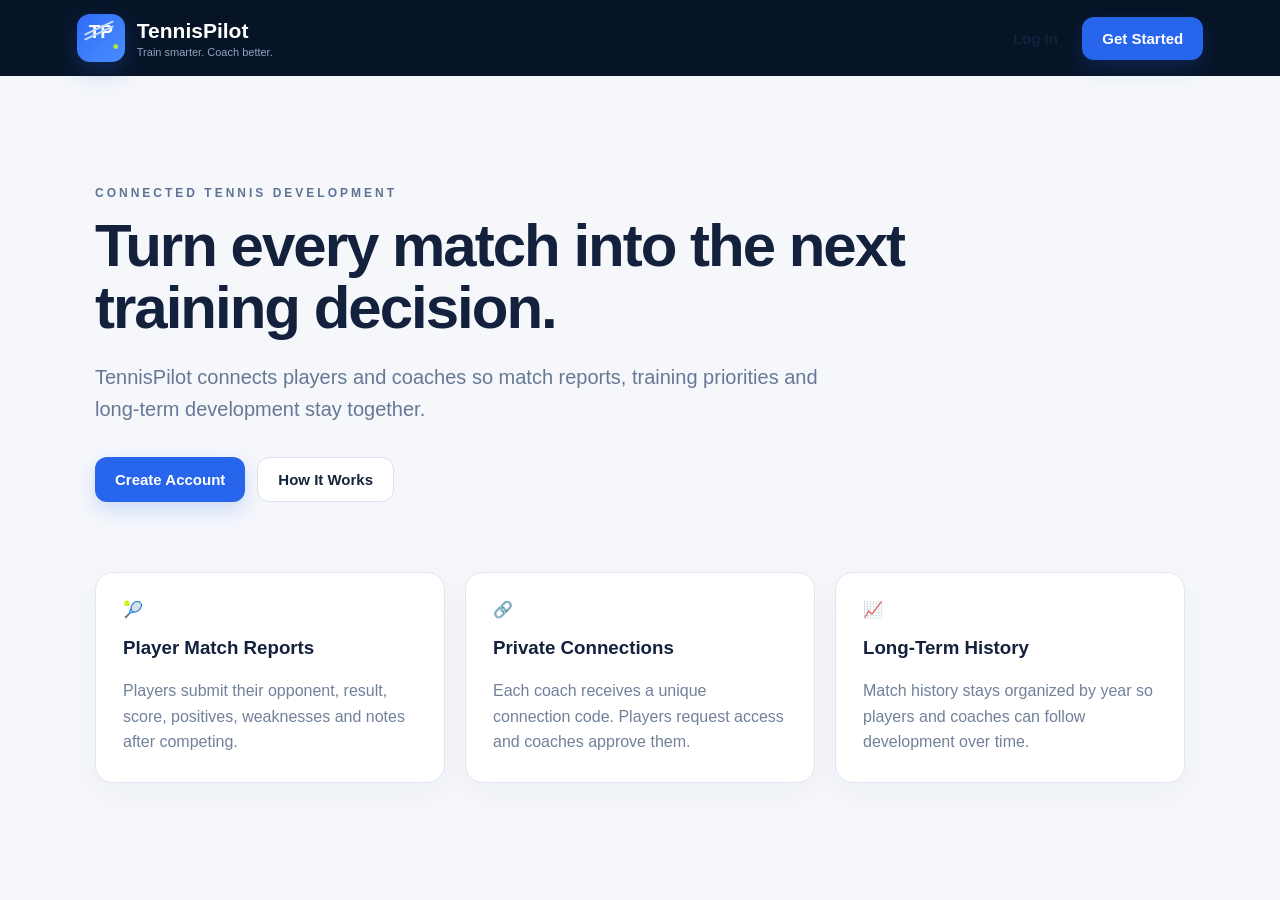
==== commit b5b111f3: "Update index.html" ====
--- a/index.html
+++ b/index.html
@@ -1,12 +1,9 @@
 <!DOCTYPE html>
 <html lang="en">
-
 <head>
     <meta charset="UTF-8">
     <meta name="viewport" content="width=device-width, initial-scale=1.0">
-
     <title>TennisPilot</title>
-
     <link rel="stylesheet" href="style.css">
 </head>
 
@@ -14,8 +11,7 @@
 
 <header class="topbar">
 
-    <a class="brand" href="index.html">
-
+    <a href="index.html" class="brand">
         <span class="logo">
             TP<span>•</span>
         </span>
@@ -24,38 +20,45 @@
             TennisPilot
             <small>Train smarter. Coach better.</small>
         </span>
-
     </a>
 
-    <a class="btn primary" href="login.html">
-        Get Started
-    </a>
+    <div class="top-actions">
+        <a href="login.html" class="btn ghost-dark">
+            Log In
+        </a>
+
+        <a href="login.html?mode=signup" class="btn primary">
+            Get Started
+        </a>
+    </div>
 
 </header>
 
 
-<main class="hero">
+<main>
+
+<section class="hero">
 
     <div class="eyebrow">
-        COACHING, CONNECTED
+        CONNECTED TENNIS DEVELOPMENT
     </div>
 
     <h1>
-        Turn every match into a better training plan.
+        Turn every match into the next training decision.
     </h1>
 
     <p>
-        TennisPilot connects coaches and players so match feedback,
-        training plans and long-term progress stay in one place.
+        TennisPilot connects players and coaches so match reports,
+        training priorities and long-term development stay together.
     </p>
 
     <div class="actions">
 
-        <a class="btn primary" href="login.html">
+        <a href="login.html?mode=signup" class="btn primary">
             Create Account
         </a>
 
-        <a class="btn ghost" href="about.html">
+        <a href="about.html" class="btn ghost">
             How It Works
         </a>
 
@@ -64,42 +67,50 @@
 
     <div class="feature-grid">
 
-        <div class="feature">
+        <article class="feature">
+            <div class="feature-icon">🎾</div>
 
-            <b>🎾 Player Match Reports</b>
+            <h3>
+                Player Match Reports
+            </h3>
 
             <p>
-                Players report their opponent, score,
-                biggest weakness and biggest positive after matches.
+                Players submit their opponent, result, score,
+                positives, weaknesses and notes after competing.
             </p>
-
-        </div>
+        </article>
 
 
-        <div class="feature">
+        <article class="feature">
+            <div class="feature-icon">🔗</div>
 
-            <b>👨‍🏫 Coach Dashboard</b>
+            <h3>
+                Private Connections
+            </h3>
 
             <p>
-                Coaches can see match reports and recurring
-                patterns without needing to attend every match.
+                Each coach receives a unique connection code.
+                Players request access and coaches approve them.
             </p>
-
-        </div>
+        </article>
 
 
-        <div class="feature">
+        <article class="feature">
+            <div class="feature-icon">📈</div>
 
-            <b>📈 Long-Term History</b>
+            <h3>
+                Long-Term History
+            </h3>
 
             <p>
-                Keep a player's complete match history organized
-                by season and year.
+                Match history stays organized by year so players
+                and coaches can follow development over time.
             </p>
-
-        </div>
+        </article>
 
     </div>
+
+</section>
 
 </main>
 
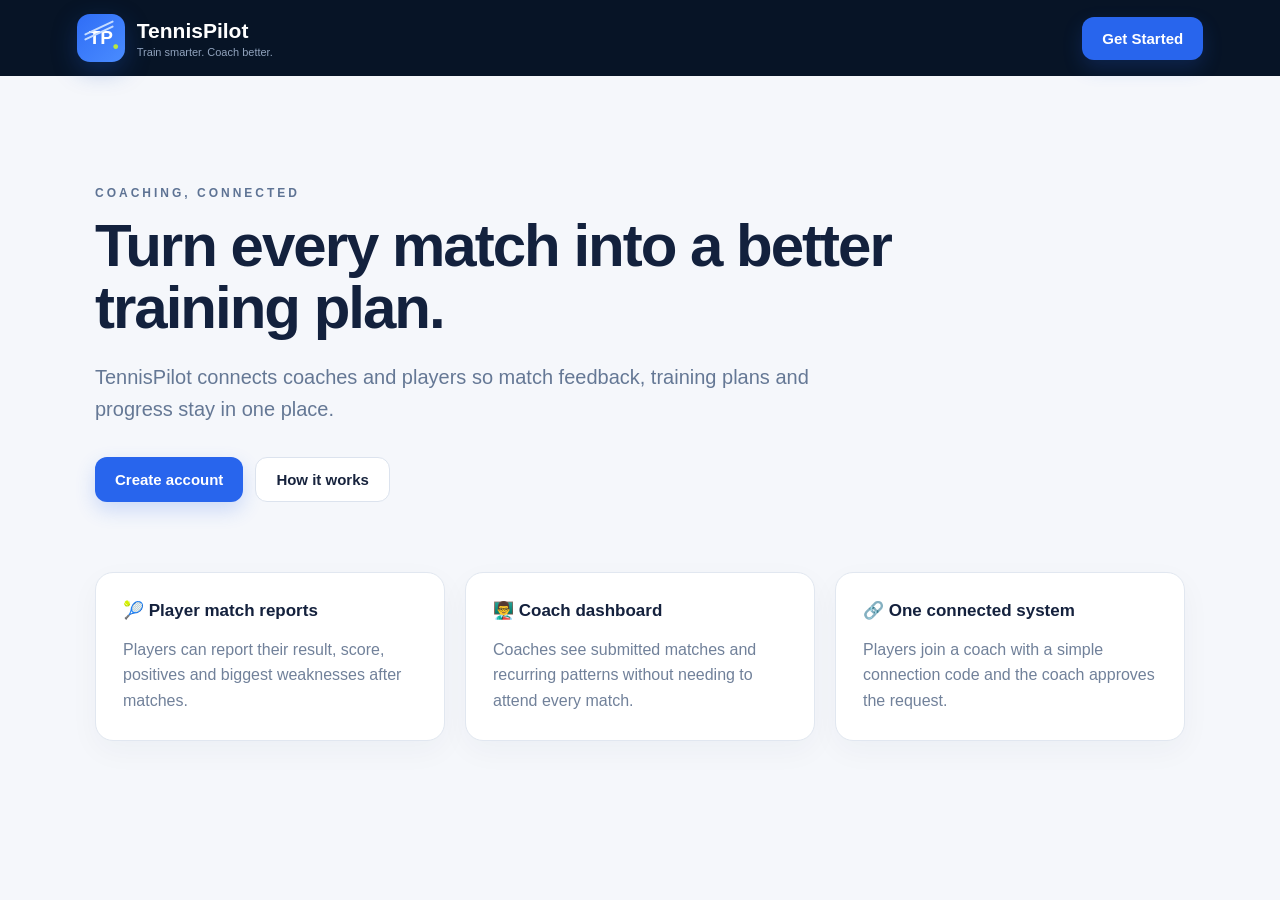
==== commit f01601c3: "Update index.html" ====
--- a/index.html
+++ b/index.html
@@ -1,116 +1,69 @@
 <!DOCTYPE html>
 <html lang="en">
 <head>
-    <meta charset="UTF-8">
-    <meta name="viewport" content="width=device-width, initial-scale=1.0">
-    <title>TennisPilot</title>
-    <link rel="stylesheet" href="style.css">
+<meta charset="UTF-8">
+<meta name="viewport" content="width=device-width,initial-scale=1.0">
+<title>TennisPilot</title>
+<link rel="stylesheet" href="style.css">
 </head>
 
 <body>
 
 <header class="topbar">
+  <a class="brand" href="index.html">
+    <span class="logo">TP<span>•</span></span>
+    <span>
+      TennisPilot
+      <small>Train smarter. Coach better.</small>
+    </span>
+  </a>
 
-    <a href="index.html" class="brand">
-        <span class="logo">
-            TP<span>•</span>
-        </span>
+  <a class="btn primary" href="login.html">Get Started</a>
+</header>
 
-        <span>
-            TennisPilot
-            <small>Train smarter. Coach better.</small>
-        </span>
-    </a>
+<main class="hero">
 
-    <div class="top-actions">
-        <a href="login.html" class="btn ghost-dark">
-            Log In
-        </a>
+  <div class="eyebrow">COACHING, CONNECTED</div>
 
-        <a href="login.html?mode=signup" class="btn primary">
-            Get Started
-        </a>
+  <h1>Turn every match into a better training plan.</h1>
+
+  <p>
+    TennisPilot connects coaches and players so match feedback,
+    training plans and progress stay in one place.
+  </p>
+
+  <div class="actions">
+    <a class="btn primary" href="login.html">Create account</a>
+    <a class="btn ghost" href="about.html">How it works</a>
+  </div>
+
+  <div class="feature-grid">
+
+    <div class="feature">
+      <b>🎾 Player match reports</b>
+      <p>
+        Players can report their result, score, positives and biggest
+        weaknesses after matches.
+      </p>
     </div>
 
-</header>
-
-
-<main>
-
-<section class="hero">
-
-    <div class="eyebrow">
-        CONNECTED TENNIS DEVELOPMENT
+    <div class="feature">
+      <b>👨‍🏫 Coach dashboard</b>
+      <p>
+        Coaches see submitted matches and recurring patterns without
+        needing to attend every match.
+      </p>
     </div>
 
-    <h1>
-        Turn every match into the next training decision.
-    </h1>
-
-    <p>
-        TennisPilot connects players and coaches so match reports,
-        training priorities and long-term development stay together.
-    </p>
-
-    <div class="actions">
-
-        <a href="login.html?mode=signup" class="btn primary">
-            Create Account
-        </a>
-
-        <a href="about.html" class="btn ghost">
-            How It Works
-        </a>
-
+    <div class="feature">
+      <b>🔗 One connected system</b>
+      <p>
+        Players join a coach with a simple connection code and the
+        coach approves the request.
+      </p>
     </div>
 
-
-    <div class="feature-grid">
-
-        <article class="feature">
-            <div class="feature-icon">🎾</div>
-
-            <h3>
-                Player Match Reports
-            </h3>
-
-            <p>
-                Players submit their opponent, result, score,
-                positives, weaknesses and notes after competing.
-            </p>
-        </article>
-
-
-        <article class="feature">
-            <div class="feature-icon">🔗</div>
-
-            <h3>
-                Private Connections
-            </h3>
-
-            <p>
-                Each coach receives a unique connection code.
-                Players request access and coaches approve them.
-            </p>
-        </article>
-
-
-        <article class="feature">
-            <div class="feature-icon">📈</div>
-
-            <h3>
-                Long-Term History
-            </h3>
-
-            <p>
-                Match history stays organized by year so players
-                and coaches can follow development over time.
-            </p>
-        </article>
-
-    </div>
-
-</section>
+  </div>
 
 </main>
 
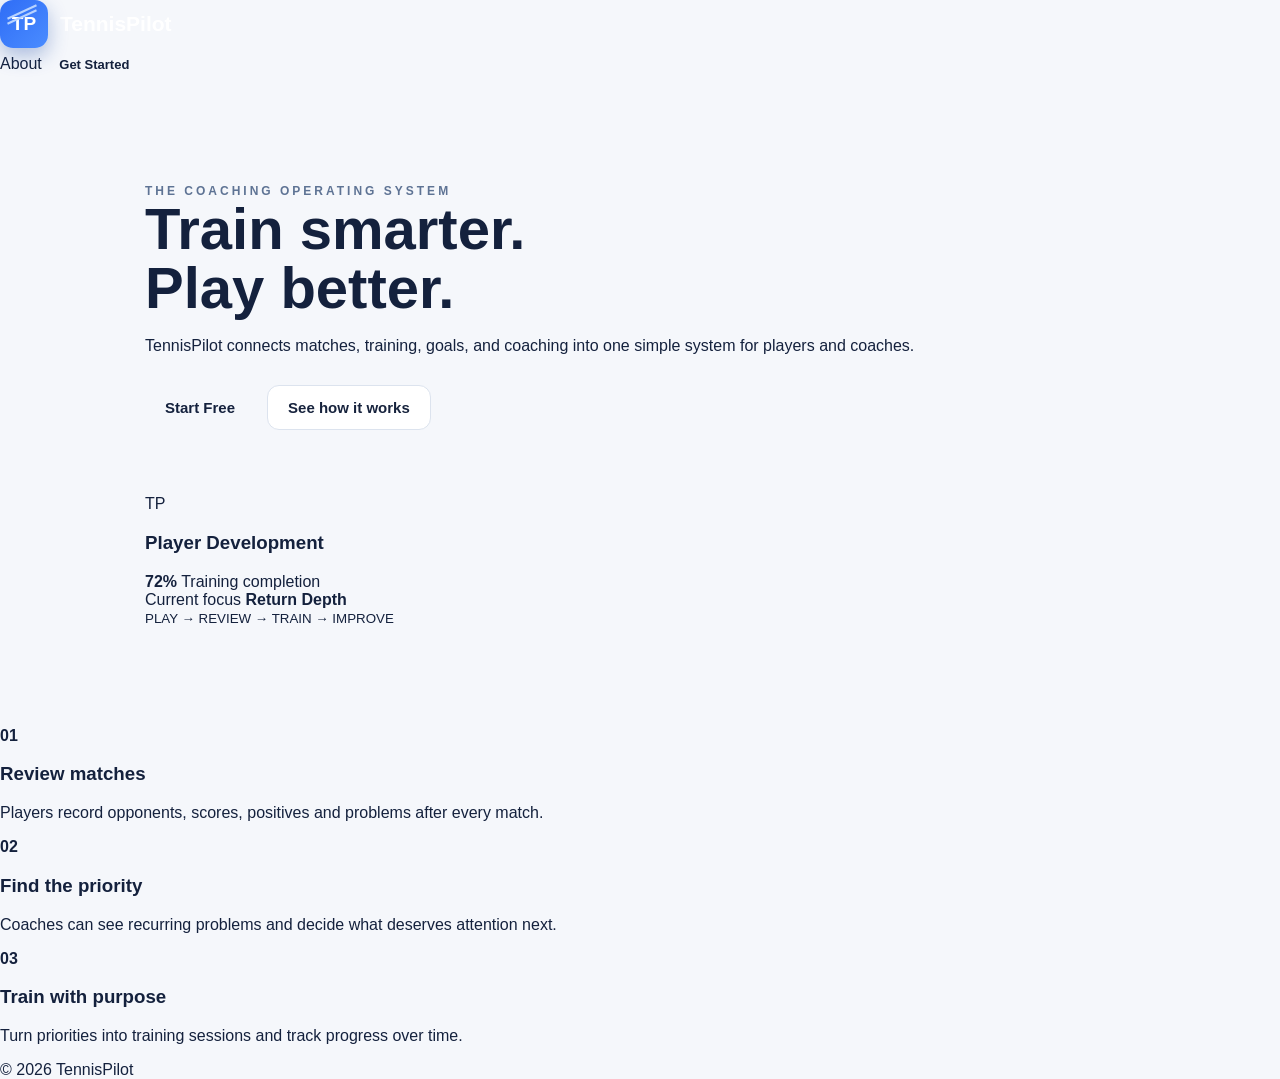
==== commit a74ec37f: "Update index.html" ====
--- a/index.html
+++ b/index.html
@@ -2,70 +2,110 @@
 <html lang="en">
 <head>
 <meta charset="UTF-8">
-<meta name="viewport" content="width=device-width,initial-scale=1.0">
-<title>TennisPilot</title>
+<meta name="viewport" content="width=device-width, initial-scale=1.0">
+<title>TennisPilot — Train Smarter</title>
 <link rel="stylesheet" href="style.css">
 </head>
 
 <body>
 
-<header class="topbar">
+<header class="top">
   <a class="brand" href="index.html">
-    <span class="logo">TP<span>•</span></span>
-    <span>
-      TennisPilot
-      <small>Train smarter. Coach better.</small>
-    </span>
+    <span class="logo">TP</span>
+    <span>TennisPilot</span>
   </a>
 
-  <a class="btn primary" href="login.html">Get Started</a>
+  <nav>
+    <a href="about.html">About</a>
+    <a class="btn small" href="login.html">Get Started</a>
+  </nav>
 </header>
 
-<main class="hero">
+<main>
 
-  <div class="eyebrow">COACHING, CONNECTED</div>
+<section class="hero">
 
-  <h1>Turn every match into a better training plan.</h1>
+  <div>
+    <span class="eyebrow">THE COACHING OPERATING SYSTEM</span>
 
-  <p>
-    TennisPilot connects coaches and players so match feedback,
-    training plans and progress stay in one place.
-  </p>
+    <h1>
+      Train smarter.<br>
+      <span>Play better.</span>
+    </h1>
 
-  <div class="actions">
-    <a class="btn primary" href="login.html">Create account</a>
-    <a class="btn ghost" href="about.html">How it works</a>
+    <p>
+      TennisPilot connects matches, training, goals, and coaching
+      into one simple system for players and coaches.
+    </p>
+
+    <div class="actions">
+      <a class="btn" href="login.html">Start Free</a>
+      <a class="btn ghost" href="about.html">See how it works</a>
+    </div>
   </div>
 
-  <div class="feature-grid">
+  <div class="hero-card">
 
-    <div class="feature">
-      <b>🎾 Player match reports</b>
-      <p>
-        Players can report their result, score, positives and biggest
-        weaknesses after matches.
-      </p>
+    <div class="mini-logo">TP</div>
+
+    <h3>Player Development</h3>
+
+    <div class="metric">
+      <b>72%</b>
+      <span>Training completion</span>
     </div>
 
-    <div class="feature">
-      <b>👨‍🏫 Coach dashboard</b>
-      <p>
-        Coaches see submitted matches and recurring patterns without
-        needing to attend every match.
-      </p>
+    <div class="focus">
+      Current focus
+      <strong>Return Depth</strong>
     </div>
 
-    <div class="feature">
-      <b>🔗 One connected system</b>
-      <p>
-        Players join a coach with a simple connection code and the
-        coach approves the request.
-      </p>
-    </div>
+    <div class="line"></div>
+
+    <small>
+      PLAY → REVIEW → TRAIN → IMPROVE
+    </small>
 
   </div>
 
+</section>
+
+<section class="features">
+
+  <div>
+    <b>01</b>
+    <h3>Review matches</h3>
+    <p>
+      Players record opponents, scores, positives and problems
+      after every match.
+    </p>
+  </div>
+
+  <div>
+    <b>02</b>
+    <h3>Find the priority</h3>
+    <p>
+      Coaches can see recurring problems and decide what deserves
+      attention next.
+    </p>
+  </div>
+
+  <div>
+    <b>03</b>
+    <h3>Train with purpose</h3>
+    <p>
+      Turn priorities into training sessions and track progress
+      over time.
+    </p>
+  </div>
+
+</section>
+
 </main>
+
+<footer>
+© 2026 TennisPilot
+</footer>
 
 </body>
 </html>
--- a/style.css
+++ b/style.css
@@ -1,1263 +1,583 @@
-* {
-    box-sizing: border-box;
-}
-
-html {
-    scroll-behavior: smooth;
-}
-
-body {
-    margin: 0;
-    font-family: Inter, Arial, Helvetica, sans-serif;
-    background: #f5f7fb;
-    color: #14213d;
-}
-
-a {
-    text-decoration: none;
-    color: inherit;
-}
-
-button,
-input,
-select,
-textarea {
-    font-family: inherit;
-}
-
-
-/* =====================================================
-   TOP BAR
-===================================================== */
-
-.topbar {
-    height: 76px;
-    padding: 0 6%;
-
-    display: flex;
-    align-items: center;
-    justify-content: space-between;
-
-    background: #071426;
-}
-
-
-/* =====================================================
-   BRAND
-===================================================== */
-
-.brand {
-    display: flex;
-    align-items: center;
-    gap: 12px;
-
-    color: white;
-
-    font-size: 21px;
-    font-weight: 800;
-}
-
-.brand small {
-    display: block;
-
-    margin-top: 3px;
-
-    color: #91a3bd;
-
-    font-size: 11px;
-    font-weight: 500;
-}
-
-
-/* =====================================================
-   TENNISPILOT LOGO
-===================================================== */
-
-.logo {
-    width: 48px;
-    height: 48px;
-
-    position: relative;
-
-    display: grid;
-    place-items: center;
-
-    border-radius: 13px;
-
-    background:
-        linear-gradient(
-            135deg,
-            #2f6df6,
-            #4a8cff
-        );
-
-    color: white;
-
-    font-size: 19px;
-    font-weight: 900;
-
-    box-shadow:
-        0 8px 25px rgba(25, 80, 180, 0.35);
-}
-
-.logo::before,
-.logo::after {
-    content: "";
-
-    position: absolute;
-
-    left: 6px;
-    right: 10px;
-
-    height: 2px;
-
-    background: #c5dcff;
-
-    transform: rotate(-25deg);
-
-    border-radius: 5px;
-}
-
-.logo::before {
-    top: 13px;
-}
-
-.logo::after {
-    top: 18px;
-}
-
-.logo span {
-    position: absolute;
-
-    right: 6px;
-    bottom: 5px;
-
-    color: #b6e842;
-
-    font-size: 17px;
-}
-
-
-/* =====================================================
-   BUTTONS
-===================================================== */
-
-.btn {
-    display: inline-flex;
-
-    align-items: center;
-    justify-content: center;
-
-    padding: 13px 20px;
-
-    border: 0;
-    border-radius: 12px;
-
-    font-size: 15px;
-    font-weight: 800;
-
-    cursor: pointer;
-
-    transition:
-        transform 0.2s ease,
-        box-shadow 0.2s ease,
-        background 0.2s ease;
-}
-
-.btn:hover {
-    transform: translateY(-1px);
-}
-
-.btn.primary {
-    background: #2865ed;
-    color: white;
-
-    box-shadow:
-        0 8px 20px rgba(40, 101, 237, 0.2);
-}
-
-.btn.primary:hover {
-    background: #1f59dc;
-}
-
-.btn.ghost {
-    background: white;
-
-    border: 1px solid #dce3ee;
-
-    color: #17233d;
-}
-
-.btn.small {
-    padding: 9px 13px;
-    font-size: 13px;
-}
-
-.btn.full {
-    width: 100%;
-}
-
-
-/* =====================================================
-   LANDING PAGE
-===================================================== */
-
-.hero {
-    max-width: 1150px;
-
-    margin: 0 auto;
-
-    padding: 110px 30px 100px;
-}
-
-.eyebrow {
-    margin-bottom: 15px;
-
-    color: #5e7394;
-
-    font-size: 12px;
-    font-weight: 800;
-
-    letter-spacing: 3px;
+*{
+  box-sizing:border-box;
+}
+
+body{
+  margin:0;
+  font-family:Inter,Arial,sans-serif;
+  background:#f5f7fb;
+  color:#14213d;
+}
+
+a{
+  text-decoration:none;
+  color:inherit;
+}
+
+.topbar{
+  height:76px;
+  padding:0 6%;
+  display:flex;
+  align-items:center;
+  justify-content:space-between;
+  background:#071426;
+}
+
+.brand{
+  display:flex;
+  align-items:center;
+  gap:12px;
+  color:white;
+  font-weight:800;
+  font-size:21px;
+}
+
+.brand small{
+  display:block;
+  color:#91a3bd;
+  font-size:11px;
+  font-weight:500;
+  margin-top:3px;
+}
+
+.logo{
+  width:48px;
+  height:48px;
+  border-radius:13px;
+  background:linear-gradient(135deg,#2f6df6,#4a8cff);
+  display:grid;
+  place-items:center;
+  font-size:19px;
+  position:relative;
+  box-shadow:0 8px 20px #1748a655;
+}
+
+.logo:before,
+.logo:after{
+  content:"";
+  position:absolute;
+  height:2px;
+  background:#b7d3ff;
+  left:6px;
+  right:10px;
+  transform:rotate(-25deg);
+}
+
+.logo:after{
+  top:11px;
+}
+
+.logo:before{
+  top:16px;
+}
+
+.logo span{
+  color:#b6e842;
+  position:absolute;
+  right:6px;
+  bottom:5px;
+  font-size:17px;
+}
+
+.btn{
+  display:inline-flex;
+  align-items:center;
+  justify-content:center;
+  border:0;
+  border-radius:12px;
+  padding:13px 20px;
+  font-weight:800;
+  cursor:pointer;
+  font-size:15px;
+}
+
+.primary{
+  background:#2865ed;
+  color:white;
+}
+
+.ghost{
+  background:white;
+  border:1px solid #dce3ee;
+  color:#17233d;
+}
+
+.hero{
+  max-width:1050px;
+  margin:0 auto;
+  padding:100px 30px;
+}
+
+.eyebrow{
+  font-size:12px;
+  letter-spacing:3px;
+  font-weight:800;
+  color:#5e7394;
+  margin-bottom:15px;
 }
 
 .hero h1,
-.page h1 {
-    max-width: 850px;
-
-    margin: 0 0 22px;
-
-    color: #13213d;
-
-    font-size: 60px;
-    line-height: 1.03;
-    letter-spacing: -2px;
-}
-
-.hero > p,
-.lead {
-    max-width: 750px;
-
-    margin: 0;
-
-    color: #657895;
-
-    font-size: 20px;
-    line-height: 1.6;
-}
-
-.actions {
-    display: flex;
-
-    gap: 12px;
-
-    margin: 32px 0 70px;
-}
-
-
-/* =====================================================
-   FEATURES
-===================================================== */
-
-.feature-grid {
-    display: grid;
-
-    grid-template-columns:
-        repeat(3, 1fr);
-
-    gap: 20px;
-}
-
-.feature {
-    padding: 27px;
-
-    background: white;
-
-    border: 1px solid #e1e7f0;
-
-    border-radius: 18px;
-
-    box-shadow:
-        0 10px 30px rgba(20, 40, 80, 0.04);
-}
-
-.feature b {
-    font-size: 17px;
-}
-
-.feature p {
-    margin-bottom: 0;
-
-    color: #71819a;
-
-    line-height: 1.6;
-}
-
-
-/* =====================================================
-   ABOUT PAGE
-===================================================== */
-
-.page {
-    max-width: 1050px;
-
-    margin: 0 auto;
-
-    padding: 90px 30px;
-}
-
-.steps {
-    display: grid;
-
-    grid-template-columns:
-        repeat(4, 1fr);
-
-    gap: 18px;
-
-    margin: 45px 0;
-}
-
-.steps > div {
-    padding: 25px;
-
-    background: white;
-
-    border: 1px solid #e1e7f0;
-
-    border-radius: 18px;
-
-    box-shadow:
-        0 10px 30px rgba(20, 40, 80, 0.04);
-}
-
-.steps strong {
-    width: 42px;
-    height: 42px;
-
-    display: grid;
-    place-items: center;
-
-    border-radius: 50%;
-
-    background: #eaf0ff;
-
-    color: #2865ed;
-
-    font-size: 16px;
-}
-
-.steps h3 {
-    margin-bottom: 8px;
-}
-
-.steps p {
-    color: #71819a;
-
-    line-height: 1.55;
-}
-
-
-/* =====================================================
-   AUTH PAGE
-===================================================== */
-
-.auth-wrap {
-    min-height: 100vh;
-
-    display: grid;
-    place-items: center;
-
-    padding: 25px;
-
-    background:
-        radial-gradient(
-            circle at top left,
-            #e9f0ff,
-            transparent 35%
-        ),
-        #f4f7fb;
-}
-
-.auth-card {
-    width: min(620px, 100%);
-
-    padding: 40px;
-
-    background: white;
-
-    border: 1px solid #e0e6ef;
-
-    border-radius: 24px;
-
-    box-shadow:
-        0 25px 70px rgba(21, 35, 61, 0.12);
-}
-
-.brand.center {
-    justify-content: center;
-
-    margin-bottom: 40px;
-
-    color: #17233d;
-}
-
-.role-grid {
-    display: grid;
-
-    grid-template-columns:
-        1fr 1fr;
-
-    gap: 16px;
-
-    margin-top: 28px;
-}
-
-.role-card {
-    padding: 28px;
-
-    background: #f8faff;
-
-    border: 1px solid #dce5f2;
-
-    border-radius: 18px;
-
-    text-align: left;
-
-    cursor: pointer;
-
-    transition:
-        border 0.2s ease,
-        transform 0.2s ease,
-        box-shadow 0.2s ease;
-}
-
-.role-card:hover {
-    border-color: #2865ed;
-
-    transform: translateY(-3px);
-
-    box-shadow:
-        0 12px 30px rgba(40, 101, 237, 0.1);
-}
-
-.role-card span {
-    display: block;
-
-    margin-bottom: 15px;
-
-    font-size: 32px;
-}
-
-.role-card b {
-    display: block;
-
-    font-size: 17px;
-}
-
-.role-card small {
-    display: block;
-
-    margin-top: 8px;
-
-    color: #72839e;
-
-    line-height: 1.5;
-}
-
-.auth-card label {
-    display: block;
-
-    margin: 18px 0;
-
-    color: #52627b;
-
-    font-size: 14px;
-    font-weight: 800;
+.page h1{
+  font-size:58px;
+  line-height:1.02;
+  max-width:780px;
+  margin:0 0 20px;
+}
+
+.hero>p,
+.lead{
+  font-size:20px;
+  color:#657895;
+  max-width:700px;
+  line-height:1.6;
+}
+
+.actions{
+  display:flex;
+  gap:12px;
+  margin:30px 0 65px;
+}
+
+.feature-grid,
+.steps{
+  display:grid;
+  grid-template-columns:repeat(3,1fr);
+  gap:18px;
+}
+
+.feature,
+.steps>div{
+  background:white;
+  border:1px solid #e1e7f0;
+  border-radius:18px;
+  padding:25px;
+}
+
+.feature p,
+.steps p{
+  color:#71819a;
+  line-height:1.55;
+}
+
+.page{
+  max-width:1000px;
+  margin:auto;
+  padding:80px 25px;
+}
+
+.steps{
+  grid-template-columns:repeat(4,1fr);
+  margin:40px 0;
+}
+
+.steps strong{
+  display:grid;
+  place-items:center;
+  width:40px;
+  height:40px;
+  border-radius:50%;
+  background:#eaf0ff;
+  color:#2865ed;
+}
+
+.auth-wrap{
+  min-height:100vh;
+  display:grid;
+  place-items:center;
+  background:#f4f7fb;
+  padding:20px;
+}
+
+.auth-card{
+  width:min(620px,100%);
+  background:white;
+  border:1px solid #e0e6ef;
+  border-radius:24px;
+  padding:38px;
+  box-shadow:0 20px 60px #15233d14;
+}
+
+.center{
+  color:#17233d;
+  justify-content:center;
+  margin-bottom:40px;
+}
+
+.auth-tabs{
+  display:grid;
+  grid-template-columns:1fr 1fr;
+  gap:5px;
+  background:#f1f4f8;
+  padding:5px;
+  border-radius:12px;
+  margin-bottom:30px;
+}
+
+.auth-tab{
+  border:0;
+  background:transparent;
+  padding:12px;
+  border-radius:9px;
+  font-weight:800;
+  color:#73839a;
+  cursor:pointer;
+}
+
+.auth-tab.active{
+  background:white;
+  color:#17233d;
+  box-shadow:0 2px 8px #14213d12;
+}
+
+.role-grid{
+  display:grid;
+  grid-template-columns:1fr 1fr;
+  gap:16px;
+  margin-top:25px;
+}
+
+.role-card{
+  background:#f8faff;
+  border:1px solid #dce5f2;
+  border-radius:18px;
+  padding:28px;
+  text-align:left;
+  cursor:pointer;
+  transition:.15s;
+}
+
+.role-card:hover{
+  border-color:#2865ed;
+  transform:translateY(-2px);
+}
+
+.role-card span{
+  font-size:30px;
+  display:block;
+  margin-bottom:15px;
+}
+
+.role-card b,
+.role-card small{
+  display:block;
+}
+
+.role-card small{
+  color:#72839e;
+  margin-top:8px;
+  line-height:1.4;
+}
+
+.hidden{
+  display:none!important;
+}
+
+.auth-card label{
+  display:block;
+  font-weight:700;
+  margin:18px 0;
 }
 
 .auth-card input,
 .auth-card select,
-.auth-card textarea {
-    width: 100%;
-
-    margin-top: 8px;
-
-    padding: 14px;
-
-    background: white;
-
-    border: 1px solid #d8e0ec;
-
-    border-radius: 10px;
-
-    outline: none;
-
-    color: #17233d;
-
-    font-size: 15px;
-
-    transition:
-        border 0.2s ease,
-        box-shadow 0.2s ease;
+.auth-card textarea{
+  width:100%;
+  margin-top:8px;
+  padding:14px;
+  border:1px solid #d8e0ec;
+  border-radius:10px;
+  font-size:15px;
+  font-family:inherit;
 }
 
 .auth-card input:focus,
 .auth-card select:focus,
-.auth-card textarea:focus {
-    border-color: #2865ed;
-
-    box-shadow:
-        0 0 0 3px rgba(40, 101, 237, 0.1);
-}
-
-.optional {
-    margin-left: 5px;
-
-    color: #99a5b7;
-
-    font-size: 11px;
-    font-weight: 500;
+.auth-card textarea:focus{
+  outline:none;
+  border-color:#2865ed;
+  box-shadow:0 0 0 3px #2865ed15;
+}
+
+.password-rules{
+  background:#f7f9fc;
+  border:1px solid #e3e8f0;
+  border-radius:12px;
+  padding:13px 15px;
+  margin-top:-7px;
+  margin-bottom:15px;
+}
+
+.password-rules div{
+  color:#7a899f;
+  font-size:13px;
+  margin:6px 0;
+  transition:.15s;
+}
+
+.password-rules div.valid{
+  color:#23804a;
+  font-weight:700;
+}
+
+.full{
+  width:100%;
+  margin-top:15px;
 }
 
 .muted,
-.hint {
-    color: #72839e;
-}
-
-.hint {
-    font-size: 13px;
-    line-height: 1.5;
-}
-
-.backlink {
-    padding: 0 0 25px;
-
-    background: none;
-
-    border: 0;
-
-    color: #52709f;
-
-    cursor: pointer;
-
-    font-weight: 700;
-}
-
-.hidden {
-    display: none !important;
-}
-
-
-/* =====================================================
-   MAIN DASHBOARD
-===================================================== */
-
-.app {
-    display: flex;
-
-    min-height: 100vh;
-}
-
-
-/* =====================================================
-   SIDEBAR
-===================================================== */
-
-.sidebar {
-    position: fixed;
-
-    inset: 0 auto 0 0;
-
-    width: 270px;
-
-    display: flex;
-    flex-direction: column;
-
-    padding: 25px 18px;
-
-    background: #071426;
-
-    color: white;
-
-    overflow-y: auto;
-}
-
-.sidebar .brand {
-    margin-bottom: 28px;
-}
-
-.profile {
-    margin-bottom: 22px;
-
-    padding: 17px;
-
-    background: #111f33;
-
-    border: 1px solid rgba(255,255,255,0.04);
-
-    border-radius: 16px;
-}
-
-.profile b {
-    display: block;
-
-    color: white;
-}
-
-.profile small {
-    display: block;
-
-    margin-top: 4px;
-
-    color: #8ea0ba;
-}
-
-
-/* =====================================================
-   SIDEBAR NAV
-===================================================== */
-
-.sidebar nav {
-    display: flex;
-
-    flex-direction: column;
-
-    gap: 5px;
+.hint{
+  color:#72839e;
+}
+
+.optional{
+  font-size:11px;
+  color:#99a5b7;
+  font-weight:500;
+}
+
+.backlink{
+  border:0;
+  background:none;
+  padding:0 0 25px;
+  color:#52709f;
+  cursor:pointer;
+  font-weight:700;
+}
+
+.auth-message{
+  color:#c0392b;
+  min-height:20px;
+  font-size:14px;
+}
+
+.app{
+  display:flex;
+  min-height:100vh;
+}
+
+.sidebar{
+  width:270px;
+  background:#071426;
+  color:white;
+  padding:25px 18px;
+  display:flex;
+  flex-direction:column;
+  position:fixed;
+  inset:0 auto 0 0;
+}
+
+.sidebar .brand{
+  margin-bottom:28px;
+}
+
+.profile{
+  background:#111f33;
+  border-radius:16px;
+  padding:17px;
+  margin-bottom:22px;
+}
+
+.profile b{
+  display:block;
+}
+
+.profile small{
+  color:#8ea0ba;
 }
 
 .sidebar nav button,
 .side-bottom a,
-.side-bottom button {
-    width: 100%;
-
-    display: block;
-
-    padding: 14px;
-
-    background: transparent;
-
-    border: 0;
-    border-radius: 10px;
-
-    color: #a9b8ce;
-
-    text-align: left;
-
-    font-size: 14px;
-    font-weight: 700;
-
-    cursor: pointer;
-
-    transition:
-        background 0.2s ease,
-        color 0.2s ease;
-}
-
+.side-bottom button{
+  display:block;
+  width:100%;
+  padding:14px;
+  border:0;
+  background:none;
+  color:#a9b8ce;
+  text-align:left;
+  font-weight:700;
+  border-radius:10px;
+  cursor:pointer;
+}
+
+.sidebar nav button.active,
 .sidebar nav button:hover,
-.sidebar nav button.active {
-    background: #14243a;
-
-    color: white;
-}
-
-.side-bottom {
-    margin-top: auto;
-
-    padding-top: 25px;
-}
-
-
-/* =====================================================
-   CONTENT
-===================================================== */
-
-.content {
-    width: calc(100% - 270px);
-
-    min-height: 100vh;
-
-    margin-left: 270px;
-
-    padding: 50px;
-}
-
-.content h1 {
-    margin: 0 0 8px;
-
-    color: #13213d;
-
-    font-size: 40px;
-
-    letter-spacing: -1px;
-}
-
-.content .sub {
-    margin-bottom: 30px;
-
-    color: #72839e;
-
-    line-height: 1.5;
-}
-
-
-/* =====================================================
-   STAT CARDS
-===================================================== */
-
-.cards {
-    display: grid;
-
-    grid-template-columns:
-        repeat(3, 1fr);
-
-    gap: 16px;
-
-    margin-bottom: 22px;
-}
-
-.card {
-    padding: 22px;
-
-    background: white;
-
-    border: 1px solid #e0e6ef;
-
-    border-radius: 16px;
-
-    box-shadow:
-        0 8px 25px rgba(20, 40, 80, 0.035);
-}
-
-.card h3 {
-    margin: 0 0 8px;
-
-    color: #17233d;
-
-    font-size: 16px;
-}
-
-.stat {
-    color: #17233d;
-
-    font-size: 30px;
-
-    font-weight: 900;
-}
-
-
-/* =====================================================
-   ROWS
-===================================================== */
-
-.row {
-    display: flex;
-
-    align-items: center;
-
-    justify-content: space-between;
-
-    gap: 15px;
-
-    padding: 18px 0;
-
-    border-bottom: 1px solid #e7ebf2;
-}
-
-.row:last-child {
-    border-bottom: 0;
-}
-
-.row-main {
-    flex: 1;
-
-    min-width: 150px;
-}
-
-.row-main b {
-    color: #17233d;
-}
-
-.row-details {
-    margin-top: 5px;
-
-    color: #72839e;
-
-    font-size: 13px;
-
-    line-height: 1.5;
-}
-
-
-/* =====================================================
-   PILLS
-===================================================== */
-
-.pill {
-    padding: 7px 11px;
-
-    border-radius: 999px;
-
-    background: #edf2ff;
-
-    color: #2865ed;
-
-    font-size: 12px;
-    font-weight: 800;
-
-    white-space: nowrap;
-}
-
-.pill.green {
-    background: #e5f7ed;
-
-    color: #168653;
-}
-
-.pill.red {
-    background: #fdebea;
-
-    color: #c3483e;
-}
-
-
-/* =====================================================
-   EMPTY STATES
-===================================================== */
-
-.empty {
-    padding: 40px;
-
-    background: white;
-
-    border: 1px dashed #d5deea;
-
-    border-radius: 16px;
-
-    color: #8290a5;
-
-    text-align: center;
-
-    line-height: 1.6;
-}
-
-
-/* =====================================================
-   CONNECTION CODE
-===================================================== */
-
-.code {
-    display: inline-block;
-
-    padding: 15px 20px;
-
-    background: #eef3ff;
-
-    border-radius: 12px;
-
-    color: #2865ed;
-
-    font-size: 28px;
-
-    font-weight: 900;
-
-    letter-spacing: 5px;
-}
-
-.notice {
-    margin: 15px 0;
-
-    padding: 15px;
-
-    background: #f3f7ff;
-
-    border: 1px solid #dce6fa;
-
-    border-radius: 12px;
-
-    color: #5e7394;
-
-    line-height: 1.5;
-}
-
-
-/* =====================================================
-   MATCH HISTORY
-===================================================== */
-
-.year-section {
-    margin-bottom: 30px;
-}
-
-.year-header {
-    display: flex;
-
-    align-items: center;
-
-    justify-content: space-between;
-
-    gap: 20px;
-
-    margin-bottom: 10px;
-
-    padding: 18px 20px;
-
-    background: #071426;
-
-    border-radius: 14px;
-
-    color: white;
-}
-
-.year-header h2 {
-    margin: 0;
-
-    font-size: 23px;
-}
-
-.year-stats {
-    display: flex;
-
-    gap: 8px;
-
-    flex-wrap: wrap;
-}
-
-.year-stat {
-    padding: 7px 11px;
-
-    background: #14243a;
-
-    border-radius: 999px;
-
-    color: #d7e1ef;
-
-    font-size: 12px;
-
-    font-weight: 700;
-}
-
-
-/* =====================================================
-   MATCH CARD
-===================================================== */
-
-.match-card {
-    margin-bottom: 10px;
-
-    padding: 18px;
-
-    background: white;
-
-    border: 1px solid #e0e6ef;
-
-    border-radius: 14px;
-
-    box-shadow:
-        0 7px 22px rgba(20, 40, 80, 0.035);
-}
-
-.match-top {
-    display: flex;
-
-    align-items: center;
-
-    justify-content: space-between;
-
-    gap: 15px;
-}
-
-.match-opponent {
-    color: #17233d;
-
-    font-size: 17px;
-
-    font-weight: 800;
-}
-
-.match-meta {
-    margin-top: 4px;
-
-    color: #7a89a0;
-
-    font-size: 13px;
-}
-
-.match-details {
-    display: grid;
-
-    grid-template-columns:
-        repeat(2, 1fr);
-
-    gap: 10px;
-
-    margin-top: 15px;
-}
-
-.match-detail {
-    padding: 12px;
-
-    background: #f7f9fc;
-
-    border-radius: 10px;
-
-    color: #17233d;
-
-    font-size: 13px;
-}
-
-.match-detail span {
-    display: block;
-
-    margin-bottom: 5px;
-
-    color: #7a89a0;
-
-    font-size: 11px;
-
-    font-weight: 700;
-
-    text-transform: uppercase;
-
-    letter-spacing: .5px;
-}
-
-
-/* =====================================================
-   MODALS
-===================================================== */
-
-.modal-bg {
-    position: fixed;
-
-    inset: 0;
-
-    z-index: 100;
-
-    display: grid;
-
-    place-items: center;
-
-    padding: 20px;
-
-    background: rgba(7, 20, 38, 0.6);
-
-    backdrop-filter: blur(5px);
-}
-
-.modal {
-    width: min(520px, 100%);
-
-    max-height: 90vh;
-
-    overflow-y: auto;
-
-    padding: 28px;
-
-    background: white;
-
-    border-radius: 20px;
-
-    box-shadow:
-        0 30px 80px rgba(0,0,0,0.2);
-}
-
-.modal h2 {
-    margin-top: 0;
-
-    color: #17233d;
-}
-
-.modal label {
-    display: block;
-
-    margin: 15px 0;
-
-    color: #52627b;
-
-    font-size: 14px;
-    font-weight: 800;
-}
-
-.modal input,
-.modal select,
-.modal textarea {
-    width: 100%;
-
-    margin-top: 7px;
-
-    padding: 13px;
-
-    border: 1px solid #d8e0ec;
-
-    border-radius: 10px;
-
-    outline: none;
-
-    font-size: 15px;
-}
-
-.modal input:focus,
-.modal select:focus,
-.modal textarea:focus {
-    border-color: #2865ed;
-
-    box-shadow:
-        0 0 0 3px rgba(40,101,237,.1);
-}
-
-.modal textarea {
-    resize: vertical;
-}
-
-.modal-actions {
-    display: flex;
-
-    justify-content: flex-end;
-
-    gap: 10px;
-
-    margin-top: 22px;
-}
-
-
-/* =====================================================
-   MOBILE
-===================================================== */
-
-@media (max-width: 1000px) {
-
-    .steps {
-        grid-template-columns:
-            repeat(2, 1fr);
-    }
-
-    .cards {
-        grid-template-columns:
-            repeat(2, 1fr);
-    }
-
-}
-
-
-@media (max-width: 850px) {
-
-    .topbar {
-        padding: 0 20px;
-    }
-
-
-    .hero {
-        padding: 70px 25px;
-    }
-
-
-    .hero h1,
-    .page h1 {
-        font-size: 44px;
-    }
-
-
-    .feature-grid,
-    .steps,
-    .cards {
-        grid-template-columns: 1fr;
-    }
-
-
-    .sidebar {
-        position: static;
-
-        width: 100%;
-
-        min-height: auto;
-    }
-
-
-    .app {
-        display: block;
-    }
-
-
-    .content {
-        width: 100%;
-
-        margin-left: 0;
-
-        padding: 30px 20px;
-    }
-
-
-    .side-bottom {
-        margin-top: 20px;
-    }
-
-
-    .role-grid {
-        grid-template-columns: 1fr;
-    }
-
-
-    .row {
-        align-items: flex-start;
-
-        flex-wrap: wrap;
-    }
-
-
-    .match-details {
-        grid-template-columns: 1fr;
-    }
-
-
-    .year-header {
-        align-items: flex-start;
-
-        flex-direction: column;
-    }
-
-
-    .actions {
-        flex-direction: column;
-
-        align-items: stretch;
-    }
-
-
-    .actions .btn {
-        width: 100%;
-    }
-
-}
-
-
-@media (max-width: 500px) {
-
-    .hero h1,
-    .page h1 {
-        font-size: 36px;
-
-        letter-spacing: -1px;
-    }
-
-
-    .auth-card {
-        padding: 25px;
-    }
-
-
-    .content h1 {
-        font-size: 32px;
-    }
-
-
-    .logo {
-        width: 43px;
-        height: 43px;
-    }
-
-
-    .brand {
-        font-size: 18px;
-    }
-
-}
+.side-bottom a:hover,
+.side-bottom button:hover{
+  background:#14243a;
+  color:white;
+}
+
+.side-bottom{
+  margin-top:auto;
+}
+
+.content{
+  margin-left:270px;
+  width:calc(100% - 270px);
+  padding:48px;
+}
+
+.content h1{
+  font-size:38px;
+  margin:0 0 8px;
+}
+
+.content .sub{
+  color:#72839e;
+  margin-bottom:30px;
+}
+
+.cards{
+  display:grid;
+  grid-template-columns:repeat(3,1fr);
+  gap:16px;
+  margin-bottom:22px;
+}
+
+.card{
+  background:white;
+  border:1px solid #e1e7f0;
+  border-radius:18px;
+  padding:24px;
+}
+
+.card h3{
+  margin-top:0;
+}
+
+.stat{
+  font-size:34px;
+  font-weight:900;
+  margin-top:12px;
+}
+
+.row{
+  display:grid;
+  grid-template-columns:1.5fr 1fr auto;
+  gap:18px;
+  align-items:center;
+  padding:18px 0;
+  border-bottom:1px solid #edf0f5;
+}
+
+.row:last-child{
+  border-bottom:0;
+}
+
+.pill{
+  display:inline-flex;
+  padding:7px 10px;
+  border-radius:999px;
+  background:#edf2ff;
+  color:#2865ed;
+  font-size:12px;
+  font-weight:800;
+}
+
+.pill.green{
+  background:#e8f7ee;
+  color:#25804a;
+}
+
+.pill.red{
+  background:#fdecec;
+  color:#c0392b;
+}
+
+.code{
+  display:inline-block;
+  background:#071426;
+  color:#b6e842;
+  padding:15px 22px;
+  border-radius:12px;
+  font-size:25px;
+  font-weight:900;
+  letter-spacing:4px;
+  margin-top:8px;
+}
+
+.empty{
+  padding:30px 0;
+  color:#72839e;
+  line-height:1.6;
+}
+
+.small{
+  padding:9px 13px;
+  font-size:13px;
+}
+
+@media(max-width:800px){
+
+  .hero h1,
+  .page h1{
+    font-size:42px;
+  }
+
+  .feature-grid,
+  .steps{
+    grid-template-columns:1fr 1fr;
+  }
+
+  .sidebar{
+    position:relative;
+    width:100%;
+    min-height:auto;
+  }
+
+  .app{
+    display:block;
+  }
+
+  .content{
+    margin-left:0;
+    width:100%;
+    padding:28px 20px;
+  }
+
+  .sidebar nav{
+    display:grid;
+    grid-template-columns:1fr 1fr;
+    gap:5px;
+  }
+
+  .cards{
+    grid-template-columns:1fr;
+  }
+
+  .row{
+    grid-template-columns:1fr;
+  }
+
+}
+
+@media(max-width:520px){
+
+  .topbar{
+    padding:0 20px;
+  }
+
+  .topbar .brand{
+    font-size:17px;
+  }
+
+  .hero{
+    padding:65px 20px;
+  }
+
+  .feature-grid,
+  .steps,
+  .role-grid{
+    grid-template-columns:1fr;
+  }
+
+  .actions{
+    flex-direction:column;
+  }
+
+  .auth-card{
+    padding:25px;
+  }
+
+}
